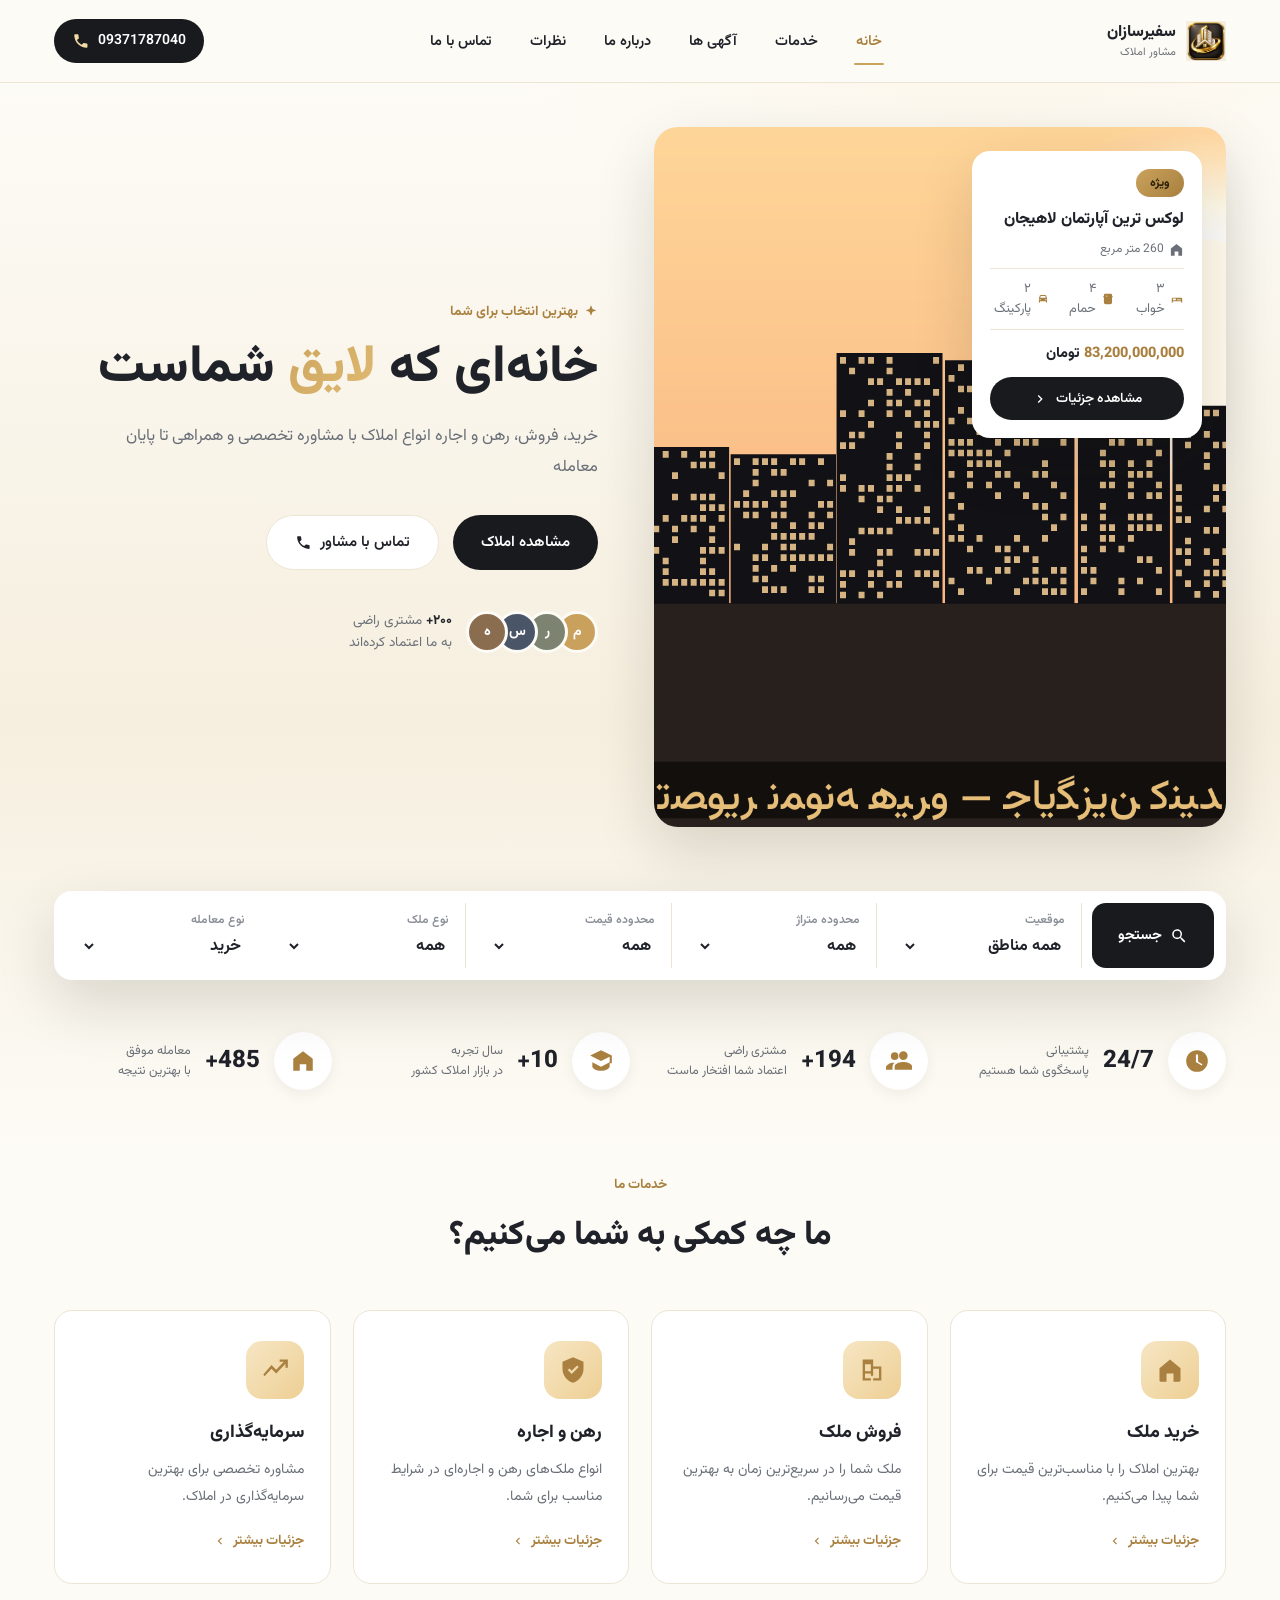
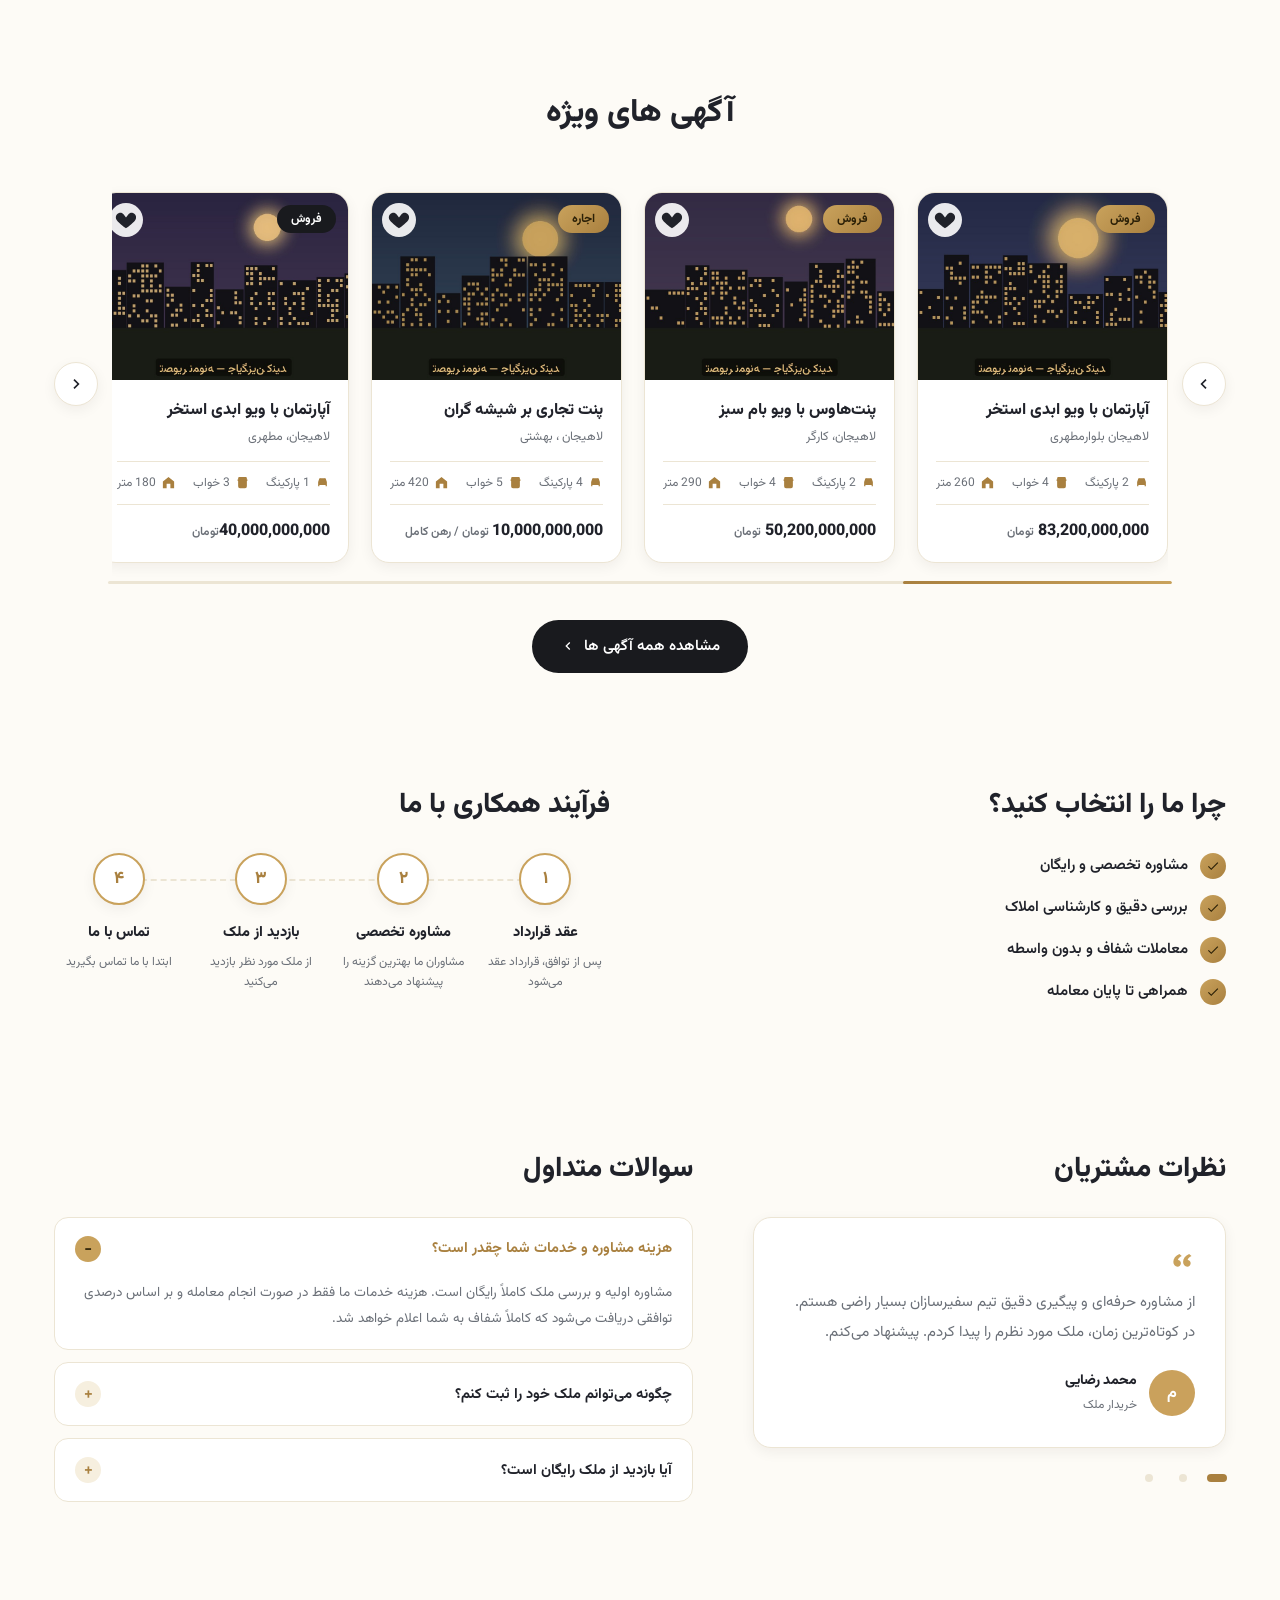
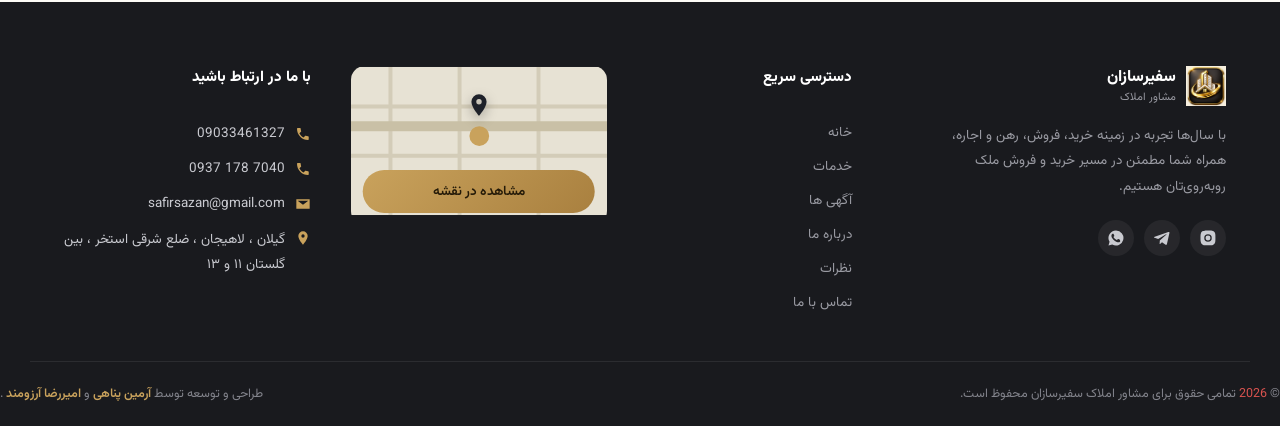
==== index.html @ d72c1296 "feat: prepare initial release (v1.0.0)" ====
<!DOCTYPE html>
<html lang="fa" dir="rtl">
<head>
<meta charset="UTF-8">
<meta name="viewport" content="width=device-width, initial-scale=1.0">
<title>املاک سفیرسازان | مشاور املاک تخصصی خرید، فروش، رهن و اجاره</title>
<meta name="description" content="سفیرسازان؛ مشاور املاک با بیش از ۱۰ سال تجربه. خرید، فروش، رهن و اجاره انواع ملک با مشاوره تخصصی و رایگان و همراهی تا پایان معامله.">
<meta name="keywords" content="مشاور املاک, خرید ملک, فروش ملک, رهن و اجاره, ویلا, آپارتمان, پنت‌هاوس, لاهیجان">
<meta name="author" content="ARMIN PANAHI | AMIRREZA AREZOMAND">
<meta name="theme-color" content="#191a1e">
<link rel="canonical" href="https://www.safirsazan.ir/">

<!-- Open Graph / Social preview -->
<meta property="og:type" content="website">
<meta property="og:locale" content="fa_IR">
<meta property="og:title" content="سفیرسازان | مشاور املاک تخصصی">
<meta property="og:description" content="خرید، فروش، رهن و اجاره انواع املاک با مشاوره تخصصی و همراهی تا پایان معامله.">
<meta property="og:url" content="https://www.safirsazan.ir/">
<meta property="og:site_name" content="سفیرسازان">
<meta property="og:image" content="assets/img/apartment-sunrise.png">
<meta name="twitter:card" content="summary_large_image">
<meta name="twitter:title" content="سفیرسازان | مشاور املاک تخصصی">
<meta name="twitter:description" content="خرید، فروش، رهن و اجاره انواع املاک با مشاوره تخصصی و همراهی تا پایان معامله.">

<!-- Favicon (SVG for modern browsers, PNG/ICO fallbacks for the rest) -->
<link rel="icon" type="image/svg+xml" href="assets/img/icons/favicon/favicon-128x128.png">
<link rel="icon" type="image/png" sizes="32x32" href="assets/img/icons/favicon/favicon-32x32.png">
<link rel="icon" type="image/png" sizes="16x16" href="assets/img/icons/favicon/favicon-16x16.png">
<link rel="icon" type="image/x-icon" href="assets/img/icons/favicon/favicon.ico">
<link rel="apple-touch-icon" sizes="180x180" href="assets/img/icons/apple/apple-touch-icon.png">
<link rel="mask-icon" href="assets/img/favicon.svg" color="#c9a25c">
<link rel="manifest" href="site.webmanifest">

<!-- Self-hosted font: preload for fastest paint (no third-party font CDN) -->
<link rel="preload" href="assets/fonts/vazirmatn-variable.woff2" as="font" type="font/woff2" crossorigin>
<link rel="stylesheet" href="css/style.css">

<!-- Structured data for search engines -->
<script type="application/ld+json">
{
  "@context": "https://schema.org",
  "@type": "RealEstateAgent",
  "name": "سفیرسازان",
  "description": "مشاور املاک تخصصی خرید، فروش، رهن و اجاره",
  "telephone": "+989371787040",
  "address": {
    "@type": "PostalAddress",
    "addressLocality": "گیلان",
    "addressRegion": "لاهیجان",
    "streetAddress": "دور استخر لاهیجان - بین گلستان ۱۱ و ۱۳",
    "addressCountry": "IR"
  },
  "areaServed": "لاهیجان",
  "priceRange": "$$$"
}
</script>
</head>
<body>

<div class="scroll-progress" id="scrollProgress" aria-hidden="true"></div>

<a href="#main-content" class="skip-link">رفتن به محتوای اصلی</a>

<!-- ============ HEADER ============ -->
<header class="site-header" id="siteHeader">
  <div class="container header-inner">
    <a href="#home" class="brand" aria-label="سفیرسازان، صفحه اصلی">
      <img src="assets/img/icons/master/logo-icon-690x690-transparent.png" alt="" class="brand-mark">
      <span class="brand-text">
        <strong>سفیرسازان</strong>
        <small>مشاور املاک</small>
      </span>
    </a>

    <nav class="main-nav" id="mainNav" aria-label="منوی اصلی">
      <a href="#home" class="active" aria-current="page">خانه</a>
      <a href="#services">خدمات</a>
      <a href="./listings.html">آگهی ها</a>
      <a href="#about">درباره ما</a>
      <a href="#faq">نظرات</a>
      <a href="#contact">تماس با ما</a>
    </nav>

    <div class="header-actions">
      <a href="tel:+989371787040" class="phone-pill">
        <span>09371787040</span>
        <span class="phone-icon" aria-hidden="true">
          <svg viewBox="0 0 24 24" width="18" height="18"><path fill="currentColor" d="M6.6 10.8c1.4 2.7 3.6 4.9 6.3 6.3l2.1-2.1c.3-.3.7-.4 1-.2 1.1.4 2.3.6 3.6.6.6 0 1 .4 1 1V20c0 .6-.4 1-1 1C10.6 21 3 13.4 3 4c0-.6.4-1 1-1h3.6c.6 0 1 .4 1 1 0 1.3.2 2.5.6 3.6.1.4 0 .8-.2 1L6.6 10.8z"/></svg>
        </span>
      </a>
      <button class="hamburger" id="hamburger" aria-label="باز کردن منو" aria-expanded="false" aria-controls="mainNav">
        <span></span><span></span><span></span>
      </button>
    </div>
  </div>
</header>

<main id="main-content">

<!-- ============ HERO ============ -->
<section class="hero" id="home">
  <div class="container hero-grid">

    <div class="hero-media">
      <img src="assets/img/apartment-sunrise.png" alt="نمای لوکس‌ترین آپارتمان لاهیجان در هنگام طلوع آفتاب" class="hero-img" width="900" height="700">
      <div class="hero-float-card">
        <span class="badge badge-gold">ویژه</span>
        <h3>لوکس ترین آپارتمان لاهیجان</h3>
        <div class="float-meta">
          <span class="meta-item">
            <svg viewBox="0 0 24 24" width="15" height="15" aria-hidden="true"><path fill="currentColor" d="M3 10.5 12 3l9 7.5V21a1 1 0 0 1-1 1h-5v-7H9v7H4a1 1 0 0 1-1-1V10.5z"/></svg>
            260 متر مربع
          </span>
        </div>
        <div class="float-specs">
          <span><svg viewBox="0 0 24 24" width="16" height="16" aria-hidden="true"><path fill="currentColor" d="M3 18v-6a2 2 0 0 1 2-2h14a2 2 0 0 1 2 2v6h-2v-2H5v2H3zm2-6v2h5v-3H6a1 1 0 0 0-1 1zm7-1v3h7a1 1 0 0 0-1-1H12v-2h1z"/></svg>۳ خواب</span>
          <span><svg viewBox="0 0 24 24" width="16" height="16" aria-hidden="true"><path fill="currentColor" d="M7 3a2 2 0 0 0-2 2v2H4v2h1v9a3 3 0 0 0 3 3h8a3 3 0 0 0 3-3v-9h1V7h-1V5a2 2 0 0 0-2-2H7zm2 4a1 1 0 1 1 2 0 1 1 0 0 1-2 0z"/></svg>۴ حمام</span>
          <span><svg viewBox="0 0 24 24" width="16" height="16" aria-hidden="true"><path fill="currentColor" d="M5 11 6.6 6.2A2 2 0 0 1 8.5 5h7a2 2 0 0 1 1.9 1.2L19 11v7h-2v-2H7v2H5v-7zm2.2-1h9.6l-1-3H8.2l-1 3zM7 14a1 1 0 1 0 0-2 1 1 0 0 0 0 2zm10 0a1 1 0 1 0 0-2 1 1 0 0 0 0 2z"/></svg>۲ پارکینگ</span>
        </div>
        <div class="float-price">
          <span>83,200,000,000</span> تومان
        </div>
        <a href="#properties" class="btn btn-dark btn-block btn-sm">
          مشاهده جزئیات
          <svg viewBox="0 0 24 24" width="16" height="16" aria-hidden="true"><path fill="currentColor" d="M10 6 8.6 7.4 13.2 12l-4.6 4.6L10 18l6-6z"/></svg>
        </a>
      </div>
    </div>

    <div class="hero-copy">
      <span class="eyebrow">
        <svg viewBox="0 0 24 24" width="14" height="14" aria-hidden="true"><path fill="currentColor" d="m12 2 2.6 6.6L21 11l-6.4 2.4L12 20l-2.6-6.6L3 11l6.4-2.4z"/></svg>
        بهترین انتخاب برای شما
      </span>
      <h1>خانه‌ای که <span class="text-gold">لایق</span> شماست</h1>
      <p class="hero-desc">خرید، فروش، رهن و اجاره انواع املاک با مشاوره تخصصی و همراهی تا پایان معامله</p>

      <div class="hero-btns">
        <a href="#properties" class="btn btn-dark">مشاهده املاک</a>
        <a href="tel:+989371787040" class="btn btn-outline">
          تماس با مشاور
          <svg viewBox="0 0 24 24" width="17" height="17" aria-hidden="true"><path fill="currentColor" d="M6.6 10.8c1.4 2.7 3.6 4.9 6.3 6.3l2.1-2.1c.3-.3.7-.4 1-.2 1.1.4 2.3.6 3.6.6.6 0 1 .4 1 1V20c0 .6-.4 1-1 1C10.6 21 3 13.4 3 4c0-.6.4-1 1-1h3.6c.6 0 1 .4 1 1 0 1.3.2 2.5.6 3.6.1.4 0 .8-.2 1L6.6 10.8z"/></svg>
        </a>
      </div>

      <div class="hero-social-proof">
        <div class="avatar-stack" aria-hidden="true">
          <span style="--c:#caa15c">م</span>
          <span style="--c:#7c8471">ر</span>
          <span style="--c:#4a5568">س</span>
          <span style="--c:#8a6c4f">ه</span>
        </div>
        <p><strong>۲۰۰+</strong> مشتری راضی<br>به ما اعتماد کرده‌اند</p>
      </div>
    </div>
  </div>

  <!-- Search bar -->
  <div class="container">
    <form class="search-bar" id="searchForm" role="search" aria-label="جستجوی ملک">
      <button type="submit" class="search-submit">
        <svg viewBox="0 0 24 24" width="18" height="18" aria-hidden="true"><path fill="currentColor" d="M15.5 14h-.8l-.3-.3a6.5 6.5 0 1 0-.7.7l.3.3v.8l5 5L20.5 19l-5-5zm-6 0A4.5 4.5 0 1 1 14 9.5 4.5 4.5 0 0 1 9.5 14z"/></svg>
        جستجو
      </button>

      <label class="search-field">
        <span>موقعیت</span>
        <select name="location">
          <option value="">همه مناطق</option>
          <option value="مطهری">لاهیجان، مطهری</option>
          <option value="بهشتی">لاهیجان، بهشتی</option>
          <option value="کارگر">لاهیجان، کارگر</option>
          <option value="گلستان">لاهیجان، گلستان</option>
        </select>
      </label>

      <label class="search-field">
        <span>محدوده متراژ</span>
        <select name="area">
          <option value="">همه</option>
          <option value="0-100">تا ۱۰۰ متر</option>
          <option value="100-200">۱۰۰ تا ۲۰۰ متر</option>
          <option value="200-">۲۰۰ متر به بالا</option>
        </select>
      </label>

      <label class="search-field">
        <span>محدوده قیمت</span>
        <select name="price">
          <option value="">همه</option>
          <option value="0-5000000000">تا ۵ میلیارد</option>
          <option value="5000000000-20000000000">۵ تا ۲۰ میلیارد</option>
          <option value="20000000000-">۲۰ میلیارد به بالا</option>
        </select>
      </label>

      <label class="search-field">
        <span>نوع ملک</span>
        <select name="type">
          <option value="">همه</option>
          <option value="villa">ویلا</option>
          <option value="apartment">آپارتمان</option>
          <option value="penthouse">پنت‌هاوس</option>
        </select>
      </label>

      <label class="search-field">
        <span>نوع معامله</span>
        <select name="deal">
          <option value="sale">خرید</option>
          <option value="rent">اجاره</option>
          <option value="mortgage">رهن</option>
        </select>
      </label>
    </form>
  </div>

  <!-- Stats -->
  <div class="container">
    <ul class="stats-row">
      <li>
        <span class="stat-icon" aria-hidden="true"><svg viewBox="0 0 24 24" width="26" height="26"><path fill="currentColor" d="M12 2a10 10 0 1 0 10 10A10 10 0 0 0 12 2zm1 10.6 4 2.3-.7 1.3L11 13V6h2z"/></svg></span>
        <span class="stat-num">24/7</span>
        <span class="stat-label">پشتیبانی<br>پاسخگوی شما هستیم</span>
      </li>
      <li>
        <span class="stat-icon" aria-hidden="true"><svg viewBox="0 0 24 24" width="26" height="26"><path fill="currentColor" d="M16 11a4 4 0 1 0-4-4 4 4 0 0 0 4 4zm-8 0a3.5 3.5 0 1 0-3.5-3.5A3.5 3.5 0 0 0 8 11zm8 2c-2.7 0-8 1.3-8 4v3h16v-3c0-2.7-5.3-4-8-4zm-8 .3A9.4 9.4 0 0 0 0 17v3h6v-2.6c0-1.6.8-2.9 2-3.9-.3 0-.7-.1-1-.2z"/></svg></span>
        <span class="stat-num" data-count="200" data-suffix="+">200+</span>
        <span class="stat-label">مشتری راضی<br>اعتماد شما افتخار ماست</span>
      </li>
      <li>
        <span class="stat-icon" aria-hidden="true"><svg viewBox="0 0 24 24" width="26" height="26"><path fill="currentColor" d="M12 2 2 7l10 5 8-4v6h2V7zM4 13.2V17c0 2 3.6 4 8 4s8-2 8-4v-3.8l-8 4z"/></svg></span>
        <span class="stat-num" data-count="10" data-suffix="+">10+</span>
        <span class="stat-label">سال تجربه<br>در بازار املاک کشور</span>
      </li>
      <li>
        <span class="stat-icon" aria-hidden="true"><svg viewBox="0 0 24 24" width="26" height="26"><path fill="currentColor" d="M3 21V10l9-7 9 7v11h-6v-6H9v6z"/></svg></span>
        <span class="stat-num" data-count="500" data-suffix="+">500+</span>
        <span class="stat-label">معامله موفق<br>با بهترین نتیجه</span>
      </li>
    </ul>
  </div>
</section>

<!-- ============ SERVICES ============ -->
<section class="services" id="services" aria-labelledby="services-title">
  <div class="container">
    <div class="section-head">
      <span class="eyebrow eyebrow-center">خدمات ما</span>
      <h2 id="services-title">ما چه کمکی به شما می‌کنیم؟</h2>
    </div>

    <div class="services-grid">
      <article class="service-card">
        <span class="service-icon" aria-hidden="true">
          <svg viewBox="0 0 24 24" width="28" height="28"><path fill="currentColor" d="M3 10.5 12 3l9 7.5V21a1 1 0 0 1-1 1h-5v-7H9v7H4a1 1 0 0 1-1-1V10.5z"/></svg>
        </span>
        <h3>خرید ملک</h3>
        <p>بهترین املاک را با مناسب‌ترین قیمت برای شما پیدا می‌کنیم.</p>
        <a href="#properties" class="card-link">جزئیات بیشتر
          <svg viewBox="0 0 24 24" width="14" height="14" aria-hidden="true"><path fill="currentColor" d="M10 6 8.6 7.4 13.2 12l-4.6 4.6L10 18l6-6z"/></svg>
        </a>
      </article>

      <article class="service-card">
        <span class="service-icon" aria-hidden="true">
          <svg viewBox="0 0 24 24" width="28" height="28"><path fill="currentColor" d="M4 21V3h9v6h7v12h-7v-4h-2v4zm2-2h5v-4H6zm0-6h5V7H6zm7 6h5v-8h-5z"/></svg>
        </span>
        <h3>فروش ملک</h3>
        <p>ملک شما را در سریع‌ترین زمان به بهترین قیمت می‌رسانیم.</p>
        <a href="#properties" class="card-link">جزئیات بیشتر
          <svg viewBox="0 0 24 24" width="14" height="14" aria-hidden="true"><path fill="currentColor" d="M10 6 8.6 7.4 13.2 12l-4.6 4.6L10 18l6-6z"/></svg>
        </a>
      </article>

      <article class="service-card">
        <span class="service-icon" aria-hidden="true">
          <svg viewBox="0 0 24 24" width="28" height="28"><path fill="currentColor" d="M12 1 3 5v6c0 5.5 3.8 10.7 9 12 5.2-1.3 9-6.5 9-12V5zm-1.1 14.5-3.4-3.4 1.4-1.4 2 2 4.6-4.6 1.4 1.4z"/></svg>
        </span>
        <h3>رهن و اجاره</h3>
        <p>انواع ملک‌های رهن و اجاره‌ای در شرایط مناسب برای شما.</p>
        <a href="#properties" class="card-link">جزئیات بیشتر
          <svg viewBox="0 0 24 24" width="14" height="14" aria-hidden="true"><path fill="currentColor" d="M10 6 8.6 7.4 13.2 12l-4.6 4.6L10 18l6-6z"/></svg>
        </a>
      </article>

      <article class="service-card">
        <span class="service-icon" aria-hidden="true">
          <svg viewBox="0 0 24 24" width="28" height="28"><path fill="currentColor" d="M3 17.3 9 11l4 4 8-8.3V10h2V3h-7v2h3.6l-6.6 6.7-4-4L2 15.9z"/></svg>
        </span>
        <h3>سرمایه‌گذاری</h3>
        <p>مشاوره تخصصی برای بهترین سرمایه‌گذاری در املاک.</p>
        <a href="#properties" class="card-link">جزئیات بیشتر
          <svg viewBox="0 0 24 24" width="14" height="14" aria-hidden="true"><path fill="currentColor" d="M10 6 8.6 7.4 13.2 12l-4.6 4.6L10 18l6-6z"/></svg>
        </a>
      </article>
    </div>
  </div>
</section>

<!-- ============ FEATURED PROPERTIES ============ -->
<section class="properties" id="properties" aria-labelledby="properties-title">
  <div class="container">
    <div class="section-head">
      <h2 id="properties-title">آگهی های ویژه</h2>
    </div>

    <div class="carousel">
      <button class="carousel-arrow carousel-arrow-prev" id="prevBtn" aria-label="نمایش املاک قبلی">
        <svg viewBox="0 0 24 24" width="20" height="20" aria-hidden="true"><path fill="currentColor" d="M13.7 6 15.1 7.4 10.5 12l4.6 4.6L13.7 18l-6-6z"/></svg>
      </button>

      <ul class="carousel-track" id="carouselTrack">

        <li class="property-card">
          <div class="property-media">
            <img src="assets/img/advertisements/Aparteman Shams karegar 1.jpg" alt="آپارتمان با ویو ابدی استخر لاهیجان" width="400" height="300" loading="lazy" decoding="async">
            <span class="badge badge-gold prop-tag">فروش</span>
            <button class="fav-btn" aria-label="افزودن آپارتمان لاهیجان به علاقه‌مندی‌ها" aria-pressed="false">
              <svg viewBox="0 0 24 24" width="30" height="30" aria-hidden="true"><path fill="currentColor" d="M12 21s-7.5-4.9-10.2-9C.1 9.2 1 5.5 4.4 4.4c2-.6 3.9.1 5.1 1.7l2.5 3.2 2.5-3.2c1.2-1.6 3.1-2.3 5.1-1.7C22.9 5.5 23.9 9.2 22.2 12 19.5 16.1 12 21 12 21z"/></svg>
            </button>
          </div>
          <div class="property-body">
            <h3>آپارتمان با ویو ابدی استخر</h3>
            <p class="property-loc">لاهیجان بلوارمطهری</p>
            <ul class="property-specs">
              <li><svg viewBox="0 0 24 24" width="15" height="15" aria-hidden="true"><path fill="currentColor" d="M5 11 6.6 6.2A2 2 0 0 1 8.5 5h7a2 2 0 0 1 1.9 1.2L19 11v7h-2v-2H7v2H5v-7z"/></svg>2 پارکینگ</li>
              <li><svg viewBox="0 0 24 24" width="15" height="15" aria-hidden="true"><path fill="currentColor" d="M7 3a2 2 0 0 0-2 2v2H4v2h1v9a3 3 0 0 0 3 3h8a3 3 0 0 0 3-3v-9h1V7h-1V5a2 2 0 0 0-2-2z"/></svg>4 خواب</li>
              <li><svg viewBox="0 0 24 24" width="15" height="15" aria-hidden="true"><path fill="currentColor" d="M3 10.5 12 3l9 7.5V21h-6v-7H9v7H3z"/></svg>260 متر</li>
            </ul>
            <div class="property-price"> 83,200,000,000 <span>تومان</span></div>
          </div>
        </li>
        
        <li class="property-card">
          <div class="property-media">
            <img src="assets/img/advertisements/enteha karegar 8.jpg" alt="پنت‌هاوس ۴ خوابه در لاهیجان" width="400" height="300" loading="lazy" decoding="async">
            <span class="badge badge-gold prop-tag">فروش</span>
            <button class="fav-btn" aria-label="افزودن پنت‌هاوس لاهیجان به علاقه‌مندی‌ها" aria-pressed="false">
              <svg viewBox="0 0 24 24" width="30" height="30" aria-hidden="true"><path fill="currentColor" d="M12 21s-7.5-4.9-10.2-9C.1 9.2 1 5.5 4.4 4.4c2-.6 3.9.1 5.1 1.7l2.5 3.2 2.5-3.2c1.2-1.6 3.1-2.3 5.1-1.7C22.9 5.5 23.9 9.2 22.2 12 19.5 16.1 12 21 12 21z"/></svg>
            </button>
          </div>
          <div class="property-body">
            <h3>پنت‌هاوس  با ویو بام سبز </h3>
            <p class="property-loc">لاهیجان، کارگر</p>
            <ul class="property-specs">
              <li><svg viewBox="0 0 24 24" width="15" height="15" aria-hidden="true"><path fill="currentColor" d="M5 11 6.6 6.2A2 2 0 0 1 8.5 5h7a2 2 0 0 1 1.9 1.2L19 11v7h-2v-2H7v2H5v-7z"/></svg>2 پارکینگ</li>
              <li><svg viewBox="0 0 24 24" width="15" height="15" aria-hidden="true"><path fill="currentColor" d="M7 3a2 2 0 0 0-2 2v2H4v2h1v9a3 3 0 0 0 3 3h8a3 3 0 0 0 3-3v-9h1V7h-1V5a2 2 0 0 0-2-2z"/></svg>4 خواب</li>
              <li><svg viewBox="0 0 24 24" width="15" height="15" aria-hidden="true"><path fill="currentColor" d="M3 10.5 12 3l9 7.5V21h-6v-7H9v7H3z"/></svg>290 متر</li>
            </ul>
            <div class="property-price"> 50,200,000,000 <span>تومان</span></div>
          </div>
        </li>

        <li class="property-card">
          <div class="property-media">
            <img src="assets/img/advertisements/bar beheshti tezval.jpg" alt="آپارتمان تجاری بر اصلی شیشه گران لاهیجان" width="400" height="300" loading="lazy" decoding="async">
            <span class="badge badge-gold prop-tag">اجاره</span>
            <button class="fav-btn" aria-label="افزودن آپارتمان تجاری به علاقه‌مندی‌ها" aria-pressed="false">
              <svg viewBox="0 0 24 24" width="30" height="30" aria-hidden="true"><path fill="currentColor" d="M12 21s-7.5-4.9-10.2-9C.1 9.2 1 5.5 4.4 4.4c2-.6 3.9.1 5.1 1.7l2.5 3.2 2.5-3.2c1.2-1.6 3.1-2.3 5.1-1.7C22.9 5.5 23.9 9.2 22.2 12 19.5 16.1 12 21 12 21z"/></svg>
            </button>
          </div>
          <div class="property-body">
            <h3>پنت تجاری بر شیشه گران</h3>
            <p class="property-loc">لاهیجان ، بهشتی</p>
            <ul class="property-specs">
              <li><svg viewBox="0 0 24 24" width="15" height="15" aria-hidden="true"><path fill="currentColor" d="M5 11 6.6 6.2A2 2 0 0 1 8.5 5h7a2 2 0 0 1 1.9 1.2L19 11v7h-2v-2H7v2H5v-7z"/></svg>4 پارکینگ</li>
              <li><svg viewBox="0 0 24 24" width="15" height="15" aria-hidden="true"><path fill="currentColor" d="M7 3a2 2 0 0 0-2 2v2H4v2h1v9a3 3 0 0 0 3 3h8a3 3 0 0 0 3-3v-9h1V7h-1V5a2 2 0 0 0-2-2z"/></svg>5 خواب</li>
              <li><svg viewBox="0 0 24 24" width="15" height="15" aria-hidden="true"><path fill="currentColor" d="M3 10.5 12 3l9 7.5V21h-6v-7H9v7H3z"/></svg>420 متر</li>
            </ul>
            <div class="property-price">10,000,000,000<span> تومان / رهن کامل</span></div>
          </div>
        </li>

        <li class="property-card">
          <div class="property-media">
            <img src="assets/img/advertisements/bar motahari omidi.jpg" alt="آپارتمان ویو ابدی استخر لاهیجان" width="400" height="300" loading="lazy" decoding="async">
            <span class="badge badge-dark prop-tag">فروش</span>
            <button class="fav-btn" aria-label="افزودن آپارتمان لاهیجان به علاقه‌مندی‌ها" aria-pressed="false">
              <svg viewBox="0 0 24 24" width="30" height="30" aria-hidden="true"><path fill="currentColor" d="M12 21s-7.5-4.9-10.2-9C.1 9.2 1 5.5 4.4 4.4c2-.6 3.9.1 5.1 1.7l2.5 3.2 2.5-3.2c1.2-1.6 3.1-2.3 5.1-1.7C22.9 5.5 23.9 9.2 22.2 12 19.5 16.1 12 21 12 21z"/></svg>
            </button>
          </div>
          <div class="property-body">
            <h3>آپارتمان با ویو ابدی استخر</h3>
            <p class="property-loc">لاهیجان، مطهری</p>
            <ul class="property-specs">
              <li><svg viewBox="0 0 24 24" width="15" height="15" aria-hidden="true"><path fill="currentColor" d="M5 11 6.6 6.2A2 2 0 0 1 8.5 5h7a2 2 0 0 1 1.9 1.2L19 11v7h-2v-2H7v2H5v-7z"/></svg>1 پارکینگ</li>
              <li><svg viewBox="0 0 24 24" width="15" height="15" aria-hidden="true"><path fill="currentColor" d="M7 3a2 2 0 0 0-2 2v2H4v2h1v9a3 3 0 0 0 3 3h8a3 3 0 0 0 3-3v-9h1V7h-1V5a2 2 0 0 0-2-2z"/></svg>3 خواب</li>
              <li><svg viewBox="0 0 24 24" width="15" height="15" aria-hidden="true"><path fill="currentColor" d="M3 10.5 12 3l9 7.5V21h-6v-7H9v7H3z"/></svg>180 متر</li>
            </ul>
            <div class="property-price">40,000,000,000<span>تومان</span></div>
          </div>
        </li>

        <li class="property-card">
          <div class="property-media">
            <img src="assets/img/advertisements/villa nikfar beheshti 2.jpg" alt="ویلا در شهر لاهیجان " width="400" height="300" loading="lazy" decoding="async">
            <span class="badge badge-gold prop-tag">فروش</span>
            <button class="fav-btn" aria-label="افزودن ویلای لاهیجان به علاقه‌مندی‌ها" aria-pressed="false">
              <svg viewBox="0 0 24 24" width="30" height="30" aria-hidden="true"><path fill="currentColor" d="M12 21s-7.5-4.9-10.2-9C.1 9.2 1 5.5 4.4 4.4c2-.6 3.9.1 5.1 1.7l2.5 3.2 2.5-3.2c1.2-1.6 3.1-2.3 5.1-1.7C22.9 5.5 23.9 9.2 22.2 12 19.5 16.1 12 21 12 21z"/></svg>
            </button>
          </div>
          <div class="property-body">
            <h3>ویلا شهری در شیشه گران</h3>
            <p class="property-loc">لاهیجان ، بهشتی</p>
            <ul class="property-specs">
              <li><svg viewBox="0 0 24 24" width="15" height="15" aria-hidden="true"><path fill="currentColor" d="M5 11 6.6 6.2A2 2 0 0 1 8.5 5h7a2 2 0 0 1 1.9 1.2L19 11v7h-2v-2H7v2H5v-7z"/></svg>3 پارکینگ</li>
              <li><svg viewBox="0 0 24 24" width="15" height="15" aria-hidden="true"><path fill="currentColor" d="M7 3a2 2 0 0 0-2 2v2H4v2h1v9a3 3 0 0 0 3 3h8a3 3 0 0 0 3-3v-9h1V7h-1V5a2 2 0 0 0-2-2z"/></svg>3 خواب</li>
              <li><svg viewBox="0 0 24 24" width="15" height="15" aria-hidden="true"><path fill="currentColor" d="M3 10.5 12 3l9 7.5V21h-6v-7H9v7H3z"/></svg>320 متر</li>
            </ul>
            <div class="property-price">30,000,000,000 <span>تومان</span></div>
          </div>
        </li>

        <li class="property-card">
          <div class="property-media">
            <img src="assets/img/advertisements/Aparteman Ebrahim dost nima 10.jpg" alt="آپارتمان 3 خواب در نیما لاهیجان" width="400" height="300" loading="lazy" decoding="async">
            <span class="badge badge-dark prop-tag">اجاره</span>
            <button class="fav-btn" aria-label="افزودن آپارتمان لاهیجان به علاقه‌مندی‌ها" aria-pressed="false">
              <svg viewBox="0 0 24 24" width="30" height="30" aria-hidden="true"><path fill="currentColor" d="M12 21s-7.5-4.9-10.2-9C.1 9.2 1 5.5 4.4 4.4c2-.6 3.9.1 5.1 1.7l2.5 3.2 2.5-3.2c1.2-1.6 3.1-2.3 5.1-1.7C22.9 5.5 23.9 9.2 22.2 12 19.5 16.1 12 21 12 21z"/></svg>
            </button>
          </div>
          <div class="property-body">
            <h3>آپارتمان دو قدمی اسستخر</h3>
            <p class="property-loc">لاهیجان، نیما</p>
            <ul class="property-specs">
              <li><svg viewBox="0 0 24 24" width="15" height="15" aria-hidden="true"><path fill="currentColor" d="M5 11 6.6 6.2A2 2 0 0 1 8.5 5h7a2 2 0 0 1 1.9 1.2L19 11v7h-2v-2H7v2H5v-7z"/></svg>1 پارکینگ</li>
              <li><svg viewBox="0 0 24 24" width="15" height="15" aria-hidden="true"><path fill="currentColor" d="M7 3a2 2 0 0 0-2 2v2H4v2h1v9a3 3 0 0 0 3 3h8a3 3 0 0 0 3-3v-9h1V7h-1V5a2 2 0 0 0-2-2z"/></svg>3 خواب</li>
              <li><svg viewBox="0 0 24 24" width="15" height="15" aria-hidden="true"><path fill="currentColor" d="M3 10.5 12 3l9 7.5V21h-6v-7H9v7H3z"/></svg>150 متر</li>
            </ul>
            <div class="property-price">70,000,000 <span>تومان / ماهیانه</span></div>
          </div>
        </li>


      </ul>

      <button class="carousel-arrow carousel-arrow-next" id="nextBtn" aria-label="نمایش املاک بعدی">
        <svg viewBox="0 0 24 24" width="20" height="20" aria-hidden="true"><path fill="currentColor" d="M10.3 6 8.9 7.4 13.5 12l-4.6 4.6L10.3 18l6-6z"/></svg>
      </button>
    </div>

    <div class="carousel-progress" aria-hidden="true">
      <div class="carousel-progress-bar" id="carouselProgressBar"></div>
    </div>

    <div class="properties-cta">
      <a href="listings.html" class="btn btn-dark">
        مشاهده همه آگهی ها
        <svg viewBox="0 0 24 24" width="16" height="16" aria-hidden="true"><path fill="currentColor" d="M14 6l1.4 1.4L10.8 12l4.6 4.6L14 18l-6-6z"/></svg>
      </a>
    </div>
  </div>
</section>

<!-- ============ WHY US + PROCESS ============ -->
<section class="why-process" id="about" aria-labelledby="why-title">
  <div class="container why-process-grid">

    <div class="why-col">
      <h2 id="why-title">چرا ما را انتخاب کنید؟</h2>
      <ul class="check-list">
        <li>
          <span class="check-ico" aria-hidden="true"><svg viewBox="0 0 24 24" width="14" height="14"><path fill="currentColor" d="M9 16.2 4.8 12l-1.4 1.4L9 19 21 7l-1.4-1.4z"/></svg></span>
          مشاوره تخصصی و رایگان
        </li>
        <li>
          <span class="check-ico" aria-hidden="true"><svg viewBox="0 0 24 24" width="14" height="14"><path fill="currentColor" d="M9 16.2 4.8 12l-1.4 1.4L9 19 21 7l-1.4-1.4z"/></svg></span>
          بررسی دقیق و کارشناسی املاک
        </li>
        <li>
          <span class="check-ico" aria-hidden="true"><svg viewBox="0 0 24 24" width="14" height="14"><path fill="currentColor" d="M9 16.2 4.8 12l-1.4 1.4L9 19 21 7l-1.4-1.4z"/></svg></span>
          معاملات شفاف و بدون واسطه
        </li>
        <li>
          <span class="check-ico" aria-hidden="true"><svg viewBox="0 0 24 24" width="14" height="14"><path fill="currentColor" d="M9 16.2 4.8 12l-1.4 1.4L9 19 21 7l-1.4-1.4z"/></svg></span>
          همراهی تا پایان معامله
        </li>
      </ul>

      <!-- <div class="skyline" aria-hidden="true">
        <svg viewBox="0 0 260 160" width="100%" height="160">
          <rect x="0" y="60" width="30" height="100" fill="#1b1d23"/>
          <rect x="35" y="30" width="34" height="130" fill="#22242b"/>
          <rect x="74" y="70" width="26" height="90" fill="#1b1d23"/>
          <rect x="105" y="10" width="38" height="150" fill="#282a33"/>
          <rect x="148" y="50" width="28" height="110" fill="#1b1d23"/>
          <rect x="181" y="35" width="32" height="125" fill="#22242b"/>
          <rect x="218" y="75" width="28" height="85" fill="#1b1d23"/>
          <g fill="#c9a25c" opacity="0.85">
            <rect x="8" y="70" width="6" height="6"/><rect x="18" y="70" width="6" height="6"/>
            <rect x="8" y="86" width="6" height="6"/><rect x="18" y="86" width="6" height="6"/>
            <rect x="42" y="42" width="6" height="6"/><rect x="54" y="42" width="6" height="6"/>
            <rect x="42" y="58" width="6" height="6"/><rect x="54" y="58" width="6" height="6"/>
            <rect x="113" y="24" width="6" height="6"/><rect x="127" y="24" width="6" height="6"/>
            <rect x="113" y="40" width="6" height="6"/><rect x="127" y="40" width="6" height="6"/>
            <rect x="189" y="50" width="6" height="6"/><rect x="201" y="50" width="6" height="6"/>
          </g>
        </svg>
      </div> -->
    </div>

    <div class="process-col">
      <h2>فرآیند همکاری با ما</h2>
      <ol class="process-steps">
        <li class="step">
          <span class="step-num">۱</span>
          <h4>عقد قرارداد</h4>
          <p>پس از توافق، قرارداد عقد می‌شود</p>
        </li>
        <li class="step">
          <span class="step-num">۲</span>
          <h4>مشاوره تخصصی</h4>
          <p>مشاوران ما بهترین گزینه را پیشنهاد می‌دهند</p>
        </li>
        <li class="step">
          <span class="step-num">۳</span>
          <h4>بازدید از ملک</h4>
          <p>از ملک مورد نظر بازدید می‌کنید</p>
        </li>
        <li class="step">
          <span class="step-num">۴</span>
          <h4>تماس با ما</h4>
          <p>ابتدا با ما تماس بگیرید</p>
        </li>
      </ol>
    </div>

  </div>
</section>

<!-- ============ TESTIMONIALS + FAQ ============ -->
<section class="reviews-faq" id="faq" aria-labelledby="faq-title reviews-title">
  <div class="container reviews-faq-grid">

    <div class="reviews-col">
      <h2 id="reviews-title">نظرات مشتریان</h2>
      <div class="testimonial-card" id="testimonialCard" aria-live="polite">
        <span class="quote-mark" aria-hidden="true">
          <svg viewBox="0 0 24 24" width="26" height="26"><path fill="currentColor" d="M9.6 5.5C6 7 4 9.7 4 13c0 2.5 1.7 4.3 3.8 4.3 1.8 0 3.2-1.4 3.2-3.2 0-1.7-1.2-3-2.8-3.1.4-1.5 1.7-2.9 3.6-3.7zm9 0C15 7 13 9.7 13 13c0 2.5 1.7 4.3 3.8 4.3 1.8 0 3.2-1.4 3.2-3.2 0-1.7-1.2-3-2.8-3.1.4-1.5 1.7-2.9 3.6-3.7z"/></svg>
        </span>
        <p class="testimonial-text">از مشاوره حرفه‌ای و پیگیری دقیق تیم سفیرسازان بسیار راضی هستم. در کوتاه‌ترین زمان، ملک مورد نظرم را پیدا کردم. پیشنهاد می‌کنم.</p>
        <div class="testimonial-author">
          <span class="avatar-circle" style="--c:#caa15c" aria-hidden="true">م</span>
          <span>
            <strong>محمد رضایی</strong>
            <small>خریدار ملک</small>
          </span>
        </div>
      </div>
      <div class="testimonial-dots" id="testimonialDots" role="tablist" aria-label="انتخاب نظر مشتری">
        <button class="dot active" role="tab" aria-selected="true" aria-label="نظر ۱"></button>
        <button class="dot" role="tab" aria-selected="false" aria-label="نظر ۲"></button>
        <button class="dot" role="tab" aria-selected="false" aria-label="نظر ۳"></button>
      </div>
    </div>

    <div class="faq-col">
      <h2 id="faq-title">سوالات متداول</h2>
      <div class="accordion" id="accordion">
        <details class="acc-item" open>
          <summary class="acc-trigger">
            <span>هزینه مشاوره و خدمات شما چقدر است؟</span>
            <span class="acc-icon" aria-hidden="true">−</span>
          </summary>
          <div class="acc-panel">
            <p>مشاوره اولیه و بررسی ملک کاملاً رایگان است. هزینه خدمات ما فقط در صورت انجام معامله و بر اساس درصدی توافقی دریافت می‌شود که کاملاً شفاف به شما اعلام خواهد شد.</p>
          </div>
        </details>
        <details class="acc-item">
          <summary class="acc-trigger">
            <span>چگونه می‌توانم ملک خود را ثبت کنم؟</span>
            <span class="acc-icon" aria-hidden="true">+</span>
          </summary>
          <div class="acc-panel">
            <p>کافیست از طریق فرم تماس با ما یا تماس تلفنی، مشخصات ملک خود را ثبت کنید تا کارشناسان ما در سریع‌ترین زمان با شما تماس بگیرند.</p>
          </div>
        </details>
        <details class="acc-item">
          <summary class="acc-trigger">
            <span>آیا بازدید از ملک رایگان است؟</span>
            <span class="acc-icon" aria-hidden="true">+</span>
          </summary>
          <div class="acc-panel">
            <p>بله، تمامی بازدیدهای هماهنگ‌شده از املاک برای مشتریان ما کاملاً رایگان و همراه با مشاور متخصص انجام می‌شود.</p>
          </div>
        </details>
      </div>
    </div>

  </div>
</section>

</main>

<!-- ============ FOOTER ============ -->
<footer class="site-footer" id="contact">
  <div class="container footer-grid">

    <div class="footer-col footer-about">
      <a href="#home" class="brand brand-footer" aria-label="سفیرسازان، صفحه اصلی">
        <img src="assets/img/icons/master/logo-icon-690x690-transparent.png" alt="" width="40" height="40">
        <span class="brand-text">
          <strong>سفیرسازان</strong>
          <small>مشاور املاک</small>
        </span>
      </a>
      <p>با سال‌ها تجربه در زمینه خرید، فروش، رهن و اجاره، همراه شما مطمئن در مسیر خرید و فروش ملک روبه‌روی‌تان هستیم.</p>
      <div class="social-row">
        <a href="#" aria-label="اینستاگرام"><svg viewBox="0 0 24 24" width="18" height="18" aria-hidden="true"><path fill="currentColor" d="M12 2c2.7 0 3.1 0 4.1.1 1.1.1 1.8.2 2.4.5.7.3 1.2.6 1.7 1.1.5.5.9 1 1.1 1.7.3.6.4 1.3.5 2.4.1 1 .1 1.4.1 4.1s0 3.1-.1 4.1c-.1 1.1-.2 1.8-.5 2.4-.3.7-.6 1.2-1.1 1.7-.5.5-1 .9-1.7 1.1-.6.3-1.3.4-2.4.5-1 .1-1.4.1-4.1.1s-3.1 0-4.1-.1c-1.1-.1-1.8-.2-2.4-.5-.7-.3-1.2-.6-1.7-1.1-.5-.5-.9-1-1.1-1.7-.3-.6-.4-1.3-.5-2.4C2 15.1 2 14.7 2 12s0-3.1.1-4.1c.1-1.1.2-1.8.5-2.4.3-.7.6-1.2 1.1-1.7.5-.5 1-.9 1.7-1.1.6-.3 1.3-.4 2.4-.5C8.9 2 9.3 2 12 2zm0 5a5 5 0 1 0 0 10 5 5 0 0 0 0-10zm0 8.3a3.3 3.3 0 1 1 0-6.6 3.3 3.3 0 0 1 0 6.6zm5.2-8.5a1.2 1.2 0 1 1 0-2.4 1.2 1.2 0 0 1 0 2.4z"/></svg></a>
        <a href="#" aria-label="تلگرام"><svg viewBox="0 0 24 24" width="18" height="18" aria-hidden="true"><path fill="currentColor" d="M21.9 5.2 18.6 20c-.2 1.1-.9 1.4-1.8.9L12 17.5l-2.2 2.1c-.3.3-.5.5-1 .5l.3-4.9 8.9-8c.4-.3-.1-.5-.6-.2L6.9 13.3 2.1 11.8c-1-.3-1-1 .2-1.5L20.5 4c.9-.3 1.7.2 1.4 1.2z"/></svg></a>
        <a href="#" aria-label="واتساپ"><svg viewBox="0 0 24 24" width="18" height="18" aria-hidden="true"><path fill="currentColor" d="M12 2a10 10 0 0 0-8.6 15.1L2 22l5-1.3A10 10 0 1 0 12 2zm5.8 14.2c-.2.7-1.4 1.3-2 1.4-.5.1-1.2.1-1.9-.1-.4-.1-1-.3-1.7-.6-3-1.3-4.9-4.3-5.1-4.5-.1-.2-1.2-1.6-1.2-3.1s.8-2.2 1-2.5c.3-.3.6-.4.8-.4h.6c.2 0 .4 0 .6.5.2.5.7 1.8.8 1.9.1.2.1.3 0 .5-.1.2-.1.3-.3.5l-.5.5c-.2.2-.3.3-.1.6.2.3.8 1.3 1.7 2.1 1.2 1 2.1 1.4 2.4 1.6.3.1.5.1.6-.1.2-.2.7-.8.9-1.1.2-.3.4-.2.6-.1.2.1 1.6.7 1.9.9.3.1.4.2.5.3.1.2.1.9-.1 1.6z"/></svg></a>
      </div>
    </div>

    <nav class="footer-col footer-links" aria-label="دسترسی سریع">
      <h4>دسترسی سریع</h4>
      <a href="#home">خانه</a>
      <a href="#services">خدمات</a>
      <a href="./listings.html">آگهی ها</a>
      <a href="#about">درباره ما</a>
      <a href="#faq">نظرات</a>
      <a href="#contact">تماس با ما</a>
    </nav>

    <div class="footer-col footer-map">
      <div class="map-box">
        <svg viewBox="0 0 260 150" width="100%" height="150" role="img" aria-label="نقشه موقعیت دفتر املاک سفیرسازان">
          <rect width="260" height="150" fill="#e7e2d4"/>
          <path d="M0 40 H260 M0 90 H260 M40 0 V150 M110 0 V150 M190 0 V150" stroke="#d3ccb8" stroke-width="4"/>
          <path d="M0 60 H260" stroke="#c9c0a6" stroke-width="10"/>
          <circle cx="130" cy="70" r="10" fill="#c9a25c"/>
        </svg>
        <span class="map-pin" aria-hidden="true">
          <svg viewBox="0 0 24 24" width="26" height="26"><path fill="#1e2129" d="M12 2a7 7 0 0 0-7 7c0 5.2 7 13 7 13s7-7.8 7-13a7 7 0 0 0-7-7zm0 9.5A2.5 2.5 0 1 1 12 6.5a2.5 2.5 0 0 1 0 5z"/></svg>
        </span>
        <a href="https://maps.app.goo.gl/sKipbKUtyLzBfkDG6" target="_blank" rel="noopener" class="btn btn-gold btn-sm map-btn">مشاهده در نقشه</a>
      </div>
    </div>

    <div class="footer-col footer-contact">
      <h4>با ما در ارتباط باشید</h4>
      <a href="tel:+989033461327" class="contact-line">
        <svg viewBox="0 0 24 24" width="16" height="16" aria-hidden="true"><path fill="currentColor" d="M6.6 10.8c1.4 2.7 3.6 4.9 6.3 6.3l2.1-2.1c.3-.3.7-.4 1-.2 1.1.4 2.3.6 3.6.6.6 0 1 .4 1 1V20c0 .6-.4 1-1 1C10.6 21 3 13.4 3 4c0-.6.4-1 1-1h3.6c.6 0 1 .4 1 1 0 1.3.2 2.5.6 3.6.1.4 0 .8-.2 1L6.6 10.8z"/></svg>
        09033461327
      </a>
      <a href="tel:+989371787040" class="contact-line">
        <svg viewBox="0 0 24 24" width="16" height="16" aria-hidden="true"><path fill="currentColor" d="M6.6 10.8c1.4 2.7 3.6 4.9 6.3 6.3l2.1-2.1c.3-.3.7-.4 1-.2 1.1.4 2.3.6 3.6.6.6 0 1 .4 1 1V20c0 .6-.4 1-1 1C10.6 21 3 13.4 3 4c0-.6.4-1 1-1h3.6c.6 0 1 .4 1 1 0 1.3.2 2.5.6 3.6.1.4 0 .8-.2 1L6.6 10.8z"/></svg>
        7040 178 0937
      </a>
      <a href="mailto:safirsazan@gmail.com" class="contact-line">
        <svg viewBox="0 0 24 24" width="16" height="16" aria-hidden="true"><path fill="currentColor" d="M2 5h20v14H2zm2 2 8 6 8-6"/></svg>
        safirsazan@gmail.com
      </a>
      <p class="contact-line contact-address">
        <svg viewBox="0 0 24 24" width="16" height="16" aria-hidden="true"><path fill="currentColor" d="M12 2a7 7 0 0 0-7 7c0 5.2 7 13 7 13s7-7.8 7-13a7 7 0 0 0-7-7zm0 9.5A2.5 2.5 0 1 1 12 6.5a2.5 2.5 0 0 1 0 5z"/></svg>
       گیلان ، لاهیجان ، ضلع شرقی استخر ، بین گلستان ۱۱ و ۱۳
      </p>
    </div>

  </div>

  <div class="footer-bottom">
    <p>© <span id="year">2026</span> تمامی حقوق برای مشاور املاک سفیرسازان محفوظ است.</p>
    <p>طراحی و توسعه توسط
      <a href="https://arminpanahi.ir" class="developers">آرمین پناهی</a>
      و
      <a href="https://github.com/Mr-AREZ/Mr-AREZ" class="developers">امیررضا آرزومند</a>
      .
    </p>
  </div>
</footer>

<button class="scroll-top" id="scrollTop" aria-label="بازگشت به بالا">
  <svg viewBox="0 0 24 24" width="18" height="18" aria-hidden="true"><path fill="currentColor" d="M12 5 4.6 12.4 6 13.8l5-5 5 5 1.4-1.4z"/></svg>
</button>

<script src="js/script.js" defer></script>
</body>
</html>
---- css/style.css ----
/* =========================================================
   سفیرسازان — استایل اصلی
   نسخه: ۲.۰ — آماده استقرار روی هاست
   ========================================================= */

@font-face{
  font-family:'Vazirmatn';
  src:url('../assets/fonts/vazirmatn-variable.woff2') format('woff2-variations'),
      url('../assets/fonts/vazirmatn-variable.woff2') format('woff2');
  font-weight:100 900;
  font-style:normal;
  font-display:swap;
}

:root{
  --cream-1:#fdfbf6;
  --cream-2:#f6efdf;
  --gold:#c9a25c;
  --gold-dark:#a9803f;
  --gold-light:#f3d9a4;
  --dark:#191a1e;
  --dark-2:#24252b;
  --text:#20222a;
  --text-muted:#6b7078;
  --text-soft:#8a8e96;
  --white:#ffffff;
  --border:#ece5d4;

  --radius-xl:24px;
  --radius-lg:18px;
  --radius-md:14px;
  --radius-sm:10px;
  --radius-pill:999px;

  --shadow-sm:0 4px 14px rgba(30,25,10,.06);
  --shadow-md:0 14px 34px rgba(30,25,10,.10);
  --shadow-lg:0 24px 60px rgba(20,18,10,.14);

  --container:1220px;
  --font:'Vazirmatn', 'Tahoma', sans-serif;
}

*,*::before,*::after{ box-sizing:border-box; }
html{ scroll-behavior:smooth; }
body{
  margin:0;
  font-family:var(--font);
  color:var(--text);
  background:var(--cream-1);
  -webkit-font-smoothing:antialiased;
  overflow-x:hidden;
}
img{ max-width:100%; display:block; }
a{ color:inherit; text-decoration:none; }
ul,ol{ list-style:none; margin:0; padding:0; }
button{ font-family:inherit; cursor:pointer; border:none; background:none; color:inherit; }
select{ font-family:inherit; }
h1,h2,h3,h4,p{ margin:0; overflow-wrap:break-word; }
:focus-visible{ outline:2px solid var(--gold-dark); outline-offset:3px; }

/* ---------- scroll progress bar ---------- */
.scroll-progress{
  position:fixed;
  top:0; right:0; left:0;
  height:3px;
  background:linear-gradient(90deg,var(--gold-dark),var(--gold),var(--gold-light));
  transform:scaleX(0);
  transform-origin:right center;
  z-index:200;
  will-change:transform;
}

.container{
  width:100%;
  max-width:var(--container);
  margin:0 auto;
  padding:0 24px;
}

/* ---------- buttons ---------- */
.btn{
  position:relative;
  display:inline-flex;
  align-items:center;
  justify-content:center;
  gap:8px;
  padding:15px 28px;
  border-radius:var(--radius-pill);
  font-size:15px;
  font-weight:600;
  white-space:nowrap;
  overflow:hidden;
  transition:transform .25s cubic-bezier(.2,.8,.2,1), box-shadow .25s ease, background .2s ease, color .2s ease;
}
.btn::before{
  content:"";
  position:absolute;
  inset:0;
  background:linear-gradient(115deg, transparent 20%, rgba(255,255,255,.35) 40%, transparent 60%);
  transform:translateX(-120%);
  transition:transform .6s ease;
  pointer-events:none;
}
.btn:hover::before{ transform:translateX(120%); }
.btn:hover{ transform:translateY(-2px); }
.btn:active{ transform:translateY(0) scale(.98); }
.btn-dark{ background:var(--dark); color:#fff; }
.btn-dark:hover{ background:#000; box-shadow:var(--shadow-md); }
.btn-outline{ background:#fff; color:var(--text); border:1px solid var(--border); }
.btn-outline:hover{ border-color:var(--gold); color:var(--gold-dark); box-shadow:var(--shadow-sm); }
.btn-gold{ background:linear-gradient(135deg,var(--gold),var(--gold-dark)); color:#241a08; }
.btn-gold:hover{ box-shadow:var(--shadow-md); }
.btn-block{ width:100%; }
.btn-sm{ padding:11px 18px; font-size:13.5px; }

.text-gold{ color:var(--gold-dark); background:linear-gradient(135deg,var(--gold),#e3bd75); -webkit-background-clip:text; background-clip:text; color:transparent; }

.badge{
  display:inline-block;
  padding:5px 14px;
  border-radius:var(--radius-pill);
  font-size:12px;
  font-weight:700;
}
.badge-gold{ background:linear-gradient(135deg,var(--gold),var(--gold-dark)); color:#2b2007; animation:badgePulse 2.6s ease-in-out infinite; }
@keyframes badgePulse{
  0%,100%{ box-shadow:0 0 0 0 rgba(201,162,92,.45); }
  50%{ box-shadow:0 0 0 6px rgba(201,162,92,0); }
}
.badge-dark{ background:var(--dark); color:#fff; }

.eyebrow{
  display:inline-flex;
  align-items:center;
  gap:6px;
  color:var(--gold-dark);
  font-weight:700;
  font-size:13.5px;
  margin-bottom:14px;
}
.eyebrow-center{ display:flex; justify-content:center; width:100%; }

/* =========================================================
   HEADER
   ========================================================= */
.site-header{
  position:sticky;
  top:0;
  z-index:100;
  background:rgba(253,251,246,.9);
  backdrop-filter:blur(10px);
  border-bottom:1px solid var(--border);
  transition:box-shadow .3s ease;
}
.site-header.scrolled{
  box-shadow:0 8px 24px rgba(20,18,10,.08);
}
.header-inner{
  display:flex;
  align-items:center;
  justify-content:space-between;
  gap:20px;
  height:82px;
  transition:height .3s ease;
}
.site-header.scrolled .header-inner{ height:66px; }
.brand{
  display:flex;
  align-items:center;
  gap:10px;
  flex-shrink:0;
}
.brand-mark{ width:40px; height:40px; object-fit:contain; }
.brand-text{ display:flex; flex-direction:column; line-height:1.5; }
.brand-text strong{ font-size:16px; font-weight:800; color:var(--text); }
.brand-text small{ font-size:11px; color:var(--text-muted); }

.main-nav{
  display:flex;
  align-items:center;
  gap:34px;
  font-size:14.5px;
  font-weight:600;
  color:var(--text);
}
.main-nav a{ position:relative; padding:8px 2px; transition:color .2s ease; }
.main-nav a:hover{ color:var(--gold-dark); }
.main-nav a::after{
  content:"";
  position:absolute;
  right:0; left:0; bottom:-4px;
  height:2px;
  background:var(--gold);
  border-radius:2px;
  transform:scaleX(0);
  transition:transform .25s ease;
}
.main-nav a:hover::after{ transform:scaleX(0.6); }
.main-nav a.active{ color:var(--gold-dark); }
.main-nav a.active::after{ transform:scaleX(1); }

.header-actions{ display:flex; align-items:center; gap:14px; }
.phone-pill{
  display:flex;
  align-items:center;
  gap:8px;
  background:var(--dark);
  color:#fff;
  padding:11px 18px;
  border-radius:var(--radius-pill);
  font-size:14px;
  font-weight:600;
  white-space:nowrap;
  transition:background .2s ease;
}
.phone-pill:hover{ background:var(--gold-dark); }
.phone-icon{ display:flex; color:var(--gold-light); }

.hamburger{
  display:none;
  flex-direction:column;
  justify-content:center;
  gap:5px;
  width:34px;
  height:34px;
}
.hamburger span{
  display:block;
  height:2px;
  background:var(--text);
  border-radius:2px;
  transition:transform .25s ease, opacity .25s ease;
}
.hamburger.open span:nth-child(1){ transform:translateY(7px) rotate(45deg); }
.hamburger.open span:nth-child(2){ opacity:0; }
.hamburger.open span:nth-child(3){ transform:translateY(-7px) rotate(-45deg); }

/* =========================================================
   HERO
   ========================================================= */
.hero{
  position:relative;
  padding:44px 0 0;
  background:
    radial-gradient(900px 420px at 78% -10%, #fbeccb55, transparent 60%),
    linear-gradient(180deg, var(--cream-1), var(--cream-2) 60%, var(--cream-1));
}
.hero-grid{
  display:grid;
  grid-template-columns:1.05fr 1fr;
  gap:56px;
  align-items:center;
  padding-bottom:56px;
}
.hero-media{ position:relative; order:1; }
.hero-img{
  width:100%;
  border-radius:var(--radius-xl);
  box-shadow:var(--shadow-lg);
  aspect-ratio:4/3.15;
  object-fit:cover;
}
.hero-float-card{
  position:absolute;
  top:24px;
  right:24px;
  width:230px;
  background:#fff;
  border-radius:var(--radius-lg);
  padding:18px;
  box-shadow:var(--shadow-lg);
  animation:heroFloat 5s ease-in-out infinite;
}
@keyframes heroFloat{
  0%,100%{ transform:translateY(0); }
  50%{ transform:translateY(-10px); }
}
.hero-float-card h3{ font-size:16px; font-weight:800; margin:10px 0 8px; }
.float-meta{ display:flex; gap:12px; margin-bottom:10px; }
.meta-item{ display:flex; align-items:center; gap:5px; font-size:12px; color:var(--text-muted); }
.float-specs{
  display:flex;
  gap:14px;
  padding:10px 0;
  border-top:1px solid var(--border);
  border-bottom:1px solid var(--border);
  margin-bottom:12px;
}
.float-specs span{ display:flex; align-items:center; gap:5px; font-size:13px; color:var(--text-muted); }
.float-specs svg{ color:var(--gold-dark); }
.float-price{ font-size:14.5px; font-weight:800; margin-bottom:12px; }
.float-price span{ color:var(--gold-dark); }

.hero-copy{ order:2; }
.hero-copy h1{
  font-size:clamp(30px, 6vw, 52px);
  line-height:1.25;
  font-weight:800;
  color:var(--text);
  margin-bottom:20px;
}
.hero-desc{
  font-size:16.5px;
  line-height:1.9;
  color:var(--text-muted);
  max-width:480px;
  margin-bottom:32px;
}
.hero-btns{ display:flex; gap:14px; margin-bottom:40px; flex-wrap:wrap; }

.hero-social-proof{ display:flex; align-items:center; gap:14px; }
.avatar-stack{ display:flex; }
.avatar-stack span{
  width:42px; height:42px;
  border-radius:50%;
  border:3px solid var(--cream-1);
  background:var(--c,#ccc);
  color:#fff;
  display:flex; align-items:center; justify-content:center;
  font-size:14px; font-weight:700;
  margin-inline-start:-12px;
}
.avatar-stack span:first-child{ margin-inline-start:0; }
.hero-social-proof p{ font-size:13.5px; color:var(--text-muted); line-height:1.6; }
.hero-social-proof strong{ color:var(--text); }

/* search bar */
.search-bar{
  display:grid;
  grid-template-columns:auto repeat(5,1fr);
  gap:10px;
  align-items:stretch;
  background:#fff;
  border-radius:var(--radius-lg);
  padding:12px;
  box-shadow:var(--shadow-lg);
  margin-top:8px;
  position:relative;
  z-index:5;
}
.search-field{
  display:flex;
  flex-direction:column;
  gap:4px;
  padding:8px 16px;
  border-right:1px solid var(--border);
}
.search-field:last-of-type{ border-right:none; }
.search-field span{ font-size:12px; color:var(--text-soft); font-weight:600; }
.search-field select{
  border:none;
  background:transparent;
  font-size:16px;
  font-weight:700;
  color:var(--text);
  padding:0;
}
.search-submit{
  display:flex;
  align-items:center;
  justify-content:center;
  gap:8px;
  background:var(--dark);
  color:#fff;
  border-radius:var(--radius-md);
  padding:0 26px;
  font-size:14.5px;
  font-weight:700;
  transition:background .2s ease;
}
.search-submit:hover{ background:var(--gold-dark); }

/* stats */
.stats-row{
  display:grid;
  grid-template-columns:repeat(4,1fr);
  gap:20px;
  margin-top:52px;
  padding-bottom:64px;
}
.stats-row li{
  display:flex;
  align-items:center;
  gap:14px;
  min-width:0;
}
.stat-icon{
  flex-shrink:0;
  width:58px; height:58px;
  border-radius:50%;
  background:#fff;
  display:flex; align-items:center; justify-content:center;
  color:var(--gold-dark);
  box-shadow:var(--shadow-sm);
}
.stat-num{ display:block; font-size:24px; font-weight:800; color:var(--text); }
.stat-label{ font-size:12.5px; color:var(--text-muted); line-height:1.6; overflow-wrap:break-word; min-width:0; }

/* =========================================================
   SERVICES
   ========================================================= */
.services{ padding:20px 0 84px; }
.section-head{ text-align:center; margin-bottom:48px; display:flex; flex-direction:column; align-items:center; }
.section-head h2{ font-size:clamp(24px, 3.6vw, 34px); font-weight:800; max-width:640px; }

.services-grid{
  display:grid;
  grid-template-columns:repeat(4,1fr);
  gap:22px;
}
.service-card{
  background:#fff;
  border:1px solid var(--border);
  border-radius:var(--radius-lg);
  padding:30px 26px;
  transition:transform .3s cubic-bezier(.2,.8,.2,1), box-shadow .3s ease, border-color .3s ease;
}
.service-card:hover{
  transform:translateY(-8px);
  box-shadow:0 20px 40px rgba(201,162,92,.18), var(--shadow-md);
  border-color:transparent;
}
.service-icon{
  width:58px; height:58px;
  border-radius:16px;
  background:linear-gradient(135deg,#f6e6c4,#eecf94);
  display:flex; align-items:center; justify-content:center;
  color:var(--gold-dark);
  margin-bottom:20px;
  transition:transform .35s cubic-bezier(.34,1.56,.64,1);
}
.service-card:hover .service-icon{ transform:scale(1.1) rotate(-6deg); }
.service-card h3{ font-size:18px; font-weight:800; margin-bottom:10px; }
.service-card p{ font-size:14px; color:var(--text-muted); line-height:1.9; margin-bottom:18px; }
.card-link{
  display:inline-flex;
  align-items:center;
  gap:6px;
  font-size:13.5px;
  font-weight:700;
  color:var(--gold-dark);
  transition:gap .2s ease;
}
.card-link:hover{ gap:10px; }
.card-link svg{ transform:scaleX(-1); }

/* =========================================================
   PROPERTIES
   ========================================================= */
.properties{ padding:20px 0 90px; }
.properties .section-head{ text-align:center; }
.properties .section-head h2{ font-size:clamp(22px, 3.4vw, 32px); font-weight:800; margin:0 auto; }

.carousel{
  position:relative;
  display:flex;
  align-items:center;
  gap:14px;
}
.carousel-track{
  display:grid;
  grid-auto-flow:column;
  grid-auto-columns:calc(25% - 12px);
  gap:22px;
  overflow-x:auto;
  scroll-snap-type:x mandatory;
  scroll-behavior:smooth;
  padding:6px 2px 18px;
  flex:1;
  scrollbar-width:none;
}
.carousel-track::-webkit-scrollbar{ display:none; }

.property-card{
  scroll-snap-align:start;
  background:#fff;
  border-radius:var(--radius-lg);
  overflow:hidden;
  border:1px solid var(--border);
  box-shadow:var(--shadow-sm);
  transition:transform .3s cubic-bezier(.2,.8,.2,1), box-shadow .3s ease;
}
.property-card:hover{ transform:translateY(-8px); box-shadow:0 22px 44px rgba(201,162,92,.2), var(--shadow-md); }
.property-media{ position:relative; aspect-ratio:4/3; overflow:hidden; }
.property-media img{ width:100%; height:100%; object-fit:cover; transition:transform .4s ease; }
.property-card:hover .property-media img{ transform:scale(1.06); }
.prop-tag{ position:absolute; top:12px; right:12px; }
.fav-btn{
  position:absolute; top:10px; left:10px;
  width:34px; height:34px;
  border-radius:50%;
  background:rgba(255,255,255,.9);
  color:var(--text);
  display:flex; align-items:center; justify-content:center;
  transition:color .2s ease, transform .2s ease;
}
.fav-btn:hover{ color:#d9534f; transform:scale(1.08); }
.fav-btn.is-active{ color:#d9534f; }
.fav-btn.is-active svg path{ fill:#d9534f; }

.property-body{ padding:18px; }
.property-body h3{ font-size:16px; font-weight:800; margin-bottom:4px; }
.property-loc{ font-size:12.5px; color:var(--text-muted); margin-bottom:14px; }
.property-specs{
  display:flex;
  justify-content:space-between;
  padding:12px 0;
  border-top:1px solid var(--border);
  border-bottom:1px solid var(--border);
  margin-bottom:14px;
}
.property-specs li{ display:flex; align-items:center; gap:5px; font-size:12px; color:var(--text-muted); min-width:0; }
.property-specs svg{ color:var(--gold-dark); }
.property-price{ font-size:16px; font-weight:800; color:var(--text); }
.property-price span{ font-size:12px; font-weight:600; color:var(--text-muted); }

.carousel-arrow{
  flex-shrink:0;
  width:44px; height:44px;
  border-radius:50%;
  background:#fff;
  border:1px solid var(--border);
  display:flex; align-items:center; justify-content:center;
  box-shadow:var(--shadow-sm);
  transition:background .2s ease, color .2s ease, transform .2s ease;
}
.carousel-arrow:hover{ background:var(--dark); color:#fff; transform:scale(1.05); }

.properties-cta{ display:flex; justify-content:center; margin-top:36px; }

.carousel-progress{
  height:3px;
  background:var(--border);
  border-radius:var(--radius-pill);
  margin:0 54px 0;
  overflow:hidden;
}
.carousel-progress-bar{
  height:100%;
  width:25%;
  background:linear-gradient(90deg,var(--gold-dark),var(--gold));
  border-radius:var(--radius-pill);
  transition:transform .25s ease, width .25s ease;
  transform-origin:right center;
}

/* =========================================================
   WHY US + PROCESS
   ========================================================= */
.why-process{ padding:20px 0 90px; }
.why-process-grid{
  display:grid;
  grid-template-columns:1fr 1fr;
  gap:60px;
}
.why-col h2, .process-col h2{ font-size:clamp(21px, 2.8vw, 28px); font-weight:800; margin-bottom:26px; }

.check-list{ display:flex; flex-direction:column; gap:16px; margin-bottom:32px; }
.check-list li{ display:flex; align-items:center; gap:12px; font-size:15px; font-weight:600; }
.check-ico{
  flex-shrink:0;
  width:26px; height:26px;
  border-radius:50%;
  background:linear-gradient(135deg,var(--gold),var(--gold-dark));
  color:#2b2007;
  display:flex; align-items:center; justify-content:center;
}
.skyline{
  background:var(--dark);
  border-radius:var(--radius-lg);
  padding:20px 20px 0;
  overflow:hidden;
}

.process-steps{
  display:grid;
  grid-template-columns:repeat(4,1fr);
  gap:12px;
  position:relative;
}
.process-steps::before{
  content:"";
  position:absolute;
  top:26px;
  right:12%;
  left:12%;
  border-top:2px dashed var(--border);
  z-index:0;
}
.step{ position:relative; z-index:1; text-align:center; }
.step-num{
  display:flex;
  align-items:center;
  justify-content:center;
  width:52px; height:52px;
  margin:0 auto 16px;
  border-radius:50%;
  background:#fff;
  border:2px solid var(--gold);
  color:var(--gold-dark);
  font-weight:800;
  font-size:17px;
  box-shadow:var(--shadow-sm);
}
.step h4{ font-size:14.5px; font-weight:800; margin-bottom:8px; }
.step p{ font-size:12px; color:var(--text-muted); line-height:1.7; }

/* =========================================================
   REVIEWS + FAQ
   ========================================================= */
.reviews-faq{ padding:20px 0 100px; }
.reviews-faq-grid{
  display:grid;
  grid-template-columns:0.85fr 1.15fr;
  gap:60px;
}
.reviews-col h2, .faq-col h2{ font-size:clamp(21px, 2.8vw, 28px); font-weight:800; margin-bottom:26px; }

.testimonial-card{
  background:#fff;
  border:1px solid var(--border);
  border-radius:var(--radius-lg);
  padding:30px;
  box-shadow:var(--shadow-sm);
  transition:transform .3s ease, opacity .3s ease;
}
.testimonial-card.dir-next{ transform:translateX(-22px); opacity:0; }
.testimonial-card.dir-prev{ transform:translateX(22px); opacity:0; }
.quote-mark{ color:var(--gold); margin-bottom:14px; display:inline-flex; }
.testimonial-text{ font-size:15px; line-height:2; color:var(--text-muted); margin-bottom:22px; }
.testimonial-author{ display:flex; align-items:center; gap:12px; }
.avatar-circle{
  width:46px; height:46px;
  border-radius:50%;
  background:var(--c,#ccc);
  color:#fff;
  display:flex; align-items:center; justify-content:center;
  font-weight:700;
  flex-shrink:0;
}
.testimonial-author strong{ display:block; font-size:14px; font-weight:800; }
.testimonial-author small{ font-size:12px; color:var(--text-muted); }

.testimonial-dots{ display:flex; gap:2px; margin-top:14px; margin-inline-start:-7px; }
.dot{
  position:relative;
  width:32px; height:32px;
  display:flex;
  align-items:center;
  justify-content:center;
  background:transparent;
  flex-shrink:0;
}
.dot::after{
  content:"";
  width:8px; height:8px;
  border-radius:50%;
  background:var(--border);
  transition:background .2s ease, width .2s ease, border-radius .2s ease;
}
.dot.active::after{ background:var(--gold-dark); width:22px; border-radius:6px; }

.accordion{ display:flex; flex-direction:column; gap:12px; }
.acc-item{
  background:#fff;
  border:1px solid var(--border);
  border-radius:var(--radius-md);
  overflow:hidden;
}
.acc-trigger{
  width:100%;
  display:flex;
  align-items:center;
  justify-content:space-between;
  padding:18px 20px;
  font-size:14.5px;
  font-weight:700;
  text-align:right;
  list-style:none;
  cursor:pointer;
}
.acc-trigger::-webkit-details-marker{ display:none; }
.acc-icon{
  flex-shrink:0;
  width:26px; height:26px;
  border-radius:50%;
  background:var(--cream-2);
  color:var(--gold-dark);
  display:flex; align-items:center; justify-content:center;
  font-size:16px;
  font-weight:700;
  margin-inline-start:14px;
  transition:transform .25s ease, background .25s ease, color .25s ease;
}
.acc-panel{
  max-height:0;
  overflow:hidden;
  transition:max-height .3s ease, padding .3s ease;
  padding:0 20px;
}
.acc-panel p{ font-size:13.5px; color:var(--text-muted); line-height:1.9; padding-bottom:18px; }
.acc-item[open] .acc-panel{ max-height:220px; }
.acc-item[open] .acc-trigger{ color:var(--gold-dark); }
.acc-item[open] .acc-icon{ background:var(--gold); color:#2b2007; transform:rotate(180deg); }

/* =========================================================
   FOOTER
   ========================================================= */
.site-footer{ background:var(--dark); color:#c9cad0; padding:64px 0 0; }
.footer-grid{
  display:grid;
  grid-template-columns:1.3fr 0.8fr 1fr 1fr;
  gap:40px;
  padding-bottom:48px;
  border-bottom:1px solid rgba(255,255,255,.08);
}
.footer-col h4{ color:#fff; font-size:15px; font-weight:800; margin-bottom:20px; }
.brand-footer{ margin-bottom:16px; }
.brand-footer .brand-text strong{ color:#fff; }
.brand-footer .brand-text small{ color:#9a9ba3; }
.footer-about p{ font-size:13.5px; line-height:1.9; color:#9a9ba3; margin-bottom:20px; max-width:280px; }
.social-row{ display:flex; gap:10px; }
.social-row a{
  width:36px; height:36px;
  border-radius:50%;
  background:rgba(255,255,255,.06);
  display:flex; align-items:center; justify-content:center;
  color:#c9cad0;
  transition:background .2s ease, color .2s ease;
}
.social-row a:hover{ background:var(--gold); color:#241a08; }

.footer-links{ display:flex; flex-direction:column; gap:13px; font-size:13.5px; }
.footer-links a{ color:#9a9ba3; transition:color .2s ease; width:fit-content; }
.footer-links a:hover{ color:var(--gold); }

.map-box{ position:relative; border-radius:var(--radius-md); overflow:hidden; }
.map-pin{
  position:absolute; top:38%; left:50%;
  transform:translate(-50%,-100%);
  filter:drop-shadow(0 4px 6px rgba(0,0,0,.3));
}
.map-btn{ position:absolute; bottom:12px; left:50%; transform:translateX(-50%); width:calc(100% - 24px); }

.footer-contact{ display:flex; flex-direction:column; gap:14px; font-size:13.5px; }
.contact-line{ display:flex; align-items:center; gap:10px; color:#c9cad0; transition:color .2s ease; }
.contact-line:hover{ color:var(--gold); }
.contact-line svg{ flex-shrink:0; color:var(--gold); }
.contact-address{ align-items:flex-start; line-height:1.8; }
.contact-address svg{ margin-top:2px; }

.footer-bottom{
  display:flex;
  align-items:center;
  justify-content:space-between;
  padding:22px 0;
  font-size:12.5px;
  color:#83848c;
}
.footer-bottom span{ color:#d9534f; }
.footer-bottom .developers{
  color:var(--gold);
  font-weight:600;
  transition:color .2s ease;
}
.footer-bottom .developers:hover{ color:var(--gold-light); text-decoration:underline; }

/* =========================================================
   SCROLL TOP
   ========================================================= */
.scroll-top{
  position:fixed;
  bottom:26px;
  left:26px;
  width:46px; height:46px;
  border-radius:50%;
  background:var(--dark);
  color:#fff;
  display:flex; align-items:center; justify-content:center;
  box-shadow:var(--shadow-md);
  opacity:0;
  visibility:hidden;
  transform:translateY(12px);
  transition:opacity .25s ease, transform .25s ease, background .2s ease;
  z-index:90;
}
.scroll-top.show{ opacity:1; visibility:visible; transform:translateY(0); }
.scroll-top:hover{ background:var(--gold-dark); }

/* =========================================================
   RESPONSIVE
   ========================================================= */
@media (max-width:1180px){
  .container{ padding:0 20px; }
  .services-grid{ grid-template-columns:repeat(2,1fr); }
  .carousel-track{ grid-auto-columns:calc(50% - 11px); }
  .footer-grid{ grid-template-columns:1fr 1fr; }
}

@media (max-width:992px){
  .main-nav{ display:none; }
  .hamburger{ display:flex; width:44px; height:44px; }

  .main-nav.open{
    display:flex;
    position:absolute;
    top:82px; right:0; left:0;
    background:#fff;
    flex-direction:column;
    align-items:flex-start;
    gap:2px;
    padding:12px 24px 20px;
    border-bottom:1px solid var(--border);
    box-shadow:var(--shadow-md);
    max-height:calc(100vh - 82px);
    overflow-y:auto;
  }
  .main-nav.open a{ width:100%; padding:14px 2px; border-bottom:1px solid var(--border); font-size:15px; }
  .main-nav.open a:last-child{ border-bottom:none; }
  .site-header.scrolled .main-nav.open{ top:66px; }

  .hero-grid{ grid-template-columns:1fr; gap:32px; }
  .hero-media{ order:1; max-width:560px; margin:0 auto; }
  .hero-copy{ order:2; text-align:center; }
  .hero-desc{ margin-inline:auto; }
  .hero-btns{ justify-content:center; }
  .hero-social-proof{ justify-content:center; }
  .hero-float-card{ width:210px; padding:14px; }

  .search-bar{ grid-template-columns:repeat(3,1fr); }
  .search-submit{ grid-column:1 / -1; padding:14px; }
  .search-field{ border-right:none; border-bottom:1px solid var(--border); padding:10px 12px; }

  .stats-row{ grid-template-columns:repeat(2,1fr); row-gap:28px; column-gap:14px; }

  .why-process-grid{ grid-template-columns:1fr; gap:48px; }
  .reviews-faq-grid{ grid-template-columns:1fr; gap:48px; }

  .footer-grid{ grid-template-columns:1fr 1fr; row-gap:36px; }
}

/* ---------- Tablet portrait fine-tuning (iPad mini/Air/Pro-11 portrait, ~740-830px) ---------- */
@media (max-width:820px){
  .hero-float-card{ width:190px; }
  .float-specs{ gap:10px; }
  .process-steps{ grid-template-columns:repeat(2,1fr); row-gap:32px; column-gap:16px; }
  .process-steps::before{ display:none; }
  .footer-grid{ grid-template-columns:1fr 1fr; }
}

/* ---------- Large phones / small tablets ---------- */
@media (max-width:680px){
  .container{ padding:0 16px; }
  .header-inner{ height:70px; }
  .brand-text strong{ font-size:14px; }
  .brand-text small{ font-size:10.5px; }
  .phone-pill span:first-child{ display:none; }
  .phone-pill{ padding:11px; }

  .hero{ padding-top:24px; }
  .hero-desc{ font-size:15px; }
  .hero-btns{ flex-direction:column; width:100%; }
  .hero-btns .btn{ width:100%; }
  .hero-float-card{ position:static; width:100%; margin-top:14px; animation:none; }

  .search-bar{ grid-template-columns:1fr 1fr; gap:8px; }

  .carousel-track{ grid-auto-columns:86%; }
  .carousel-arrow{ display:none; }
  .carousel-progress{ margin:0; }

  .footer-grid{ grid-template-columns:1fr; text-align:right; row-gap:32px; }
  .footer-about p{ max-width:none; }
  .footer-bottom{ flex-direction:column; gap:8px; text-align:center; padding-bottom:26px; }
}

/* ---------- Standard phones ---------- */
@media (max-width:480px){
  .container{ padding:0 14px; }
  .eyebrow{ font-size:12.5px; }
  .hero-social-proof{ flex-direction:column; gap:8px; }
  .hero-social-proof p{ text-align:center; }

  .search-bar{ grid-template-columns:1fr; padding:10px; gap:0; }
  .search-field{ padding:12px 4px; }
  .search-submit{ order:-1; margin-bottom:4px; }

  .stat-icon{ width:46px; height:46px; flex-shrink:0; }
  .stat-num{ font-size:19px; }
  .stat-label{ font-size:11.5px; }

  .services-grid{ grid-template-columns:1fr; }
  .service-card{ padding:26px 22px; }

  .process-steps{ grid-template-columns:1fr 1fr; gap:28px 14px; }
  .step-num{ width:46px; height:46px; font-size:15px; }

  .testimonial-card{ padding:22px; }
  .acc-trigger{ padding:16px; font-size:13.5px; }
  .acc-trigger span:first-child{ line-height:1.6; }

  .footer-links,.footer-contact{ gap:12px; }
  .map-box{ max-width:360px; }
}

/* ---------- Small / narrow phones (iPhone SE, older Android, ~360px and below) ---------- */
@media (max-width:400px){
  .hero-copy h1{ letter-spacing:-0.2px; }
  .btn{ padding:14px 20px; font-size:14px; }

  .stats-row{
    grid-template-columns:1fr;
    row-gap:16px;
  }
  .stats-row li{
    justify-content:flex-start;
  }

  .float-specs{ flex-wrap:wrap; row-gap:8px; }
  .hero-float-card h3{ font-size:15px; }

  .process-steps{ grid-template-columns:1fr 1fr; gap:24px 10px; }
  .step h4{ font-size:13.5px; }
  .step p{ font-size:11.5px; }

  .property-body{ padding:16px; }
  .property-specs{ flex-wrap:wrap; gap:8px 0; }

  .testimonial-author strong{ font-size:13.5px; }
}

/* =========================================================
   SKIP LINK & MISC A11Y
   ========================================================= */
.skip-link{
  position:absolute;
  right:16px;
  top:-60px;
  background:var(--dark);
  color:#fff;
  padding:12px 20px;
  border-radius:var(--radius-sm);
  z-index:1000;
  font-weight:700;
  font-size:14px;
  transition:top .2s ease;
}
.skip-link:focus{ top:16px; }

img{ background:var(--cream-2); }
.property-media img,
.hero-img{
  animation:imgFadeIn .5s ease both;
}
@keyframes imgFadeIn{
  from{ opacity:0; }
  to{ opacity:1; }
}

/* =========================================================
   PRINT
   ========================================================= */
@media print{
  .site-header,.hero-btns,.search-bar,.carousel-arrow,.scroll-top,
  .hamburger,.fav-btn,.site-footer .social-row,.properties-cta{ display:none !important; }
  body{ background:#fff; }
  .property-card,.service-card{ break-inside:avoid; }
}

@media (prefers-reduced-motion: reduce){
  *{ animation:none !important; transition:none !important; scroll-behavior:auto !important; }
}
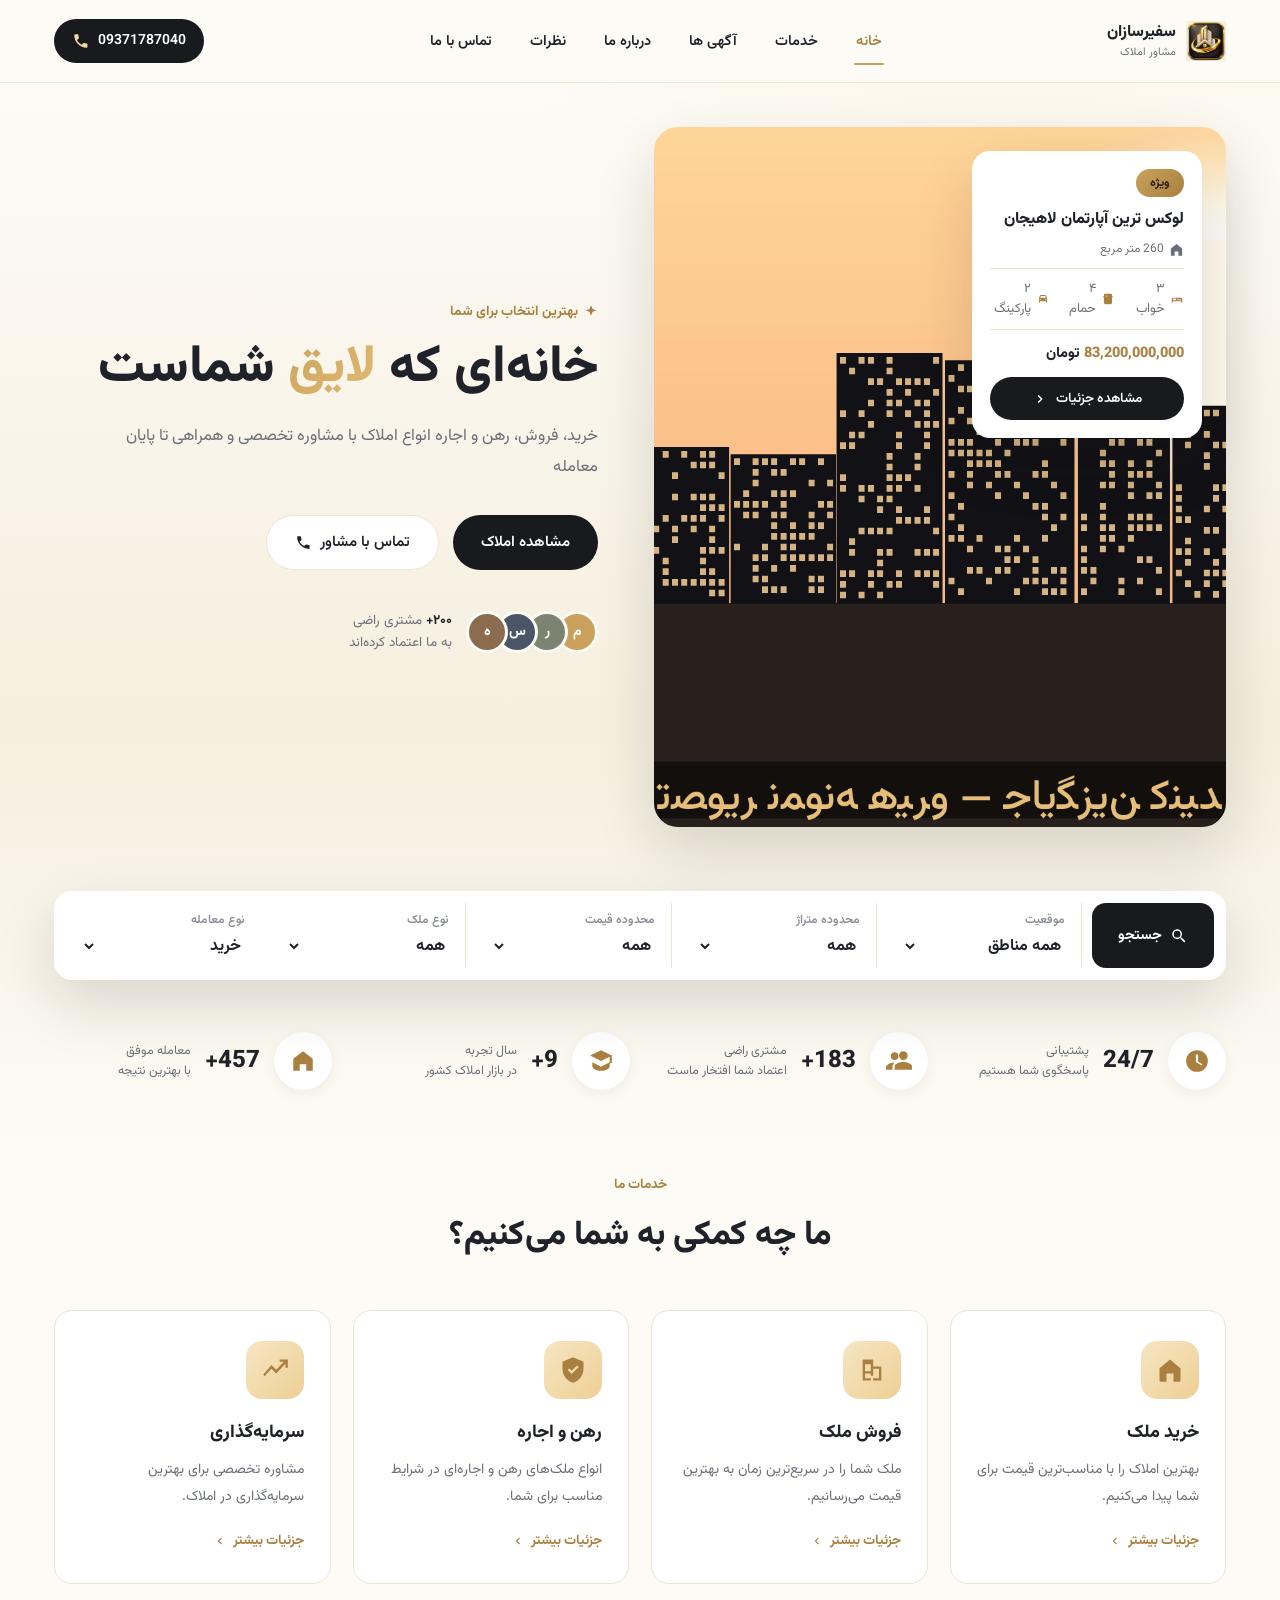
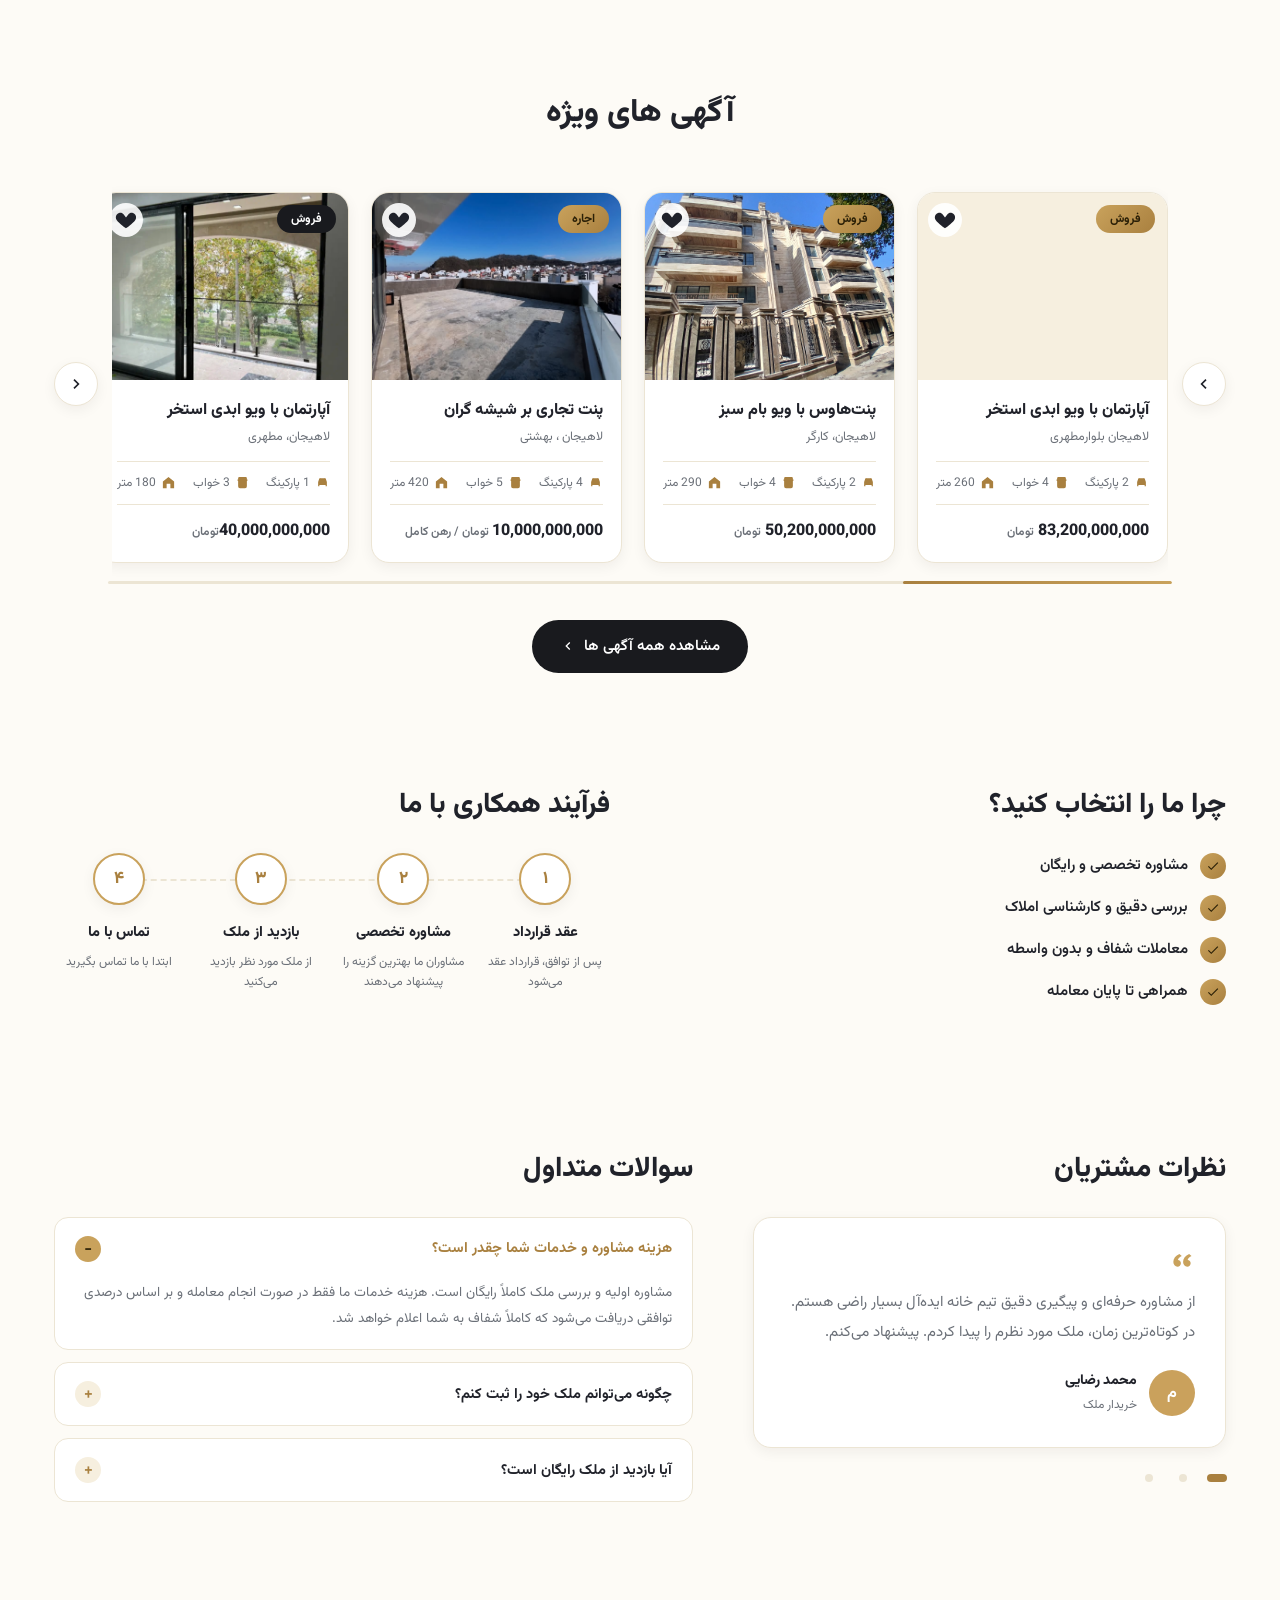
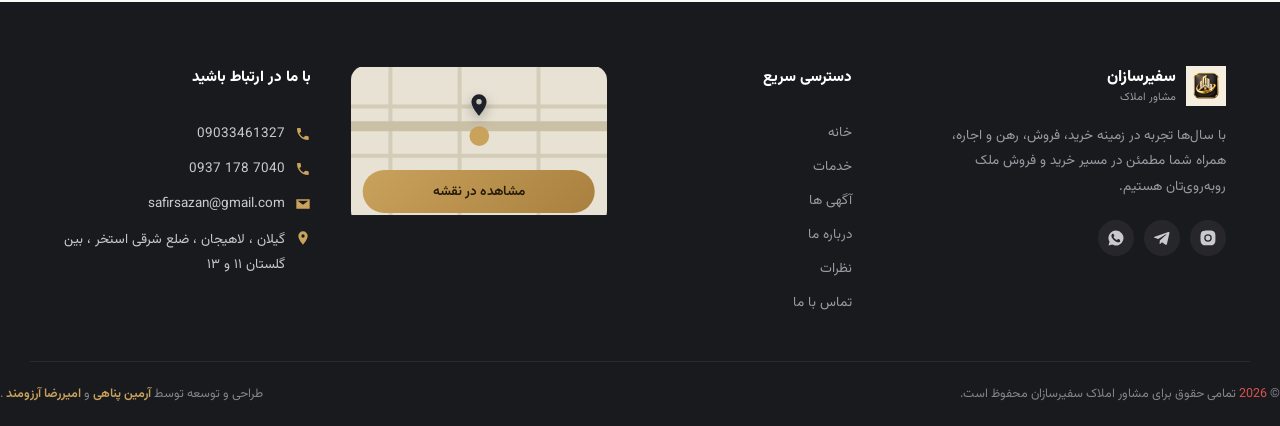
==== commit 7a83a95a: "add real posts" ====
--- a/index.html
+++ b/index.html
@@ -17,7 +17,7 @@
 <meta property="og:description" content="خرید، فروش، رهن و اجاره انواع املاک با مشاوره تخصصی و همراهی تا پایان معامله.">
 <meta property="og:url" content="https://www.safirsazan.ir/">
 <meta property="og:site_name" content="سفیرسازان">
-<meta property="og:image" content="assets/img/apartment-sunrise.png">
+<meta property="og:image" content="assets/img/hero-villa.svg">
 <meta name="twitter:card" content="summary_large_image">
 <meta name="twitter:title" content="سفیرسازان | مشاور املاک تخصصی">
 <meta name="twitter:description" content="خرید، فروش، رهن و اجاره انواع املاک با مشاوره تخصصی و همراهی تا پایان معامله.">
@@ -64,7 +64,7 @@
 <!-- ============ HEADER ============ -->
 <header class="site-header" id="siteHeader">
   <div class="container header-inner">
-    <a href="#home" class="brand" aria-label="سفیرسازان، صفحه اصلی">
+    <a href="#home" class="brand" aria-label="خانه ایده‌آل، صفحه اصلی">
       <img src="assets/img/icons/master/logo-icon-690x690-transparent.png" alt="" class="brand-mark">
       <span class="brand-text">
         <strong>سفیرسازان</strong>
@@ -75,7 +75,7 @@
     <nav class="main-nav" id="mainNav" aria-label="منوی اصلی">
       <a href="#home" class="active" aria-current="page">خانه</a>
       <a href="#services">خدمات</a>
-      <a href="./listings.html">آگهی ها</a>
+      <a href="#properties">آگهی ها</a>
       <a href="#about">درباره ما</a>
       <a href="#faq">نظرات</a>
       <a href="#contact">تماس با ما</a>
@@ -102,7 +102,7 @@
   <div class="container hero-grid">
 
     <div class="hero-media">
-      <img src="assets/img/apartment-sunrise.png" alt="نمای لوکس‌ترین آپارتمان لاهیجان در هنگام طلوع آفتاب" class="hero-img" width="900" height="700">
+      <img src="assets/img/apartment-sunrise.png" alt="نمای ویلای مدرن ونک در هنگام غروب با نورپردازی گرم" class="hero-img" width="900" height="700">
       <div class="hero-float-card">
         <span class="badge badge-gold">ویژه</span>
         <h3>لوکس ترین آپارتمان لاهیجان</h3>
@@ -166,50 +166,50 @@
       <label class="search-field">
         <span>موقعیت</span>
         <select name="location">
-          <option value="">همه مناطق</option>
-          <option value="مطهری">لاهیجان، مطهری</option>
-          <option value="بهشتی">لاهیجان، بهشتی</option>
-          <option value="کارگر">لاهیجان، کارگر</option>
-          <option value="گلستان">لاهیجان، گلستان</option>
+          <option>همه مناطق</option>
+          <option>تهران، ونک</option>
+          <option>تهران، سعادت‌آباد</option>
+          <option>تهران، الهیه</option>
+          <option>تهران، نیاوران</option>
         </select>
       </label>
 
       <label class="search-field">
         <span>محدوده متراژ</span>
         <select name="area">
-          <option value="">همه</option>
-          <option value="0-100">تا ۱۰۰ متر</option>
-          <option value="100-200">۱۰۰ تا ۲۰۰ متر</option>
-          <option value="200-">۲۰۰ متر به بالا</option>
+          <option>همه</option>
+          <option>تا ۱۰۰ متر</option>
+          <option>۱۰۰ تا ۲۰۰ متر</option>
+          <option>۲۰۰ متر به بالا</option>
         </select>
       </label>
 
       <label class="search-field">
         <span>محدوده قیمت</span>
         <select name="price">
-          <option value="">همه</option>
-          <option value="0-5000000000">تا ۵ میلیارد</option>
-          <option value="5000000000-20000000000">۵ تا ۲۰ میلیارد</option>
-          <option value="20000000000-">۲۰ میلیارد به بالا</option>
+          <option>همه</option>
+          <option>تا ۵ میلیارد</option>
+          <option>۵ تا ۲۰ میلیارد</option>
+          <option>۲۰ میلیارد به بالا</option>
         </select>
       </label>
 
       <label class="search-field">
         <span>نوع ملک</span>
         <select name="type">
-          <option value="">همه</option>
-          <option value="villa">ویلا</option>
-          <option value="apartment">آپارتمان</option>
-          <option value="penthouse">پنت‌هاوس</option>
+          <option>همه</option>
+          <option>ویلا</option>
+          <option>آپارتمان</option>
+          <option>پنت‌هاوس</option>
         </select>
       </label>
 
       <label class="search-field">
         <span>نوع معامله</span>
         <select name="deal">
-          <option value="sale">خرید</option>
-          <option value="rent">اجاره</option>
-          <option value="mortgage">رهن</option>
+          <option>خرید</option>
+          <option>اجاره</option>
+          <option>رهن</option>
         </select>
       </label>
     </form>
@@ -314,7 +314,7 @@
 
         <li class="property-card">
           <div class="property-media">
-            <img src="assets/img/advertisements/Aparteman Shams karegar 1.jpg" alt="آپارتمان با ویو ابدی استخر لاهیجان" width="400" height="300" loading="lazy" decoding="async">
+            <img src="assets/img/advertisements/آپارتمان 250 متری در کارگر 1.jpg" alt="آپارتمان با ویو ابدی استخر لاهیجان" width="400" height="300" loading="lazy" decoding="async">
             <span class="badge badge-gold prop-tag">فروش</span>
             <button class="fav-btn" aria-label="افزودن آپارتمان لاهیجان به علاقه‌مندی‌ها" aria-pressed="false">
               <svg viewBox="0 0 24 24" width="30" height="30" aria-hidden="true"><path fill="currentColor" d="M12 21s-7.5-4.9-10.2-9C.1 9.2 1 5.5 4.4 4.4c2-.6 3.9.1 5.1 1.7l2.5 3.2 2.5-3.2c1.2-1.6 3.1-2.3 5.1-1.7C22.9 5.5 23.9 9.2 22.2 12 19.5 16.1 12 21 12 21z"/></svg>
@@ -334,7 +334,7 @@
         
         <li class="property-card">
           <div class="property-media">
-            <img src="assets/img/advertisements/enteha karegar 8.jpg" alt="پنت‌هاوس ۴ خوابه در لاهیجان" width="400" height="300" loading="lazy" decoding="async">
+            <img src="assets/img/advertisements/آپارتمان 170 متری در کارگر 8.jpg" alt="پنت‌هاوس ۴ خوابه در لاهیجان" width="400" height="300" loading="lazy" decoding="async">
             <span class="badge badge-gold prop-tag">فروش</span>
             <button class="fav-btn" aria-label="افزودن پنت‌هاوس لاهیجان به علاقه‌مندی‌ها" aria-pressed="false">
               <svg viewBox="0 0 24 24" width="30" height="30" aria-hidden="true"><path fill="currentColor" d="M12 21s-7.5-4.9-10.2-9C.1 9.2 1 5.5 4.4 4.4c2-.6 3.9.1 5.1 1.7l2.5 3.2 2.5-3.2c1.2-1.6 3.1-2.3 5.1-1.7C22.9 5.5 23.9 9.2 22.2 12 19.5 16.1 12 21 12 21z"/></svg>
@@ -354,7 +354,7 @@
 
         <li class="property-card">
           <div class="property-media">
-            <img src="assets/img/advertisements/bar beheshti tezval.jpg" alt="آپارتمان تجاری بر اصلی شیشه گران لاهیجان" width="400" height="300" loading="lazy" decoding="async">
+            <img src="assets/img/advertisements/آپارتمان تجاری 340 متری بر اصلی شیشه گران.jpg" alt="آپارتمان تجاری بر اصلی شیشه گران لاهیجان" width="400" height="300" loading="lazy" decoding="async">
             <span class="badge badge-gold prop-tag">اجاره</span>
             <button class="fav-btn" aria-label="افزودن آپارتمان تجاری به علاقه‌مندی‌ها" aria-pressed="false">
               <svg viewBox="0 0 24 24" width="30" height="30" aria-hidden="true"><path fill="currentColor" d="M12 21s-7.5-4.9-10.2-9C.1 9.2 1 5.5 4.4 4.4c2-.6 3.9.1 5.1 1.7l2.5 3.2 2.5-3.2c1.2-1.6 3.1-2.3 5.1-1.7C22.9 5.5 23.9 9.2 22.2 12 19.5 16.1 12 21 12 21z"/></svg>
@@ -374,7 +374,7 @@
 
         <li class="property-card">
           <div class="property-media">
-            <img src="assets/img/advertisements/bar motahari omidi.jpg" alt="آپارتمان ویو ابدی استخر لاهیجان" width="400" height="300" loading="lazy" decoding="async">
+            <img src="assets/img/advertisements/آپارتمان 180 متری بر اصلی بلوار مطهری.jpg" alt="آپارتمان ویو ابدی استخر لاهیجان" width="400" height="300" loading="lazy" decoding="async">
             <span class="badge badge-dark prop-tag">فروش</span>
             <button class="fav-btn" aria-label="افزودن آپارتمان لاهیجان به علاقه‌مندی‌ها" aria-pressed="false">
               <svg viewBox="0 0 24 24" width="30" height="30" aria-hidden="true"><path fill="currentColor" d="M12 21s-7.5-4.9-10.2-9C.1 9.2 1 5.5 4.4 4.4c2-.6 3.9.1 5.1 1.7l2.5 3.2 2.5-3.2c1.2-1.6 3.1-2.3 5.1-1.7C22.9 5.5 23.9 9.2 22.2 12 19.5 16.1 12 21 12 21z"/></svg>
@@ -394,7 +394,7 @@
 
         <li class="property-card">
           <div class="property-media">
-            <img src="assets/img/advertisements/villa nikfar beheshti 2.jpg" alt="ویلا در شهر لاهیجان " width="400" height="300" loading="lazy" decoding="async">
+            <img src="assets/img//advertisements/ویلا 230 متری در بهشتی 2.jpg" alt="ویلا در شهر لاهیجان " width="400" height="300" loading="lazy" decoding="async">
             <span class="badge badge-gold prop-tag">فروش</span>
             <button class="fav-btn" aria-label="افزودن ویلای لاهیجان به علاقه‌مندی‌ها" aria-pressed="false">
               <svg viewBox="0 0 24 24" width="30" height="30" aria-hidden="true"><path fill="currentColor" d="M12 21s-7.5-4.9-10.2-9C.1 9.2 1 5.5 4.4 4.4c2-.6 3.9.1 5.1 1.7l2.5 3.2 2.5-3.2c1.2-1.6 3.1-2.3 5.1-1.7C22.9 5.5 23.9 9.2 22.2 12 19.5 16.1 12 21 12 21z"/></svg>
@@ -414,7 +414,7 @@
 
         <li class="property-card">
           <div class="property-media">
-            <img src="assets/img/advertisements/Aparteman Ebrahim dost nima 10.jpg" alt="آپارتمان 3 خواب در نیما لاهیجان" width="400" height="300" loading="lazy" decoding="async">
+            <img src="assets/img/advertisements/آپارتمان 165 متری در نیما 10.jpg alt="آپارتمان 3 خواب در نیما لاهیجان" width="400" height="300" loading="lazy" decoding="async">
             <span class="badge badge-dark prop-tag">اجاره</span>
             <button class="fav-btn" aria-label="افزودن آپارتمان لاهیجان به علاقه‌مندی‌ها" aria-pressed="false">
               <svg viewBox="0 0 24 24" width="30" height="30" aria-hidden="true"><path fill="currentColor" d="M12 21s-7.5-4.9-10.2-9C.1 9.2 1 5.5 4.4 4.4c2-.6 3.9.1 5.1 1.7l2.5 3.2 2.5-3.2c1.2-1.6 3.1-2.3 5.1-1.7C22.9 5.5 23.9 9.2 22.2 12 19.5 16.1 12 21 12 21z"/></svg>
@@ -445,7 +445,7 @@
     </div>
 
     <div class="properties-cta">
-      <a href="listings.html" class="btn btn-dark">
+      <a href="#contact" class="btn btn-dark">
         مشاهده همه آگهی ها
         <svg viewBox="0 0 24 24" width="16" height="16" aria-hidden="true"><path fill="currentColor" d="M14 6l1.4 1.4L10.8 12l4.6 4.6L14 18l-6-6z"/></svg>
       </a>
@@ -539,7 +539,7 @@
         <span class="quote-mark" aria-hidden="true">
           <svg viewBox="0 0 24 24" width="26" height="26"><path fill="currentColor" d="M9.6 5.5C6 7 4 9.7 4 13c0 2.5 1.7 4.3 3.8 4.3 1.8 0 3.2-1.4 3.2-3.2 0-1.7-1.2-3-2.8-3.1.4-1.5 1.7-2.9 3.6-3.7zm9 0C15 7 13 9.7 13 13c0 2.5 1.7 4.3 3.8 4.3 1.8 0 3.2-1.4 3.2-3.2 0-1.7-1.2-3-2.8-3.1.4-1.5 1.7-2.9 3.6-3.7z"/></svg>
         </span>
-        <p class="testimonial-text">از مشاوره حرفه‌ای و پیگیری دقیق تیم سفیرسازان بسیار راضی هستم. در کوتاه‌ترین زمان، ملک مورد نظرم را پیدا کردم. پیشنهاد می‌کنم.</p>
+        <p class="testimonial-text">از مشاوره حرفه‌ای و پیگیری دقیق تیم خانه ایده‌آل بسیار راضی هستم. در کوتاه‌ترین زمان، ملک مورد نظرم را پیدا کردم. پیشنهاد می‌کنم.</p>
         <div class="testimonial-author">
           <span class="avatar-circle" style="--c:#caa15c" aria-hidden="true">م</span>
           <span>
@@ -599,7 +599,7 @@
 
     <div class="footer-col footer-about">
       <a href="#home" class="brand brand-footer" aria-label="سفیرسازان، صفحه اصلی">
-        <img src="assets/img/icons/master/logo-icon-690x690-transparent.png" alt="" width="40" height="40">
+        <img src="assets/img/icons/master/original-source-1024x1024.png" alt="" width="40" height="40">
         <span class="brand-text">
           <strong>سفیرسازان</strong>
           <small>مشاور املاک</small>
@@ -617,7 +617,7 @@
       <h4>دسترسی سریع</h4>
       <a href="#home">خانه</a>
       <a href="#services">خدمات</a>
-      <a href="./listings.html">آگهی ها</a>
+      <a href="#properties">آگهی ها</a>
       <a href="#about">درباره ما</a>
       <a href="#faq">نظرات</a>
       <a href="#contact">تماس با ما</a>
@@ -648,7 +648,7 @@
         <svg viewBox="0 0 24 24" width="16" height="16" aria-hidden="true"><path fill="currentColor" d="M6.6 10.8c1.4 2.7 3.6 4.9 6.3 6.3l2.1-2.1c.3-.3.7-.4 1-.2 1.1.4 2.3.6 3.6.6.6 0 1 .4 1 1V20c0 .6-.4 1-1 1C10.6 21 3 13.4 3 4c0-.6.4-1 1-1h3.6c.6 0 1 .4 1 1 0 1.3.2 2.5.6 3.6.1.4 0 .8-.2 1L6.6 10.8z"/></svg>
         7040 178 0937
       </a>
-      <a href="mailto:safirsazan@gmail.com" class="contact-line">
+      <a href="mailto:info@idealhome.ir" class="contact-line">
         <svg viewBox="0 0 24 24" width="16" height="16" aria-hidden="true"><path fill="currentColor" d="M2 5h20v14H2zm2 2 8 6 8-6"/></svg>
         safirsazan@gmail.com
       </a>
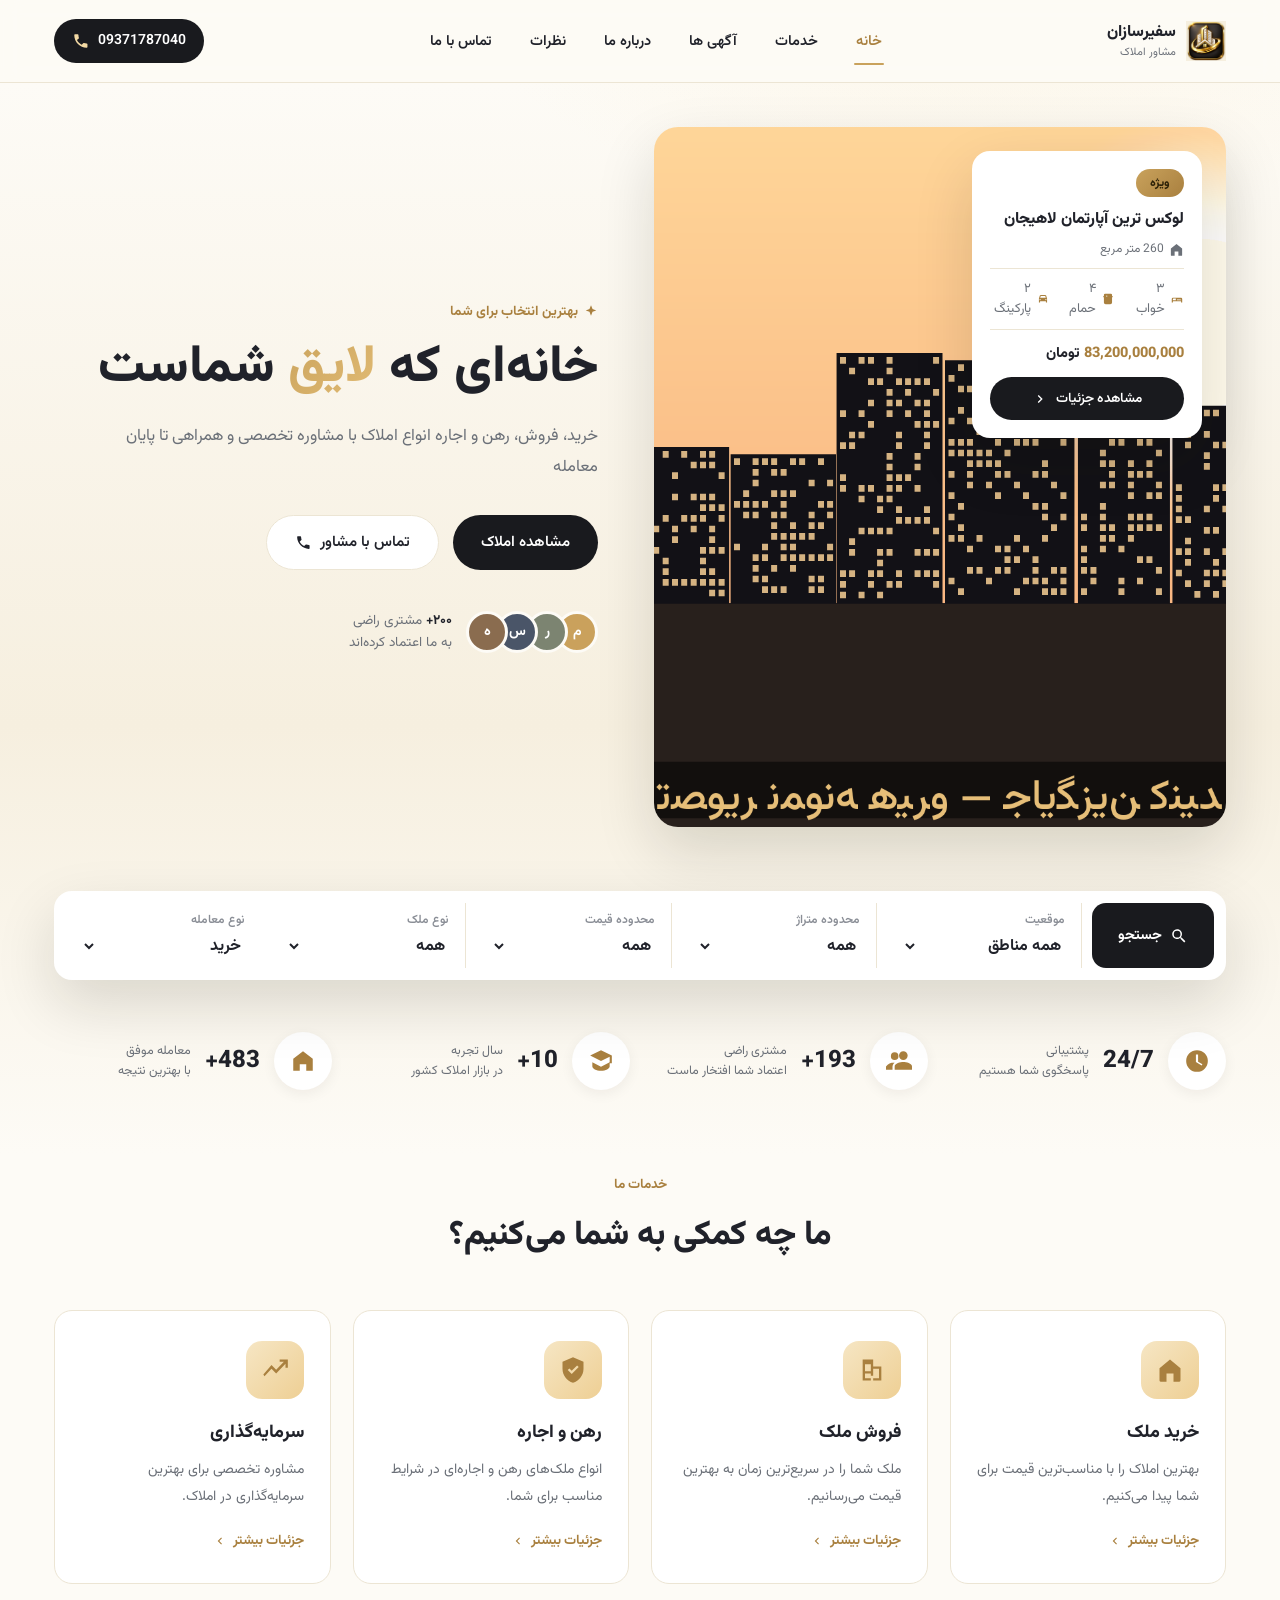
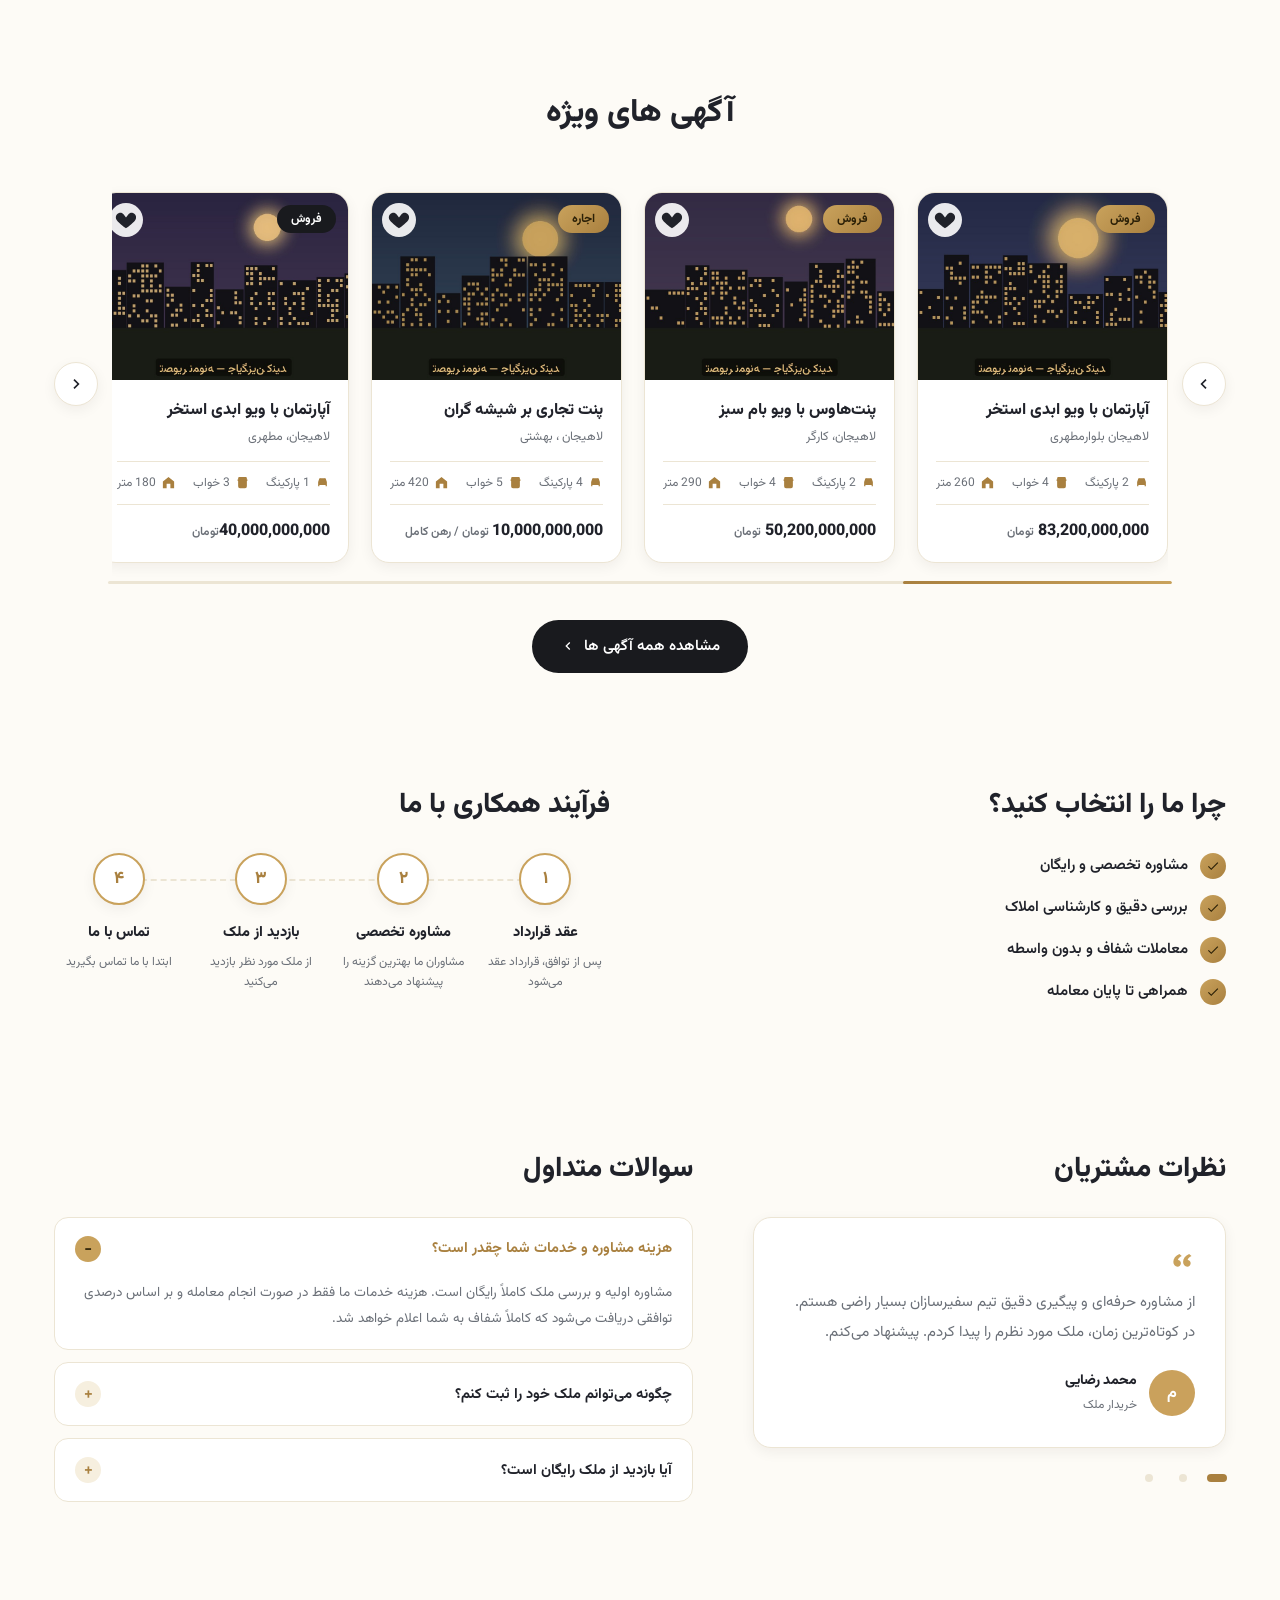
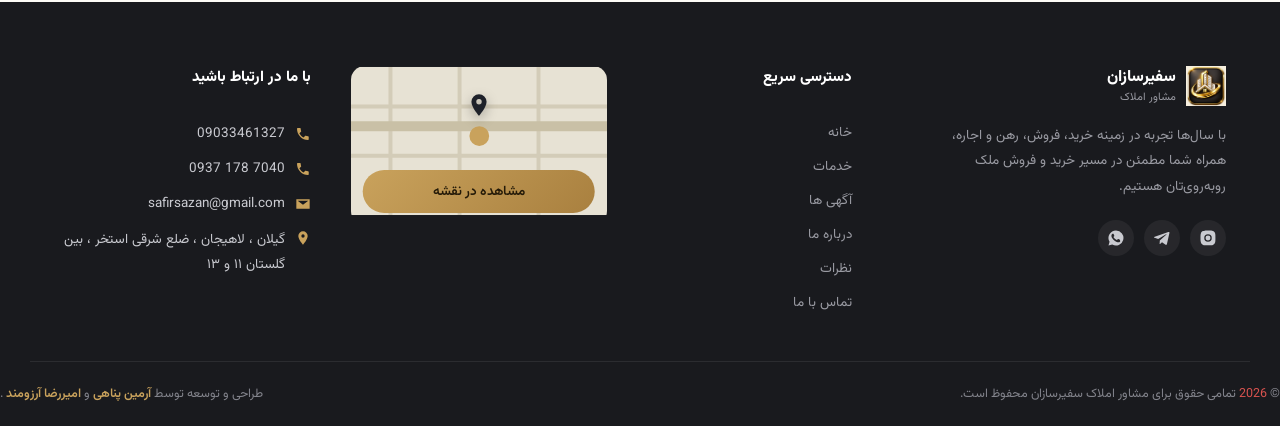
==== commit f1920ed0: "Update project" ====
--- a/index.html
+++ b/index.html
@@ -17,7 +17,7 @@
 <meta property="og:description" content="خرید، فروش، رهن و اجاره انواع املاک با مشاوره تخصصی و همراهی تا پایان معامله.">
 <meta property="og:url" content="https://www.safirsazan.ir/">
 <meta property="og:site_name" content="سفیرسازان">
-<meta property="og:image" content="assets/img/hero-villa.svg">
+<meta property="og:image" content="assets/img/apartment-sunrise.png">
 <meta name="twitter:card" content="summary_large_image">
 <meta name="twitter:title" content="سفیرسازان | مشاور املاک تخصصی">
 <meta name="twitter:description" content="خرید، فروش، رهن و اجاره انواع املاک با مشاوره تخصصی و همراهی تا پایان معامله.">
@@ -64,7 +64,7 @@
 <!-- ============ HEADER ============ -->
 <header class="site-header" id="siteHeader">
   <div class="container header-inner">
-    <a href="#home" class="brand" aria-label="خانه ایده‌آل، صفحه اصلی">
+    <a href="#home" class="brand" aria-label="سفیرسازان، صفحه اصلی">
       <img src="assets/img/icons/master/logo-icon-690x690-transparent.png" alt="" class="brand-mark">
       <span class="brand-text">
         <strong>سفیرسازان</strong>
@@ -75,7 +75,7 @@
     <nav class="main-nav" id="mainNav" aria-label="منوی اصلی">
       <a href="#home" class="active" aria-current="page">خانه</a>
       <a href="#services">خدمات</a>
-      <a href="#properties">آگهی ها</a>
+      <a href="./listings.html">آگهی ها</a>
       <a href="#about">درباره ما</a>
       <a href="#faq">نظرات</a>
       <a href="#contact">تماس با ما</a>
@@ -102,7 +102,7 @@
   <div class="container hero-grid">
 
     <div class="hero-media">
-      <img src="assets/img/apartment-sunrise.png" alt="نمای ویلای مدرن ونک در هنگام غروب با نورپردازی گرم" class="hero-img" width="900" height="700">
+      <img src="assets/img/apartment-sunrise.png" alt="نمای لوکس‌ترین آپارتمان لاهیجان در هنگام طلوع آفتاب" class="hero-img" width="900" height="700">
       <div class="hero-float-card">
         <span class="badge badge-gold">ویژه</span>
         <h3>لوکس ترین آپارتمان لاهیجان</h3>
@@ -166,50 +166,50 @@
       <label class="search-field">
         <span>موقعیت</span>
         <select name="location">
-          <option>همه مناطق</option>
-          <option>تهران، ونک</option>
-          <option>تهران، سعادت‌آباد</option>
-          <option>تهران، الهیه</option>
-          <option>تهران، نیاوران</option>
+          <option value="">همه مناطق</option>
+          <option value="مطهری">لاهیجان، مطهری</option>
+          <option value="بهشتی">لاهیجان، بهشتی</option>
+          <option value="کارگر">لاهیجان، کارگر</option>
+          <option value="گلستان">لاهیجان، گلستان</option>
         </select>
       </label>
 
       <label class="search-field">
         <span>محدوده متراژ</span>
         <select name="area">
-          <option>همه</option>
-          <option>تا ۱۰۰ متر</option>
-          <option>۱۰۰ تا ۲۰۰ متر</option>
-          <option>۲۰۰ متر به بالا</option>
+          <option value="">همه</option>
+          <option value="0-100">تا ۱۰۰ متر</option>
+          <option value="100-200">۱۰۰ تا ۲۰۰ متر</option>
+          <option value="200-">۲۰۰ متر به بالا</option>
         </select>
       </label>
 
       <label class="search-field">
         <span>محدوده قیمت</span>
         <select name="price">
-          <option>همه</option>
-          <option>تا ۵ میلیارد</option>
-          <option>۵ تا ۲۰ میلیارد</option>
-          <option>۲۰ میلیارد به بالا</option>
+          <option value="">همه</option>
+          <option value="0-5000000000">تا ۵ میلیارد</option>
+          <option value="5000000000-20000000000">۵ تا ۲۰ میلیارد</option>
+          <option value="20000000000-">۲۰ میلیارد به بالا</option>
         </select>
       </label>
 
       <label class="search-field">
         <span>نوع ملک</span>
         <select name="type">
-          <option>همه</option>
-          <option>ویلا</option>
-          <option>آپارتمان</option>
-          <option>پنت‌هاوس</option>
+          <option value="">همه</option>
+          <option value="villa">ویلا</option>
+          <option value="apartment">آپارتمان</option>
+          <option value="penthouse">پنت‌هاوس</option>
         </select>
       </label>
 
       <label class="search-field">
         <span>نوع معامله</span>
         <select name="deal">
-          <option>خرید</option>
-          <option>اجاره</option>
-          <option>رهن</option>
+          <option value="sale">خرید</option>
+          <option value="rent">اجاره</option>
+          <option value="mortgage">رهن</option>
         </select>
       </label>
     </form>
@@ -394,7 +394,11 @@
 
         <li class="property-card">
           <div class="property-media">
+<<<<<<< HEAD
             <img src="assets/img//advertisements/ویلا 230 متری در بهشتی 2.jpg" alt="ویلا در شهر لاهیجان " width="400" height="300" loading="lazy" decoding="async">
+=======
+            <img src="assets/img/advertisements/villa nikfar beheshti 2.jpg" alt="ویلا در شهر لاهیجان " width="400" height="300" loading="lazy" decoding="async">
+>>>>>>> ce5b912d06ecd67307f48e806b6e5b9fe8292762
             <span class="badge badge-gold prop-tag">فروش</span>
             <button class="fav-btn" aria-label="افزودن ویلای لاهیجان به علاقه‌مندی‌ها" aria-pressed="false">
               <svg viewBox="0 0 24 24" width="30" height="30" aria-hidden="true"><path fill="currentColor" d="M12 21s-7.5-4.9-10.2-9C.1 9.2 1 5.5 4.4 4.4c2-.6 3.9.1 5.1 1.7l2.5 3.2 2.5-3.2c1.2-1.6 3.1-2.3 5.1-1.7C22.9 5.5 23.9 9.2 22.2 12 19.5 16.1 12 21 12 21z"/></svg>
@@ -445,7 +449,7 @@
     </div>
 
     <div class="properties-cta">
-      <a href="#contact" class="btn btn-dark">
+      <a href="listings.html" class="btn btn-dark">
         مشاهده همه آگهی ها
         <svg viewBox="0 0 24 24" width="16" height="16" aria-hidden="true"><path fill="currentColor" d="M14 6l1.4 1.4L10.8 12l4.6 4.6L14 18l-6-6z"/></svg>
       </a>
@@ -539,7 +543,7 @@
         <span class="quote-mark" aria-hidden="true">
           <svg viewBox="0 0 24 24" width="26" height="26"><path fill="currentColor" d="M9.6 5.5C6 7 4 9.7 4 13c0 2.5 1.7 4.3 3.8 4.3 1.8 0 3.2-1.4 3.2-3.2 0-1.7-1.2-3-2.8-3.1.4-1.5 1.7-2.9 3.6-3.7zm9 0C15 7 13 9.7 13 13c0 2.5 1.7 4.3 3.8 4.3 1.8 0 3.2-1.4 3.2-3.2 0-1.7-1.2-3-2.8-3.1.4-1.5 1.7-2.9 3.6-3.7z"/></svg>
         </span>
-        <p class="testimonial-text">از مشاوره حرفه‌ای و پیگیری دقیق تیم خانه ایده‌آل بسیار راضی هستم. در کوتاه‌ترین زمان، ملک مورد نظرم را پیدا کردم. پیشنهاد می‌کنم.</p>
+        <p class="testimonial-text">از مشاوره حرفه‌ای و پیگیری دقیق تیم سفیرسازان بسیار راضی هستم. در کوتاه‌ترین زمان، ملک مورد نظرم را پیدا کردم. پیشنهاد می‌کنم.</p>
         <div class="testimonial-author">
           <span class="avatar-circle" style="--c:#caa15c" aria-hidden="true">م</span>
           <span>
@@ -599,7 +603,7 @@
 
     <div class="footer-col footer-about">
       <a href="#home" class="brand brand-footer" aria-label="سفیرسازان، صفحه اصلی">
-        <img src="assets/img/icons/master/original-source-1024x1024.png" alt="" width="40" height="40">
+        <img src="assets/img/icons/master/logo-icon-690x690-transparent.png" alt="" width="40" height="40">
         <span class="brand-text">
           <strong>سفیرسازان</strong>
           <small>مشاور املاک</small>
@@ -617,7 +621,7 @@
       <h4>دسترسی سریع</h4>
       <a href="#home">خانه</a>
       <a href="#services">خدمات</a>
-      <a href="#properties">آگهی ها</a>
+      <a href="./listings.html">آگهی ها</a>
       <a href="#about">درباره ما</a>
       <a href="#faq">نظرات</a>
       <a href="#contact">تماس با ما</a>
@@ -648,7 +652,7 @@
         <svg viewBox="0 0 24 24" width="16" height="16" aria-hidden="true"><path fill="currentColor" d="M6.6 10.8c1.4 2.7 3.6 4.9 6.3 6.3l2.1-2.1c.3-.3.7-.4 1-.2 1.1.4 2.3.6 3.6.6.6 0 1 .4 1 1V20c0 .6-.4 1-1 1C10.6 21 3 13.4 3 4c0-.6.4-1 1-1h3.6c.6 0 1 .4 1 1 0 1.3.2 2.5.6 3.6.1.4 0 .8-.2 1L6.6 10.8z"/></svg>
         7040 178 0937
       </a>
-      <a href="mailto:info@idealhome.ir" class="contact-line">
+      <a href="mailto:safirsazan@gmail.com" class="contact-line">
         <svg viewBox="0 0 24 24" width="16" height="16" aria-hidden="true"><path fill="currentColor" d="M2 5h20v14H2zm2 2 8 6 8-6"/></svg>
         safirsazan@gmail.com
       </a>
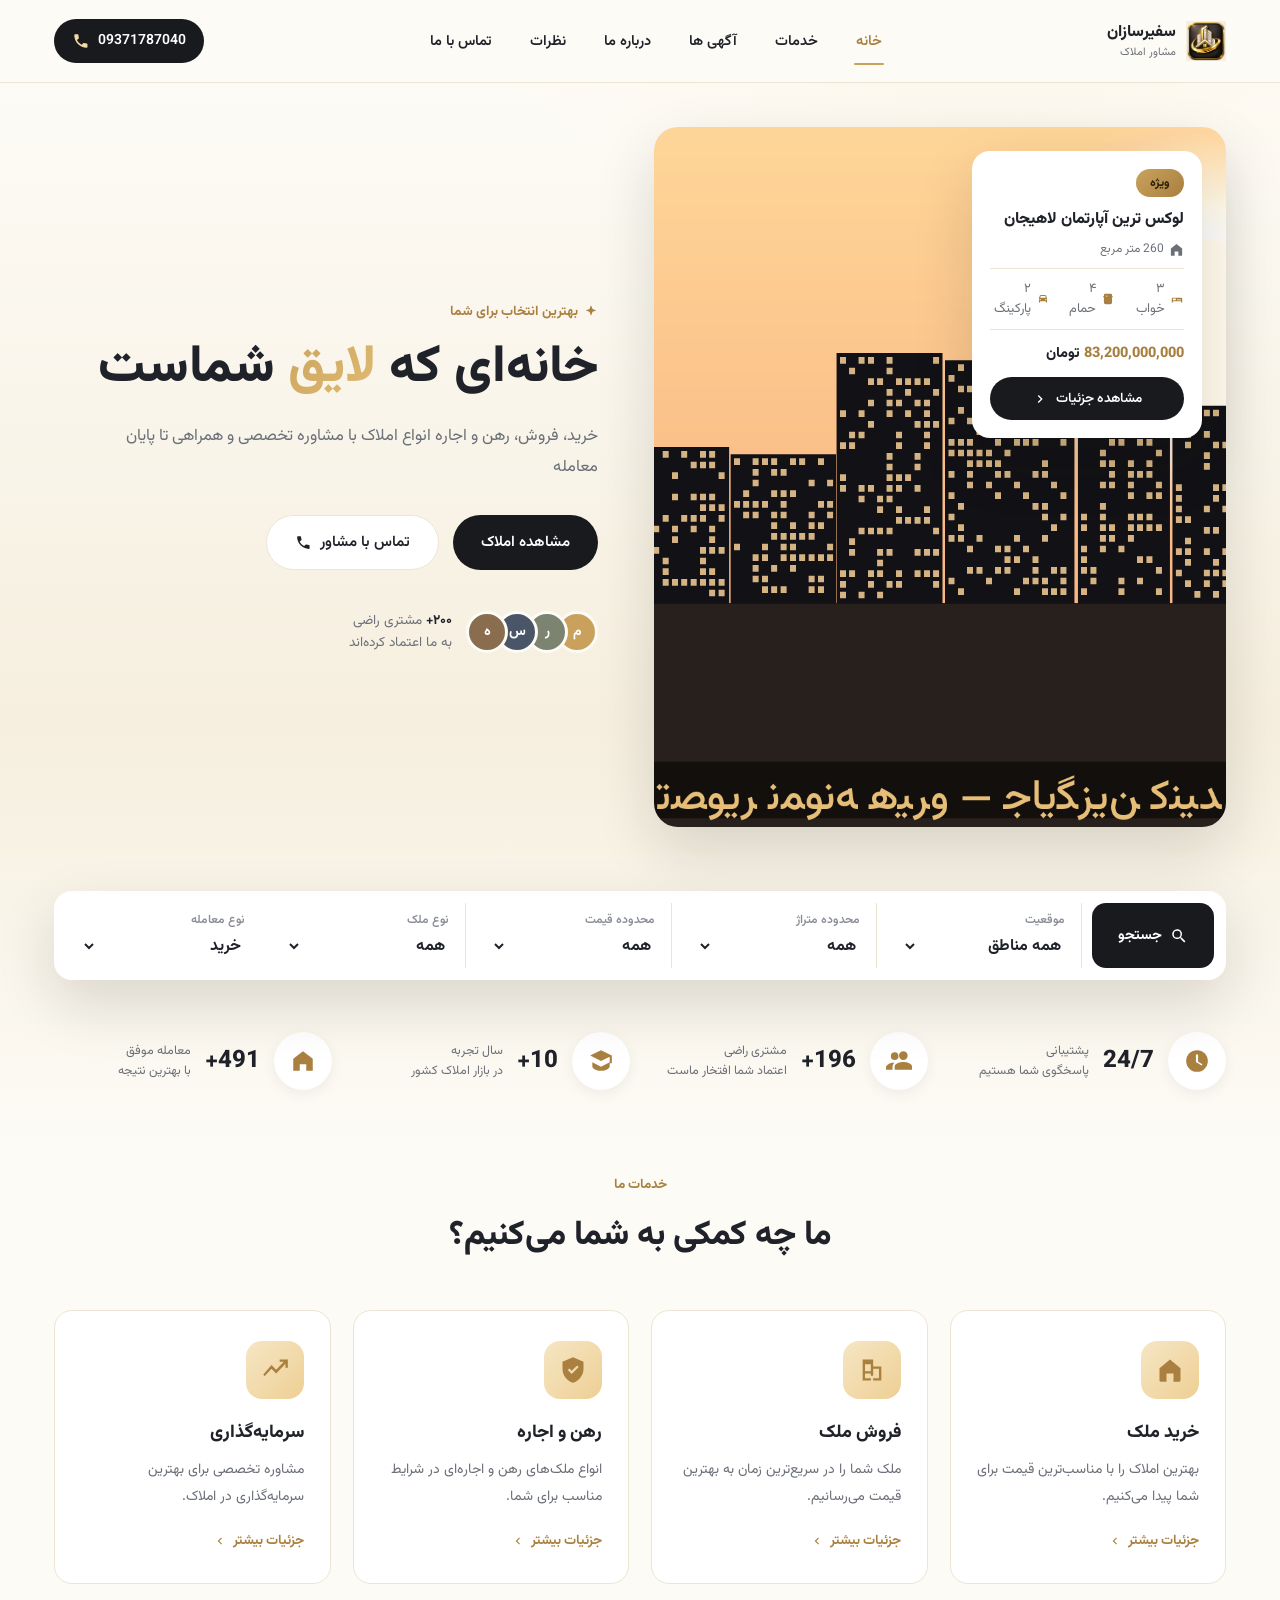
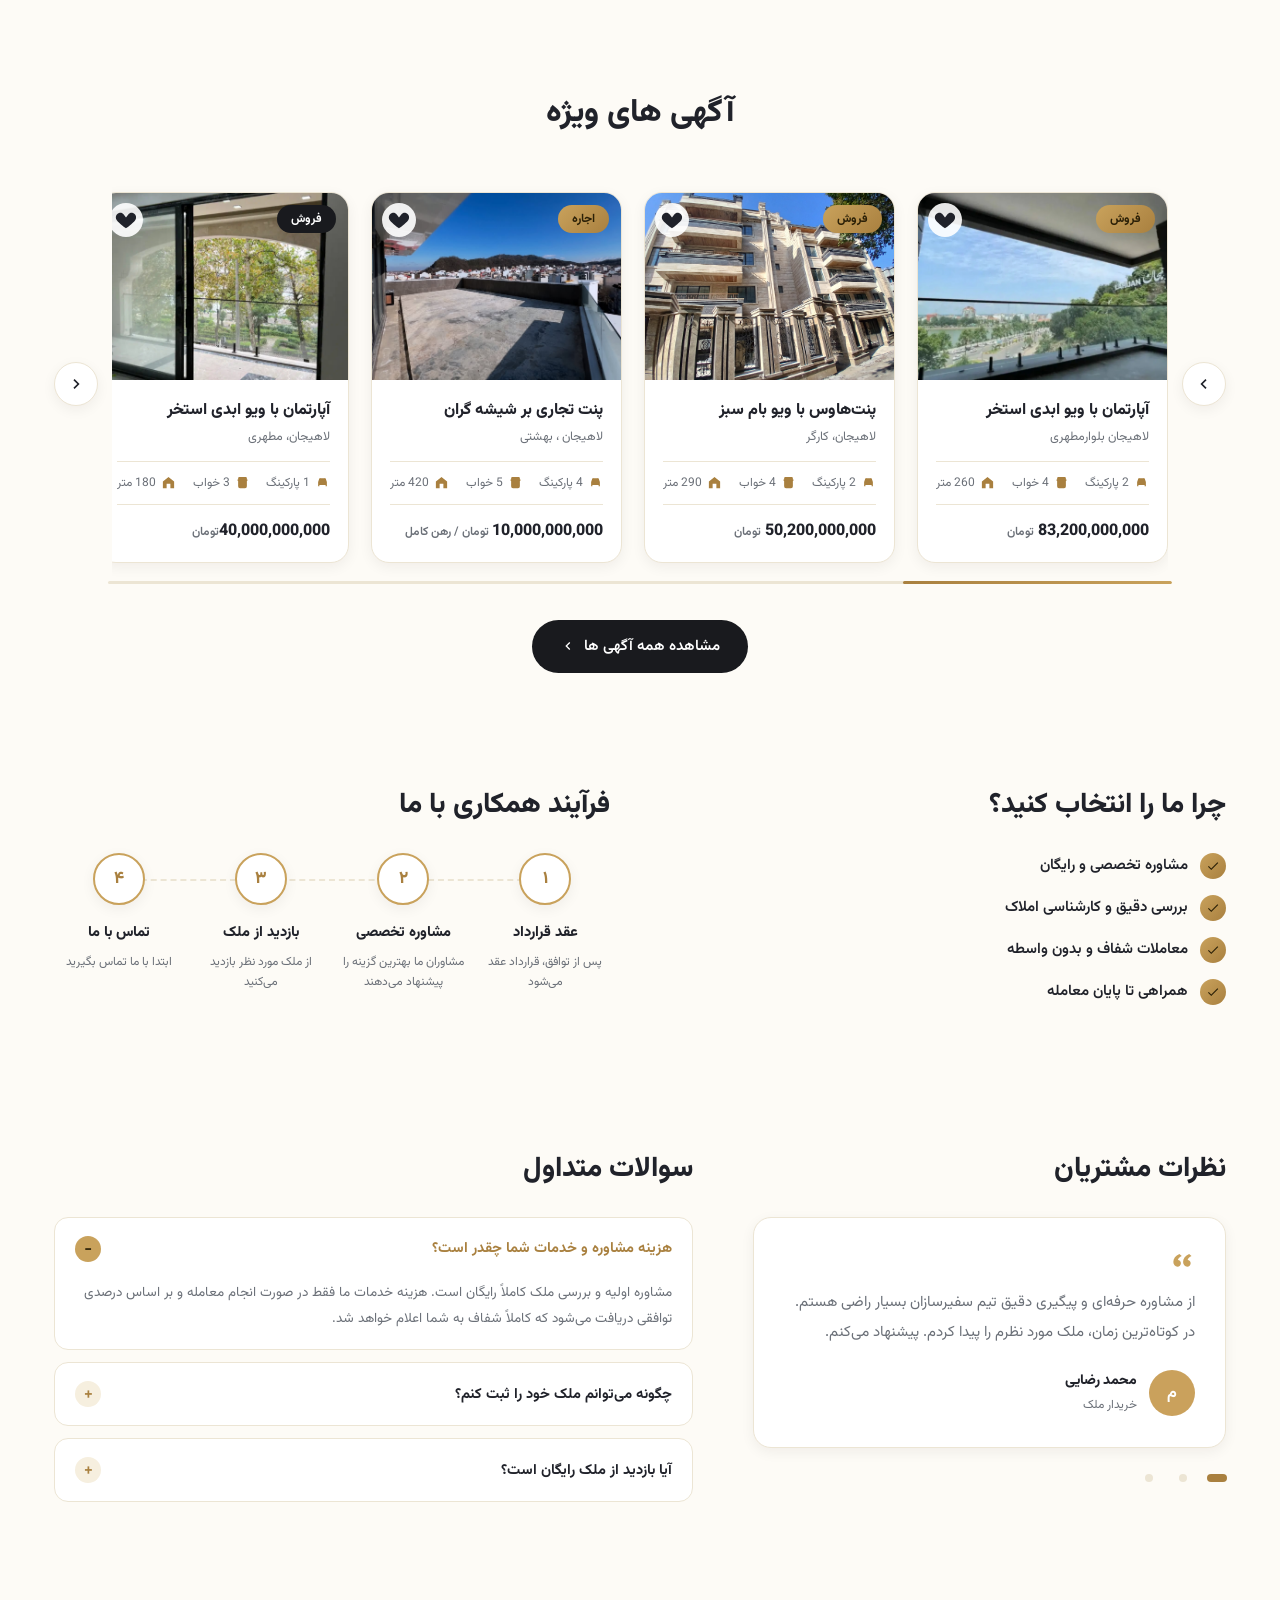
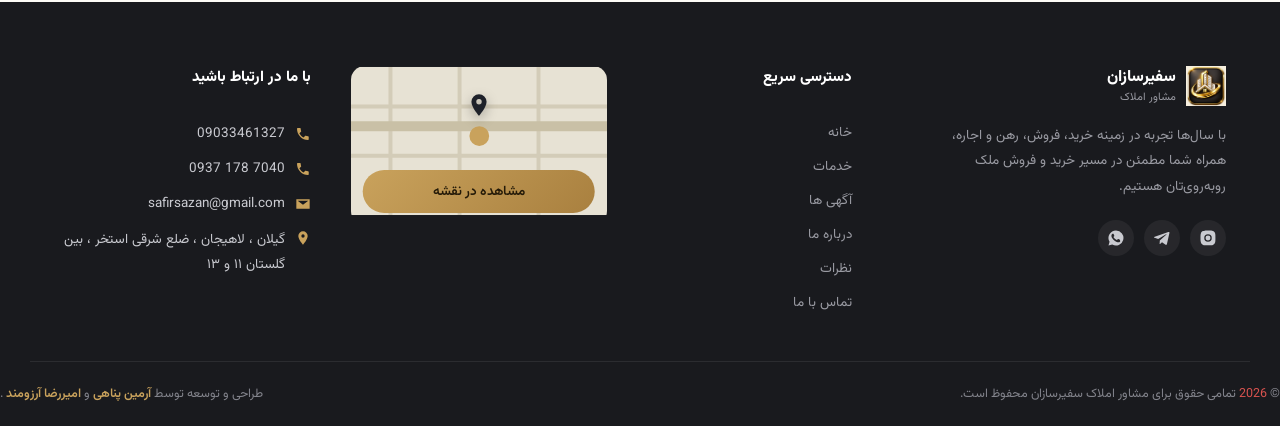
==== commit 2a6bed1d: "set post photos" ====
--- a/index.html
+++ b/index.html
@@ -394,11 +394,8 @@
 
         <li class="property-card">
           <div class="property-media">
-<<<<<<< HEAD
+
             <img src="assets/img//advertisements/ویلا 230 متری در بهشتی 2.jpg" alt="ویلا در شهر لاهیجان " width="400" height="300" loading="lazy" decoding="async">
-=======
-            <img src="assets/img/advertisements/villa nikfar beheshti 2.jpg" alt="ویلا در شهر لاهیجان " width="400" height="300" loading="lazy" decoding="async">
->>>>>>> ce5b912d06ecd67307f48e806b6e5b9fe8292762
             <span class="badge badge-gold prop-tag">فروش</span>
             <button class="fav-btn" aria-label="افزودن ویلای لاهیجان به علاقه‌مندی‌ها" aria-pressed="false">
               <svg viewBox="0 0 24 24" width="30" height="30" aria-hidden="true"><path fill="currentColor" d="M12 21s-7.5-4.9-10.2-9C.1 9.2 1 5.5 4.4 4.4c2-.6 3.9.1 5.1 1.7l2.5 3.2 2.5-3.2c1.2-1.6 3.1-2.3 5.1-1.7C22.9 5.5 23.9 9.2 22.2 12 19.5 16.1 12 21 12 21z"/></svg>
@@ -418,14 +415,14 @@
 
         <li class="property-card">
           <div class="property-media">
-            <img src="assets/img/advertisements/آپارتمان 165 متری در نیما 10.jpg alt="آپارتمان 3 خواب در نیما لاهیجان" width="400" height="300" loading="lazy" decoding="async">
+            <img src="assets/img/advertisements/آپارتمان 165 متری در نیما 10.jpg"آپارتمان 3 خواب در نیما لاهیجان" width="400" height="300" loading="lazy" decoding="async">
             <span class="badge badge-dark prop-tag">اجاره</span>
             <button class="fav-btn" aria-label="افزودن آپارتمان لاهیجان به علاقه‌مندی‌ها" aria-pressed="false">
               <svg viewBox="0 0 24 24" width="30" height="30" aria-hidden="true"><path fill="currentColor" d="M12 21s-7.5-4.9-10.2-9C.1 9.2 1 5.5 4.4 4.4c2-.6 3.9.1 5.1 1.7l2.5 3.2 2.5-3.2c1.2-1.6 3.1-2.3 5.1-1.7C22.9 5.5 23.9 9.2 22.2 12 19.5 16.1 12 21 12 21z"/></svg>
             </button>
           </div>
           <div class="property-body">
-            <h3>آپارتمان دو قدمی اسستخر</h3>
+            <h3>آپارتمان دو قدمی استخر</h3>
             <p class="property-loc">لاهیجان، نیما</p>
             <ul class="property-specs">
               <li><svg viewBox="0 0 24 24" width="15" height="15" aria-hidden="true"><path fill="currentColor" d="M5 11 6.6 6.2A2 2 0 0 1 8.5 5h7a2 2 0 0 1 1.9 1.2L19 11v7h-2v-2H7v2H5v-7z"/></svg>1 پارکینگ</li>
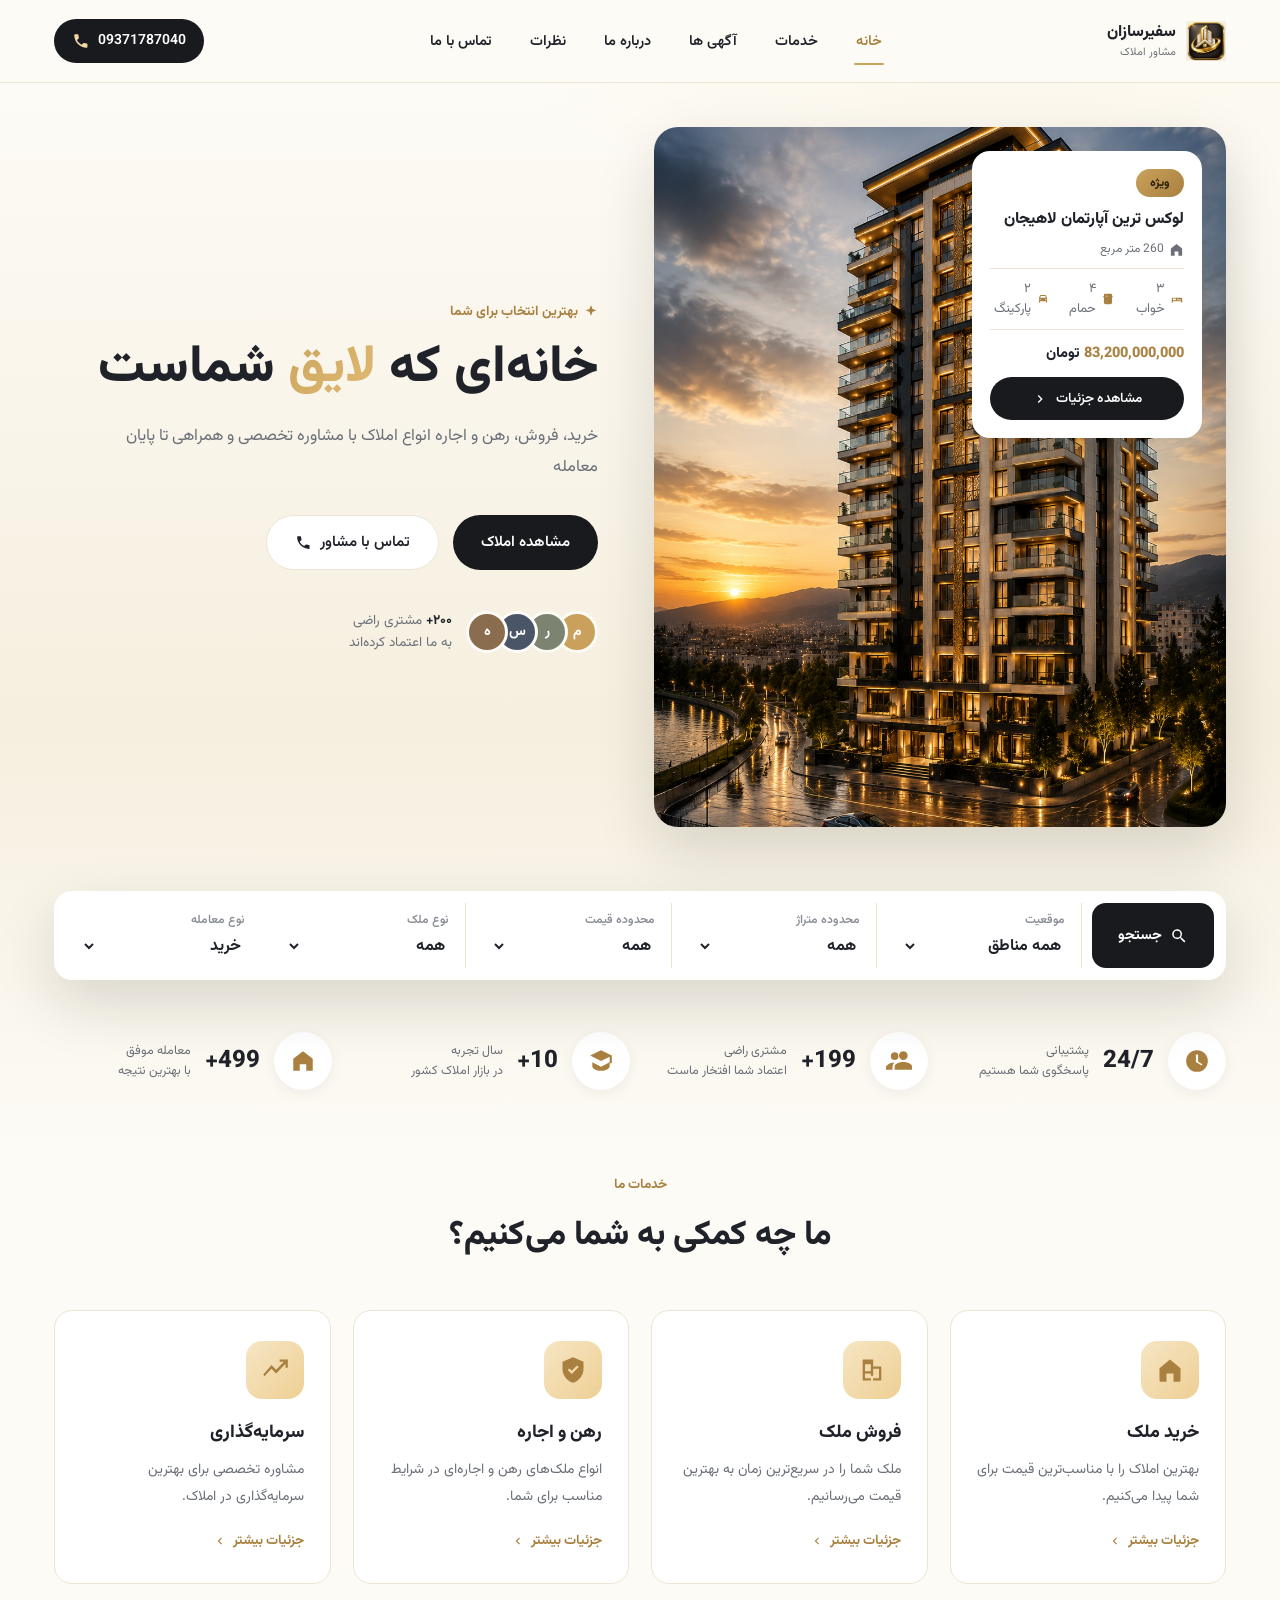
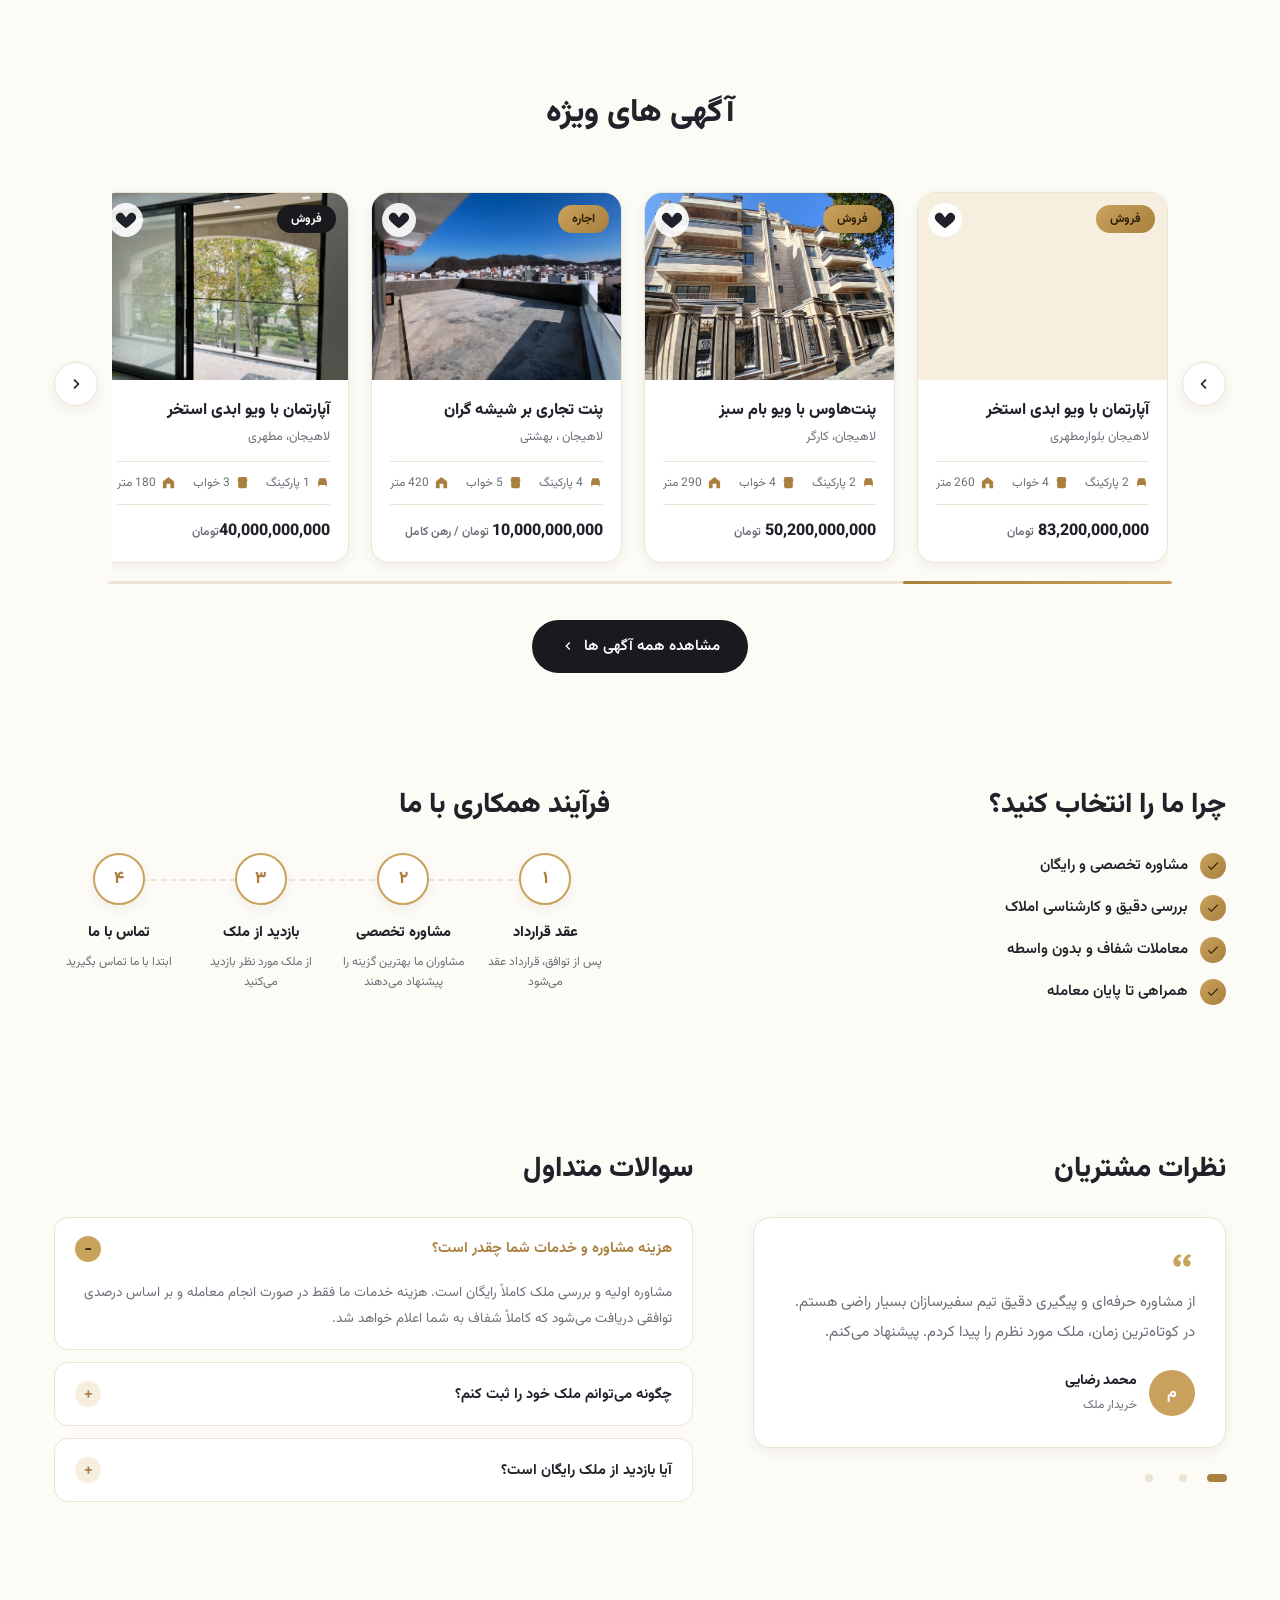
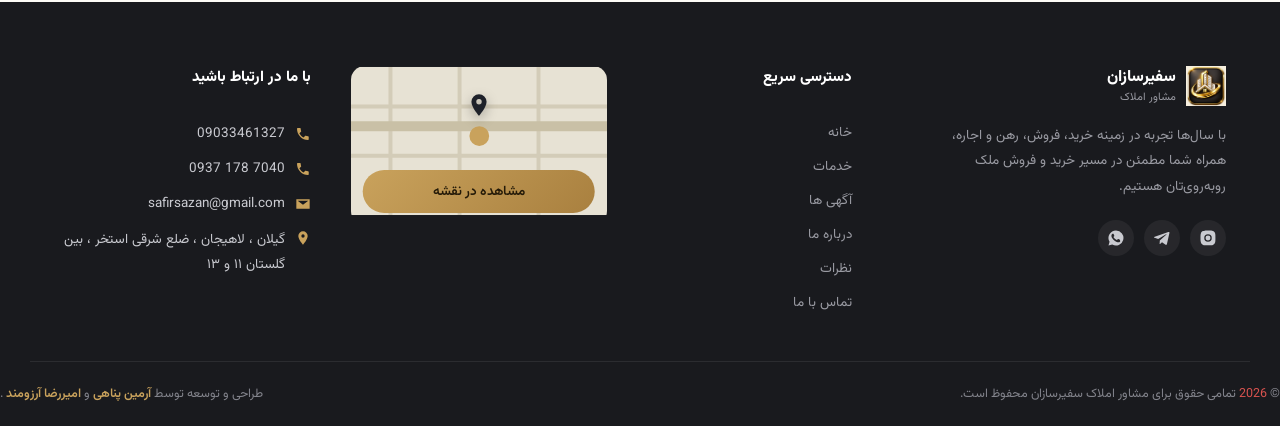
==== commit d3907975: "set post photos" ====
--- a/index.html
+++ b/index.html
@@ -102,7 +102,7 @@
   <div class="container hero-grid">
 
     <div class="hero-media">
-      <img src="assets/img/apartment-sunrise.png" alt="نمای لوکس‌ترین آپارتمان لاهیجان در هنگام طلوع آفتاب" class="hero-img" width="900" height="700">
+      <img src="./assets/img/lahijan-department.png" alt="نمای لوکس‌ترین آپارتمان لاهیجان در هنگام طلوع آفتاب" class="hero-img" width="900" height="700">
       <div class="hero-float-card">
         <span class="badge badge-gold">ویژه</span>
         <h3>لوکس ترین آپارتمان لاهیجان</h3>
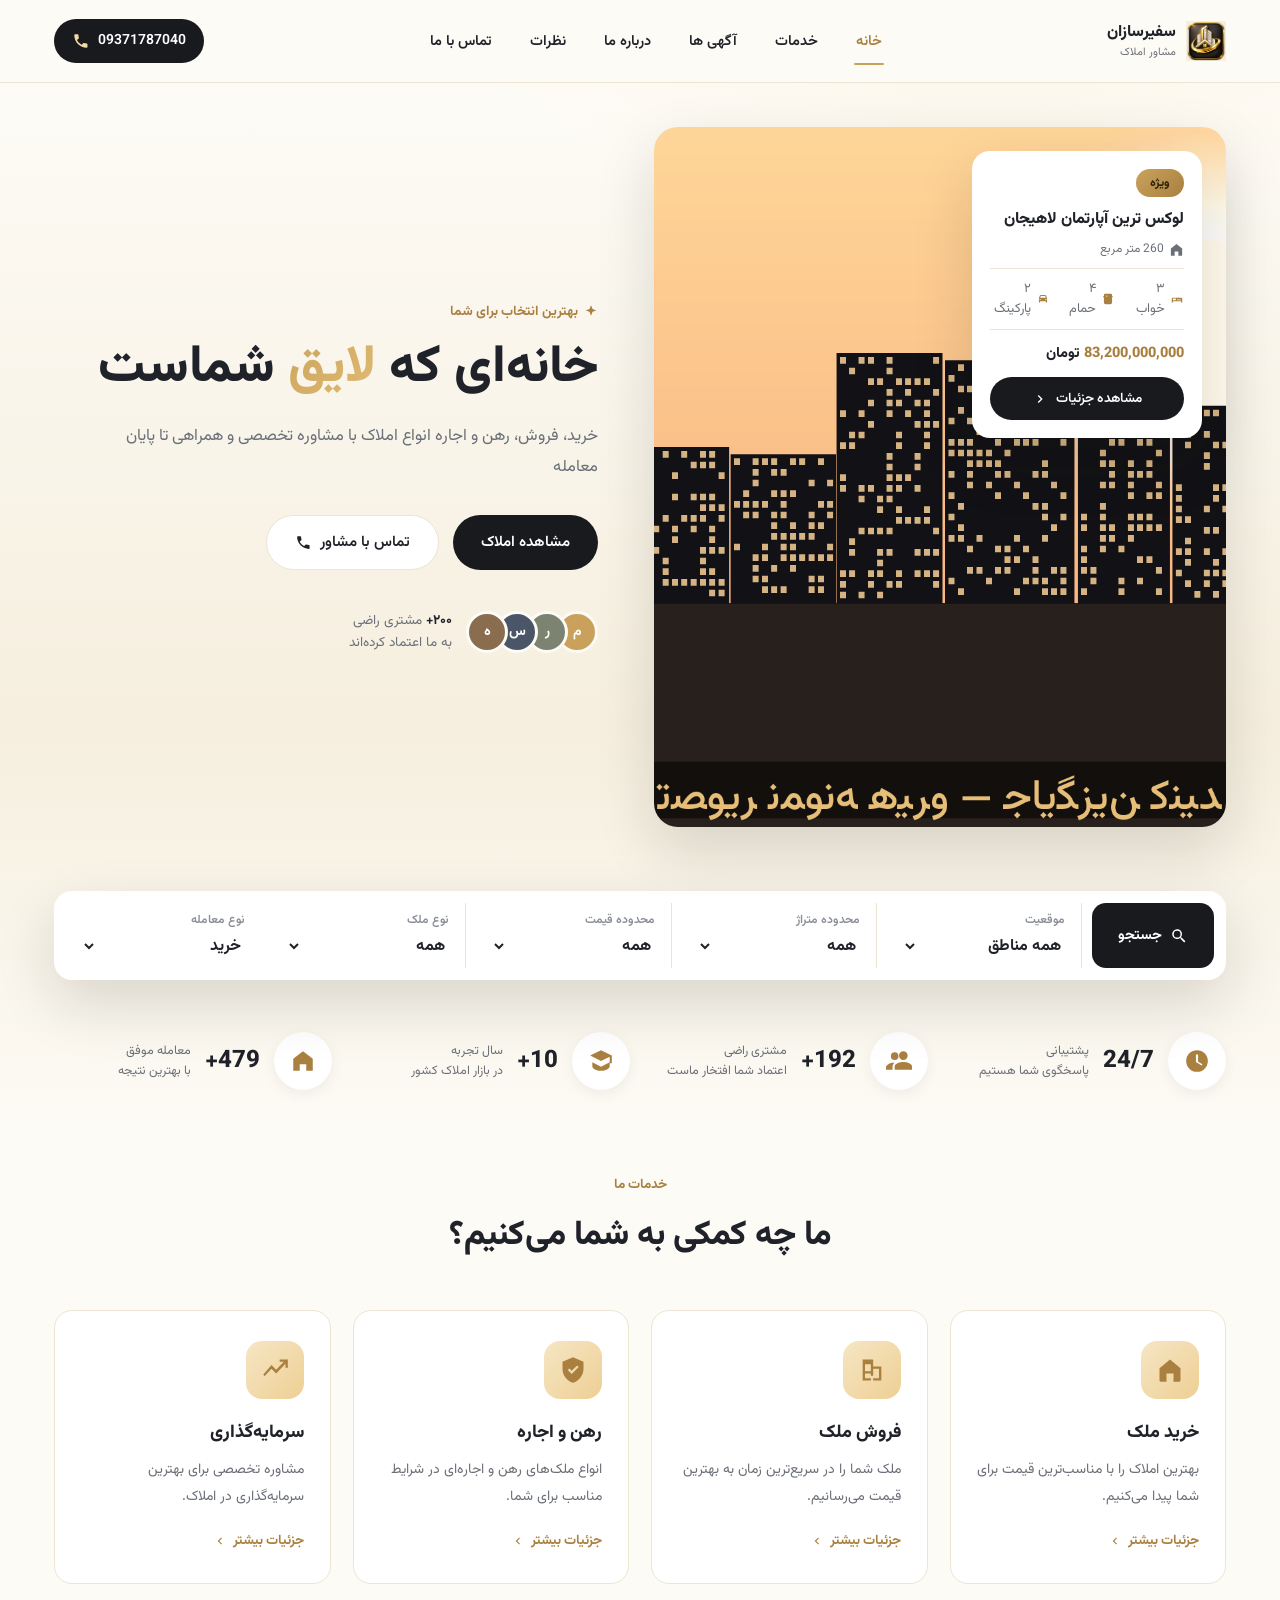
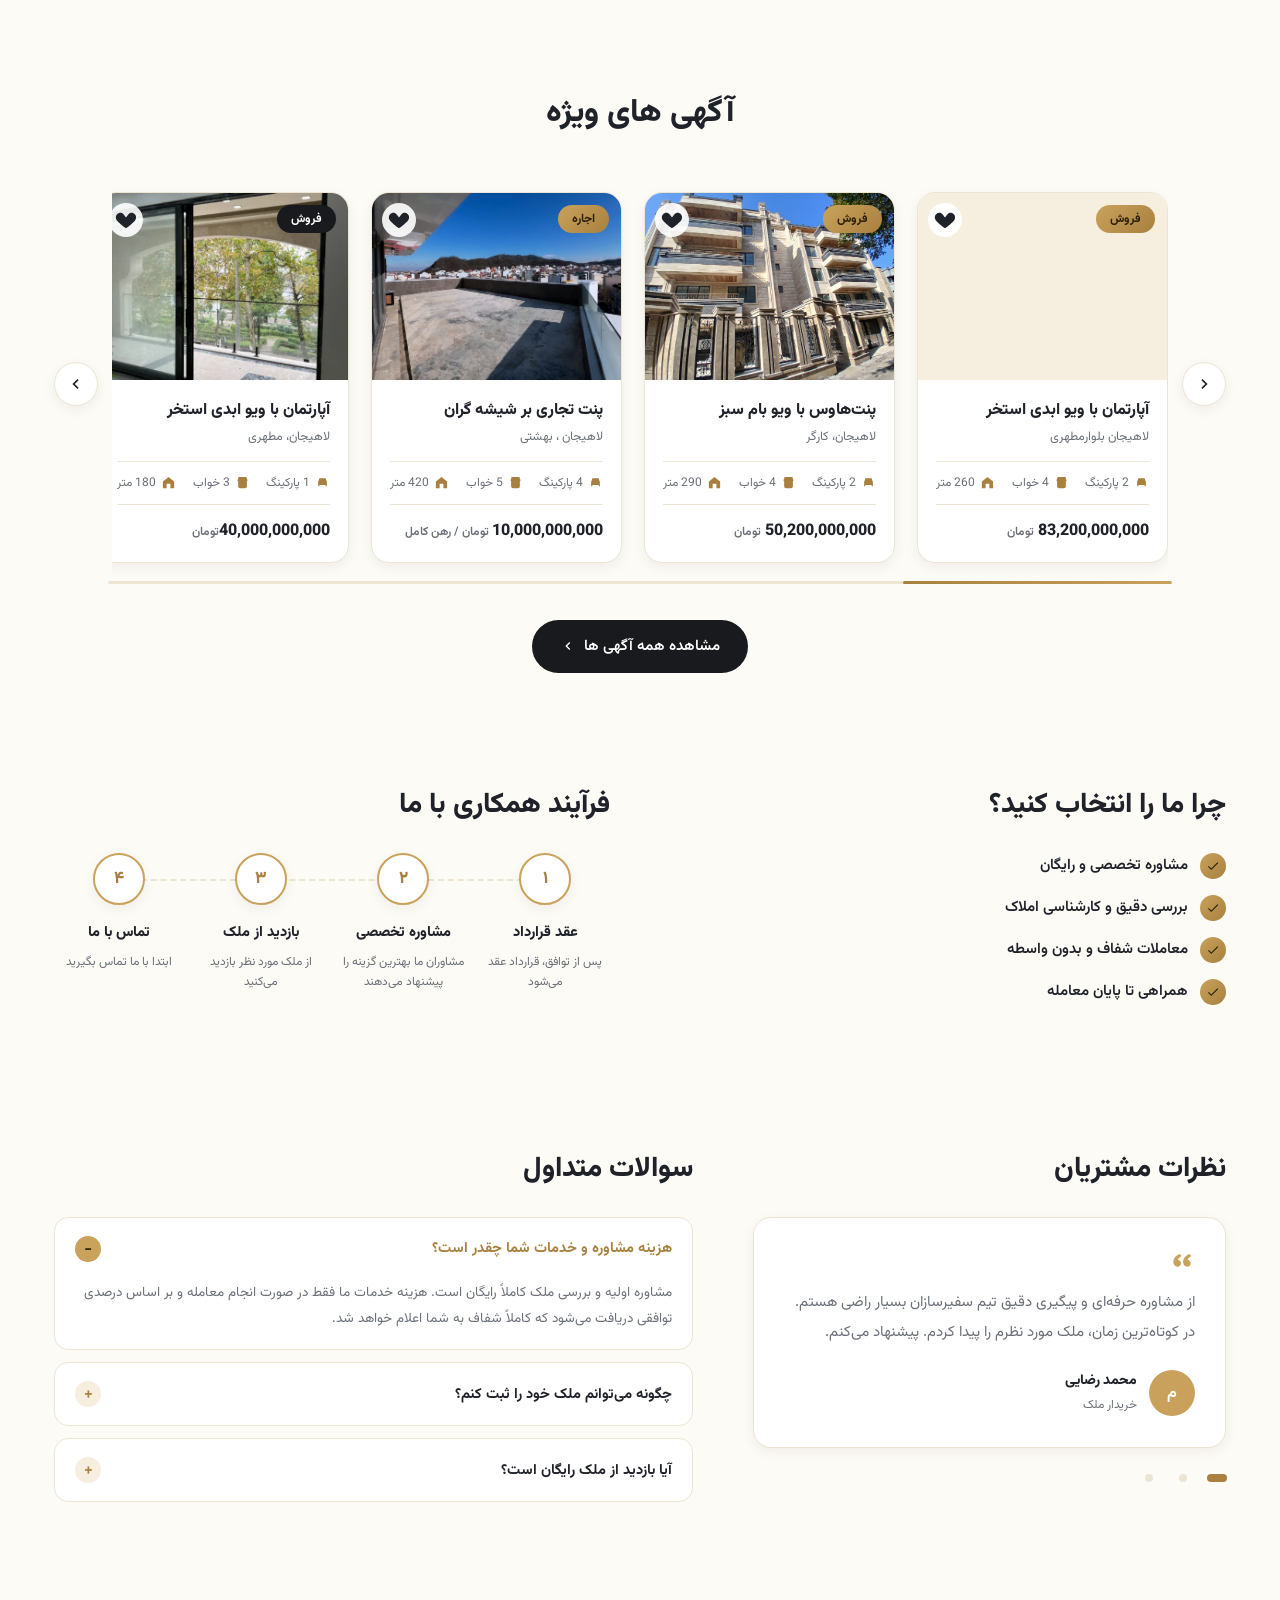
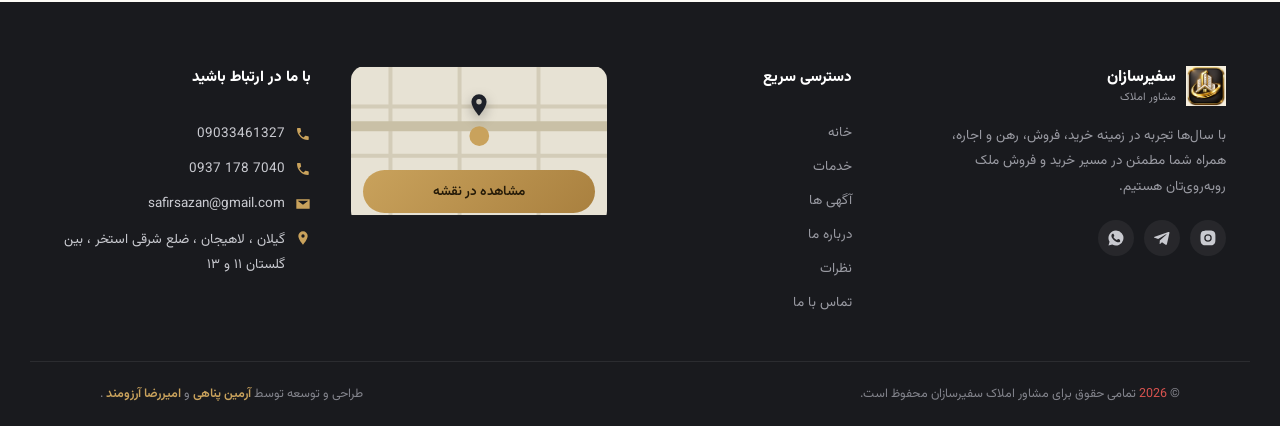
==== commit 936a0cd8: "Fix some bugs" ====
--- a/index.html
+++ b/index.html
@@ -102,7 +102,7 @@
   <div class="container hero-grid">
 
     <div class="hero-media">
-      <img src="./assets/img/lahijan-department.png" alt="نمای لوکس‌ترین آپارتمان لاهیجان در هنگام طلوع آفتاب" class="hero-img" width="900" height="700">
+      <img src="./assets/img/apartment-sunrise.png" alt="نمای لوکس‌ترین آپارتمان لاهیجان در هنگام طلوع آفتاب" class="hero-img" width="900" height="700">
       <div class="hero-float-card">
         <span class="badge badge-gold">ویژه</span>
         <h3>لوکس ترین آپارتمان لاهیجان</h3>
--- a/css/style.css
+++ b/css/style.css
@@ -457,6 +457,9 @@
   align-items:center;
   gap:14px;
 }
+
+.carousel-arrow > svg { rotate: 180deg; }
+
 .carousel-track{
   display:grid;
   grid-auto-flow:column;
@@ -740,7 +743,13 @@
   transform:translate(-50%,-100%);
   filter:drop-shadow(0 4px 6px rgba(0,0,0,.3));
 }
-.map-btn{ position:absolute; bottom:12px; left:50%; transform:translateX(-50%); width:calc(100% - 24px); }
+.map-btn{
+  position:absolute;
+  bottom:12px;
+  left:12px;
+  /* transform:translateX(-50%); */
+  width:calc(100% - 24px);
+}
 
 .footer-contact{ display:flex; flex-direction:column; gap:14px; font-size:13.5px; }
 .contact-line{ display:flex; align-items:center; gap:10px; color:#c9cad0; transition:color .2s ease; }
@@ -753,7 +762,7 @@
   display:flex;
   align-items:center;
   justify-content:space-between;
-  padding:22px 0;
+  padding:22px 100px;
   font-size:12.5px;
   color:#83848c;
 }
@@ -794,10 +803,11 @@
   .container{ padding:0 20px; }
   .services-grid{ grid-template-columns:repeat(2,1fr); }
   .carousel-track{ grid-auto-columns:calc(50% - 11px); }
-  .footer-grid{ grid-template-columns:1fr 1fr; }
+  .footer-grid{ grid-template-columns:1fr 1fr; padding-bottom: 15px;}
 }
 
 @media (max-width:992px){
+  .hero-media { display: none; }
   .main-nav{ display:none; }
   .hamburger{ display:flex; width:44px; height:44px; }
 
@@ -846,6 +856,12 @@
   .process-steps{ grid-template-columns:repeat(2,1fr); row-gap:32px; column-gap:16px; }
   .process-steps::before{ display:none; }
   .footer-grid{ grid-template-columns:1fr 1fr; }
+  .footer-bottom {
+    flex-direction: column;
+    justify-content: space-between;
+    align-items: center;
+    gap: 0.5rem;
+  }
 }
 
 /* ---------- Large phones / small tablets ---------- */
@@ -869,9 +885,16 @@
   .carousel-arrow{ display:none; }
   .carousel-progress{ margin:0; }
 
-  .footer-grid{ grid-template-columns:1fr; text-align:right; row-gap:32px; }
+  .footer-grid{ grid-template-columns:1fr; text-align:right; row-gap:32px; padding-bottom: 15px; }
   .footer-about p{ max-width:none; }
-  .footer-bottom{ flex-direction:column; gap:8px; text-align:center; padding-bottom:26px; }
+  .footer-bottom{
+    flex-direction:column;
+    gap:8px;
+    text-align:center;
+    padding-right: 0;
+    padding-left: 0;
+    padding-bottom:26px;
+    }
 }
 
 /* ---------- Standard phones ---------- */
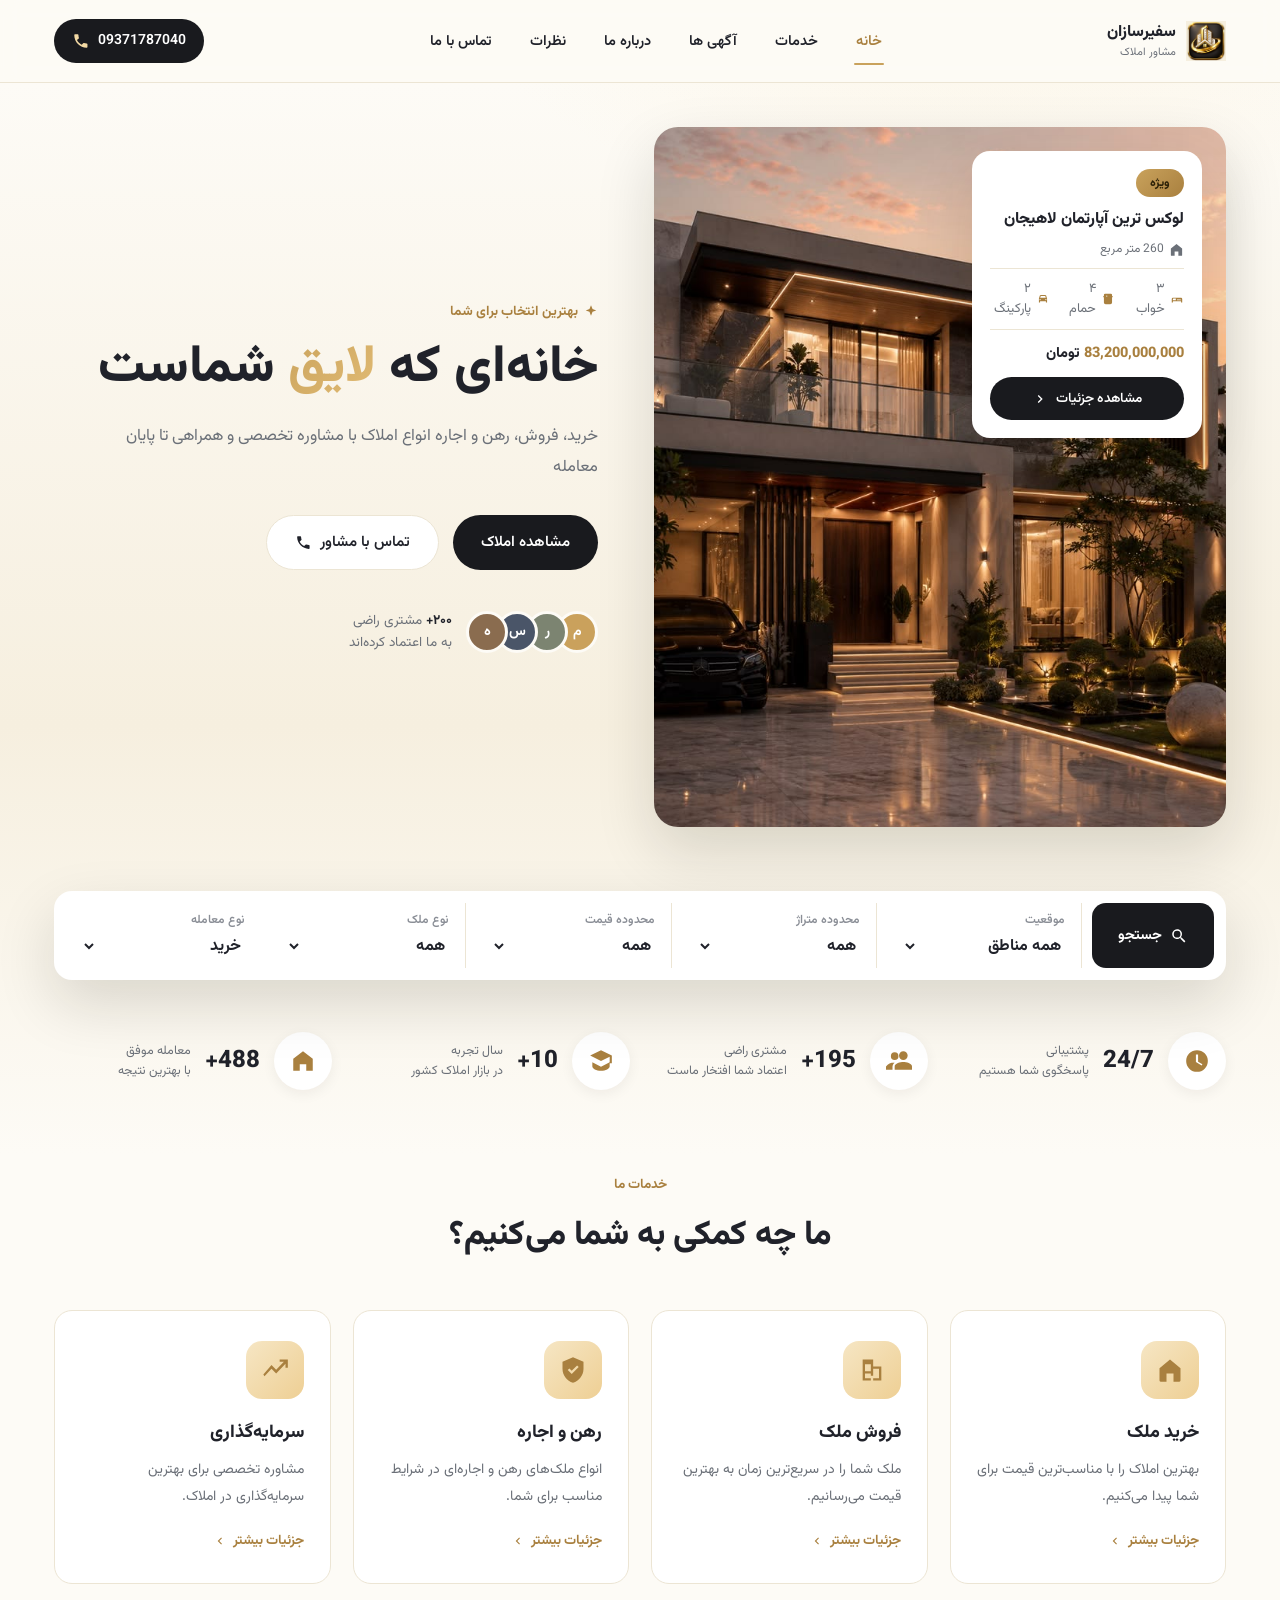
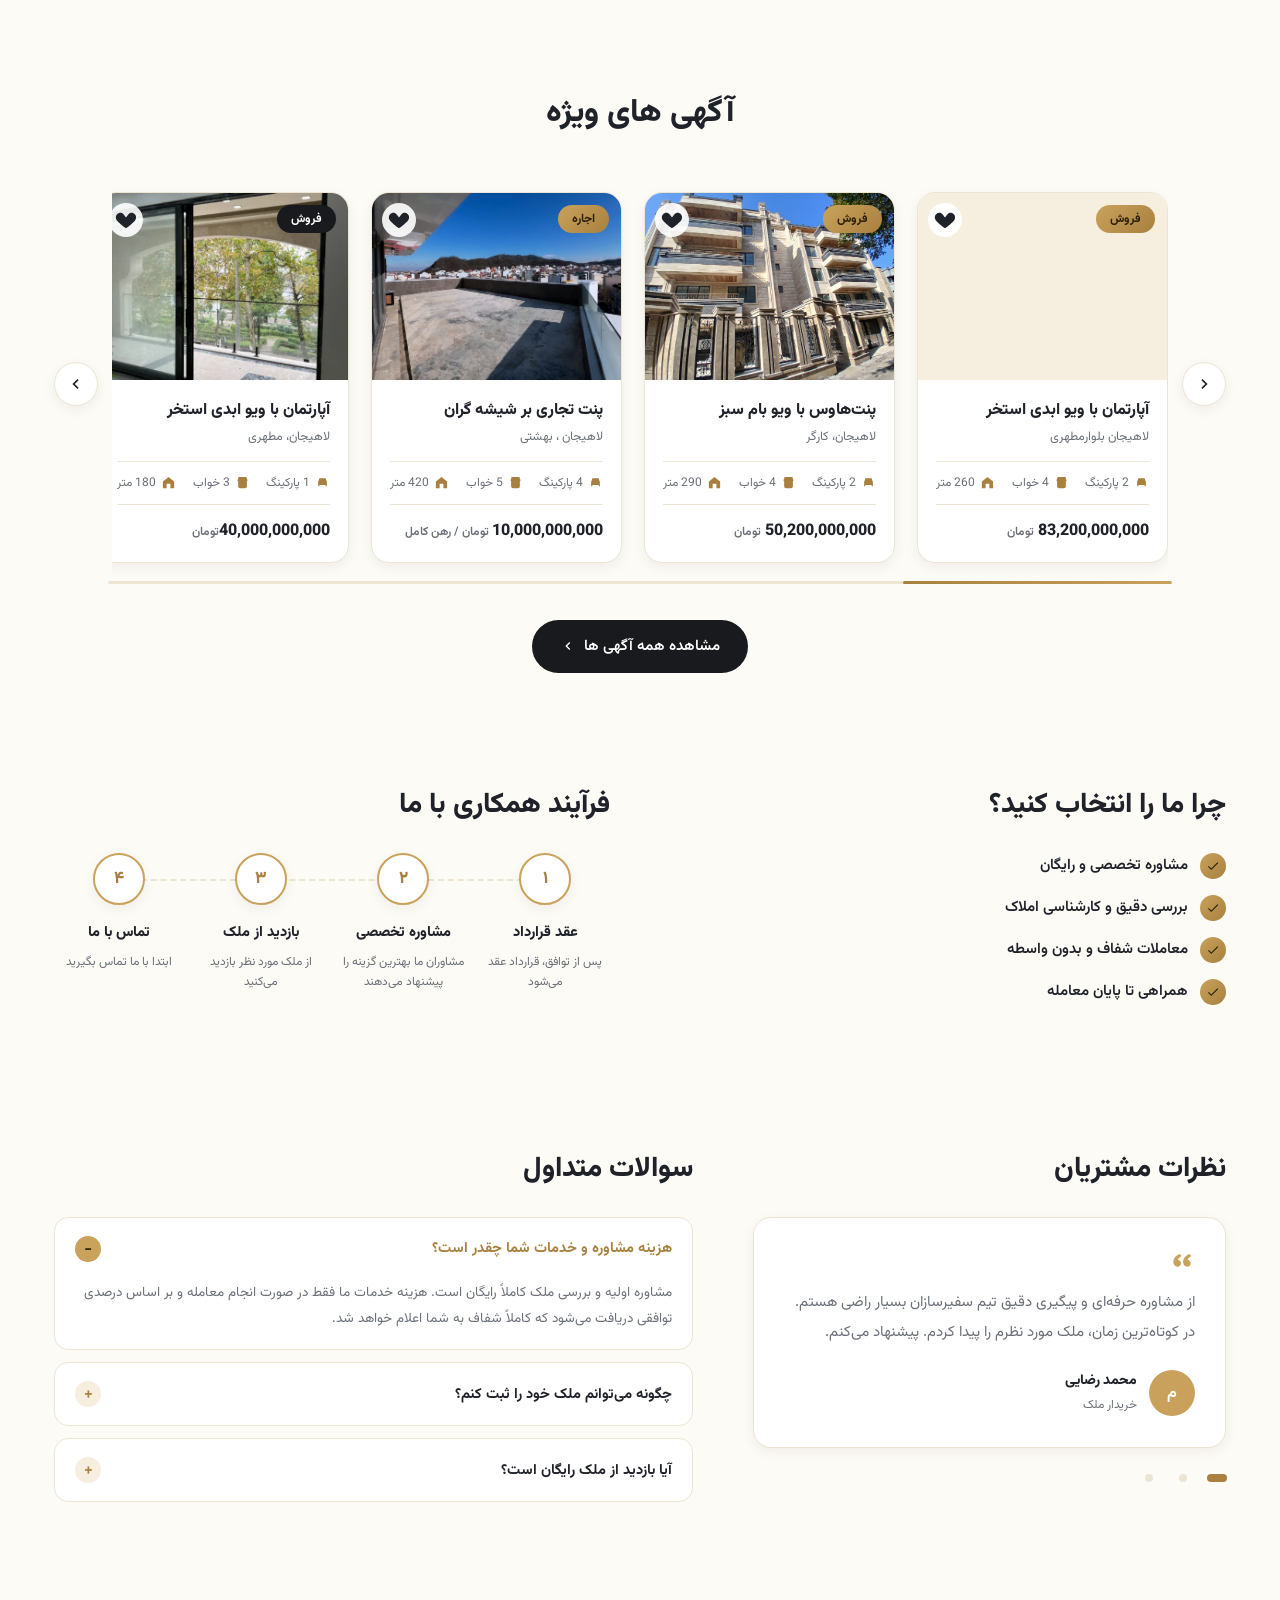
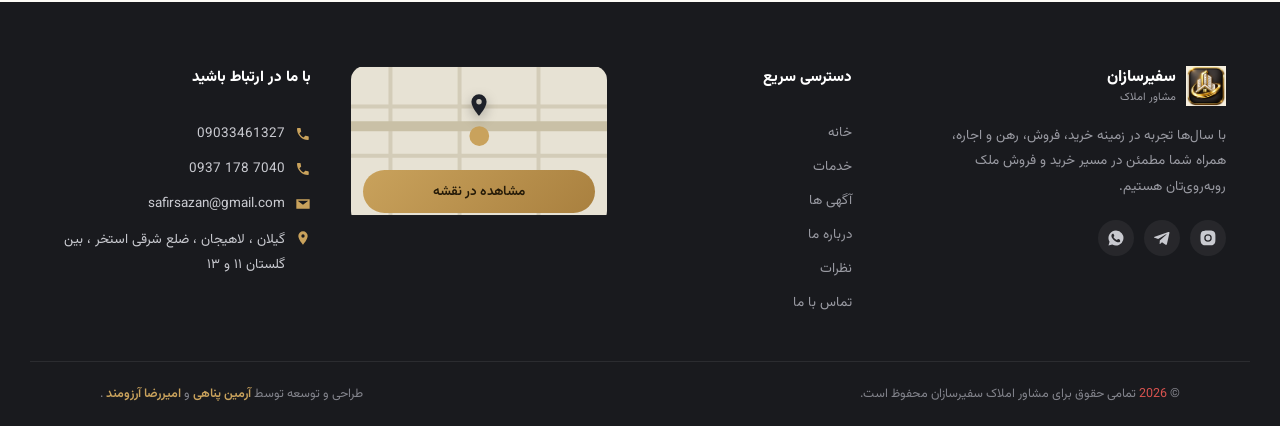
==== commit 9332c992: "Update main image" ====
--- a/index.html
+++ b/index.html
@@ -102,7 +102,7 @@
   <div class="container hero-grid">
 
     <div class="hero-media">
-      <img src="./assets/img/apartment-sunrise.png" alt="نمای لوکس‌ترین آپارتمان لاهیجان در هنگام طلوع آفتاب" class="hero-img" width="900" height="700">
+      <img src="./assets/img/Modern Villa.jfif" alt="نمای لوکس‌ترین آپارتمان لاهیجان در هنگام طلوع آفتاب" class="hero-img" width="900" height="700">
       <div class="hero-float-card">
         <span class="badge badge-gold">ویژه</span>
         <h3>لوکس ترین آپارتمان لاهیجان</h3>
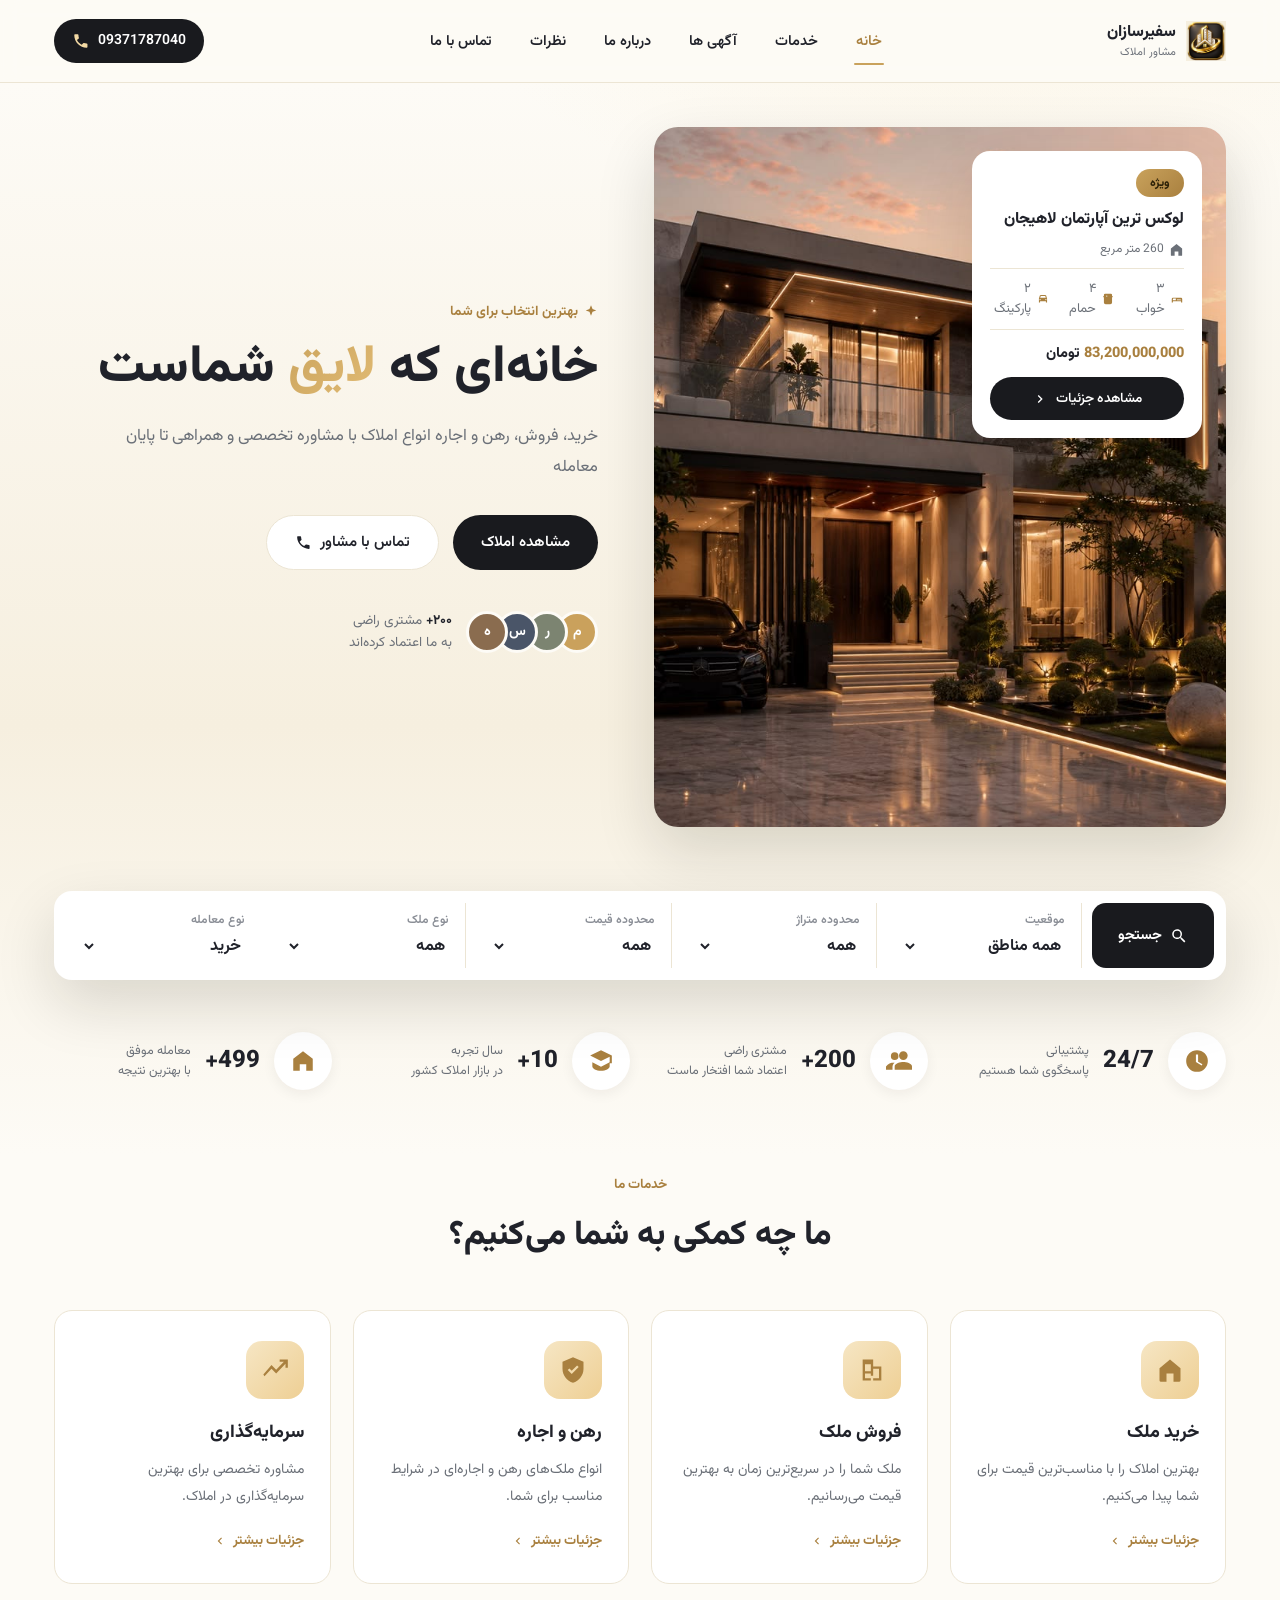
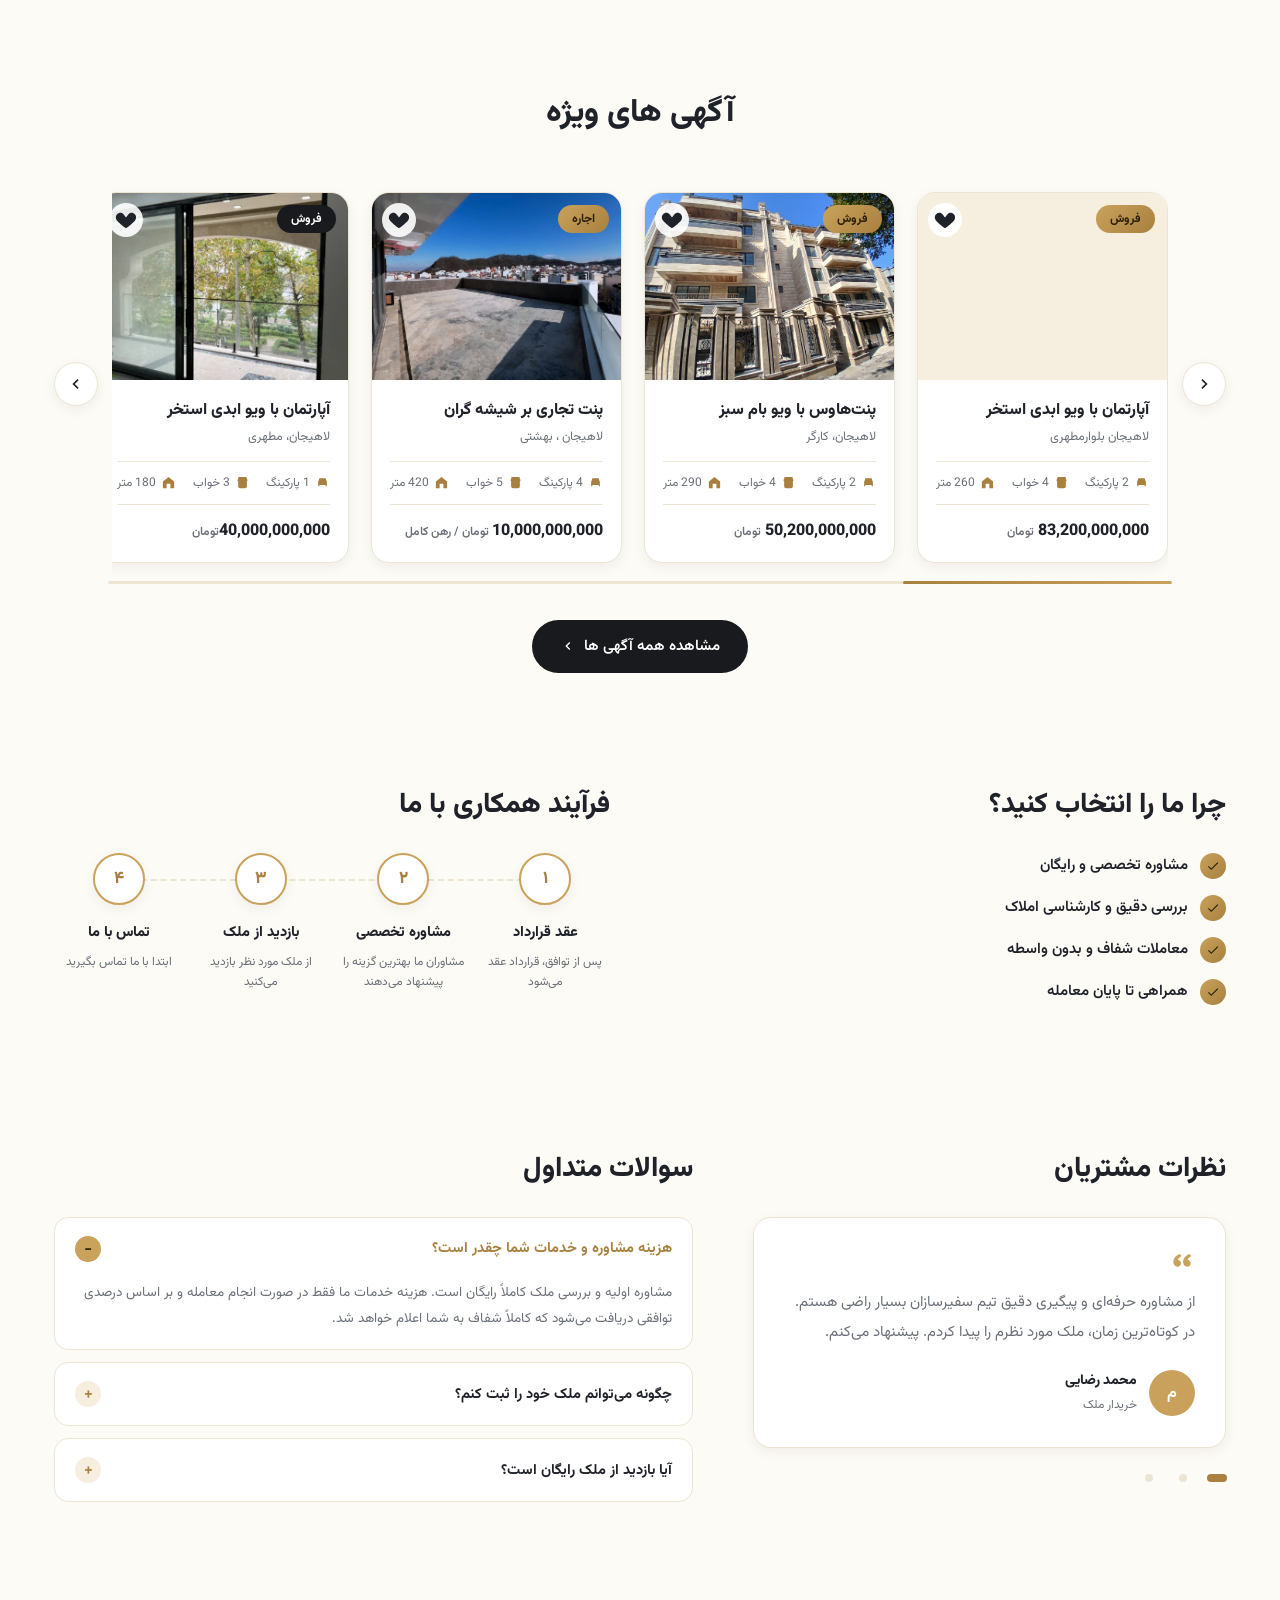
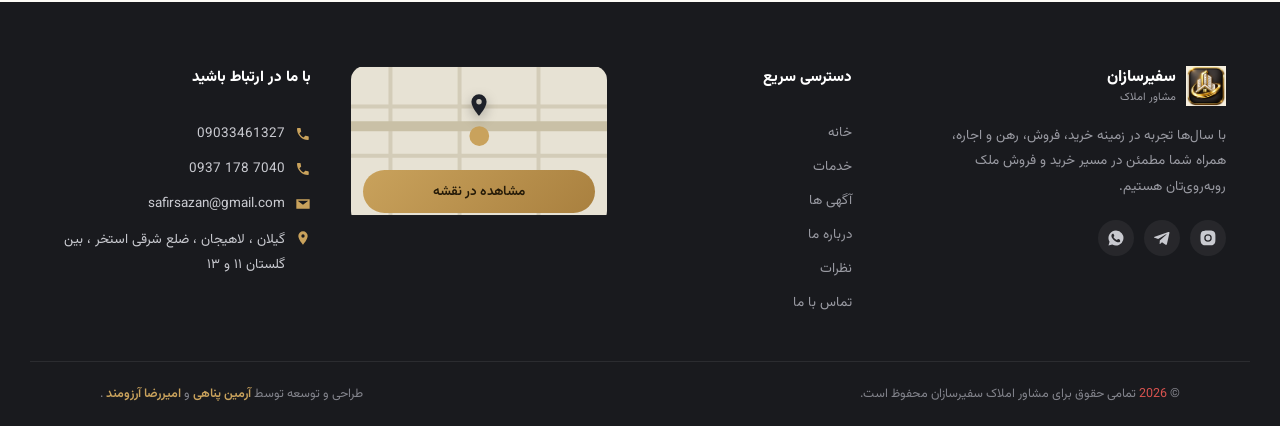
==== commit 3e39ed70: "Add SEO codes" ====
--- a/index.html
+++ b/index.html
@@ -54,6 +54,37 @@
   "priceRange": "$$$"
 }
 </script>
+
+<script type="application/ld+json">
+    {
+    "@context": "https://schema.org",
+    "@type": "Person",
+    "@id": "https://arminpanahi.ir/#person",
+    "name": "َArmin Panahi",
+    "alternateName": "آرمین پناهی",
+    "url": "https://arminpanahi.ir/",
+    "jobTitle": "Front-End Developer",
+    "sameAs": [
+        "https://github.com/armin-panahi",
+        "https://www.linkedin.com/in/armin-panahi/"
+      ]
+    }
+</script>
+<script type="application/ld+json">
+  {
+  "@context": "https://schema.org",
+  "@type": "WebSite",
+  "name": "safirsazan",
+  "url": "https://safirsazan.ir/",
+  "creator": {
+      "@type": "Person",
+      "@id": "https://arminpanahi.ir/#person",
+      "name": "Armin Panahi",
+      "url": "https://arminpanahi.ir/"
+    }
+  }
+</script>
+
 </head>
 <body>
 
--- a/css/style.css
+++ b/css/style.css
@@ -807,7 +807,7 @@
 }
 
 @media (max-width:992px){
-  .hero-media { display: none; }
+  .hero-media , .hero-media > * { display: none; }
   .main-nav{ display:none; }
   .hamburger{ display:flex; width:44px; height:44px; }
 
